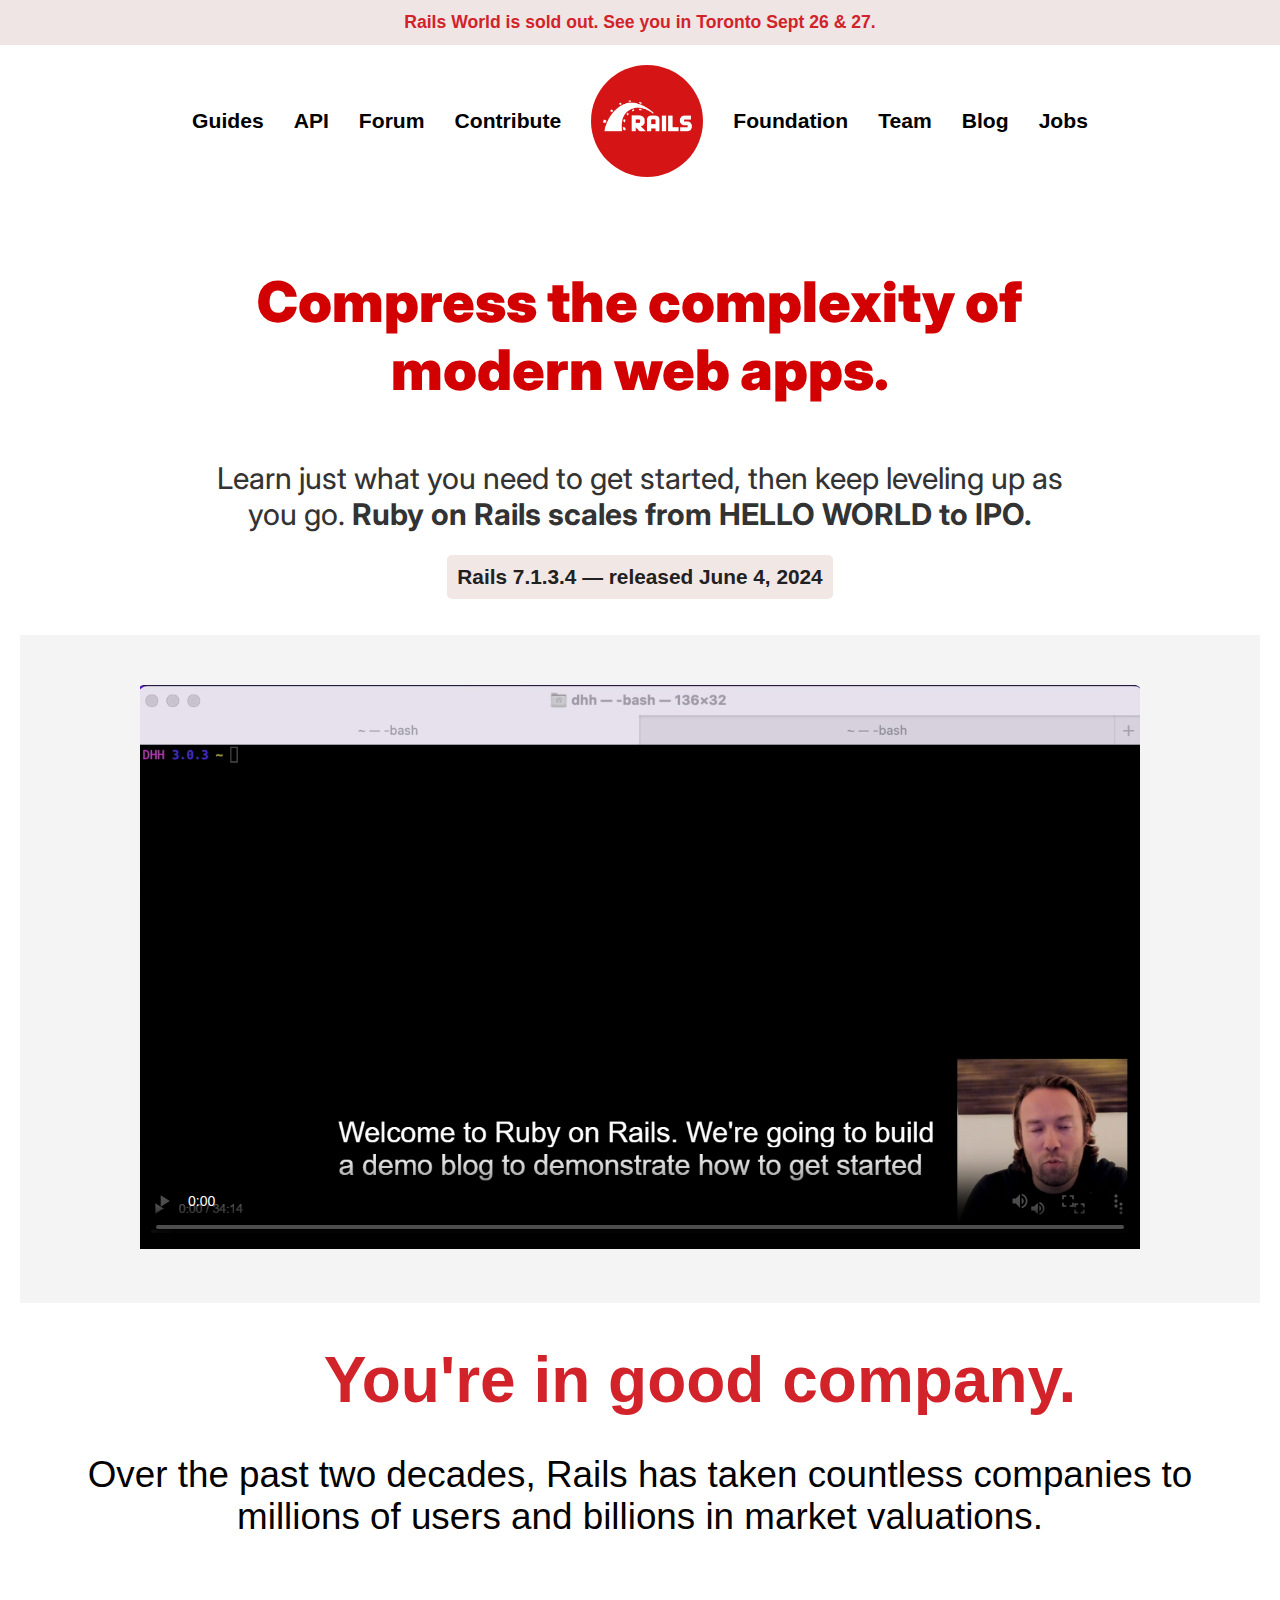
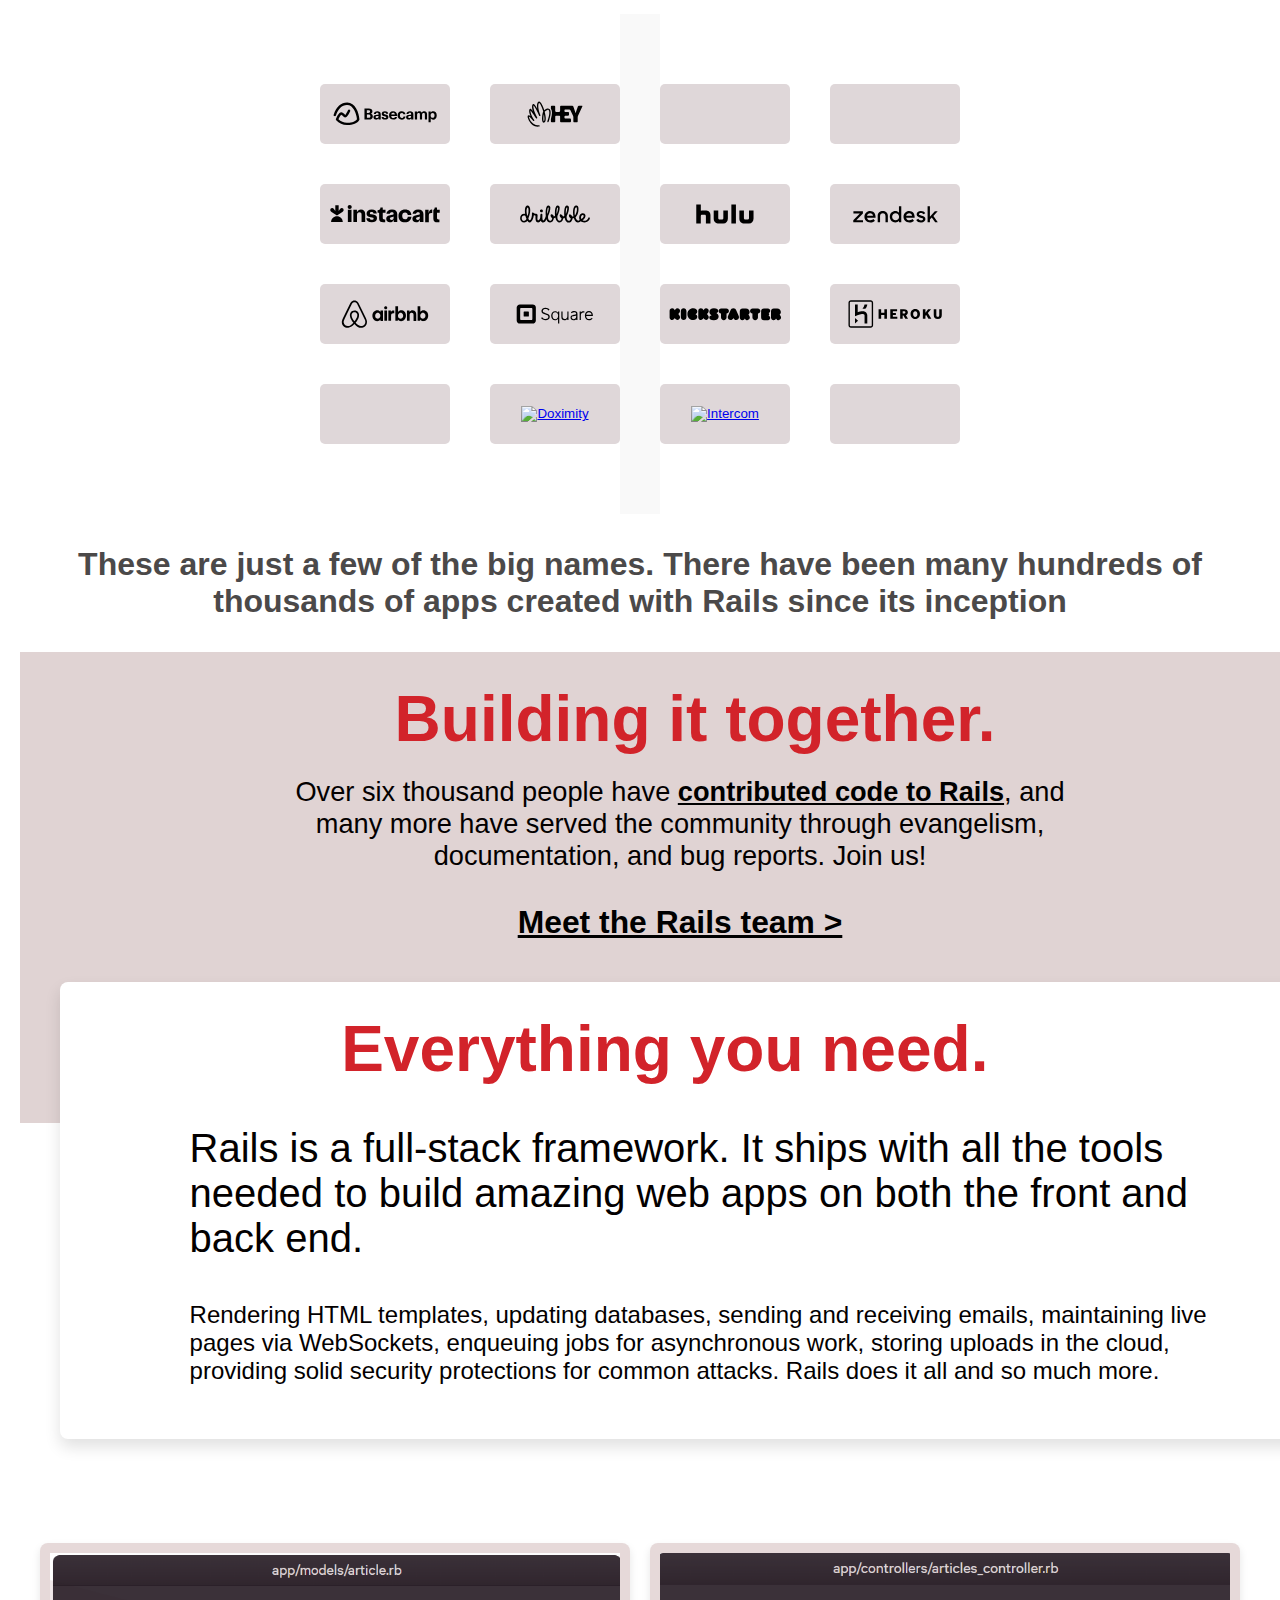
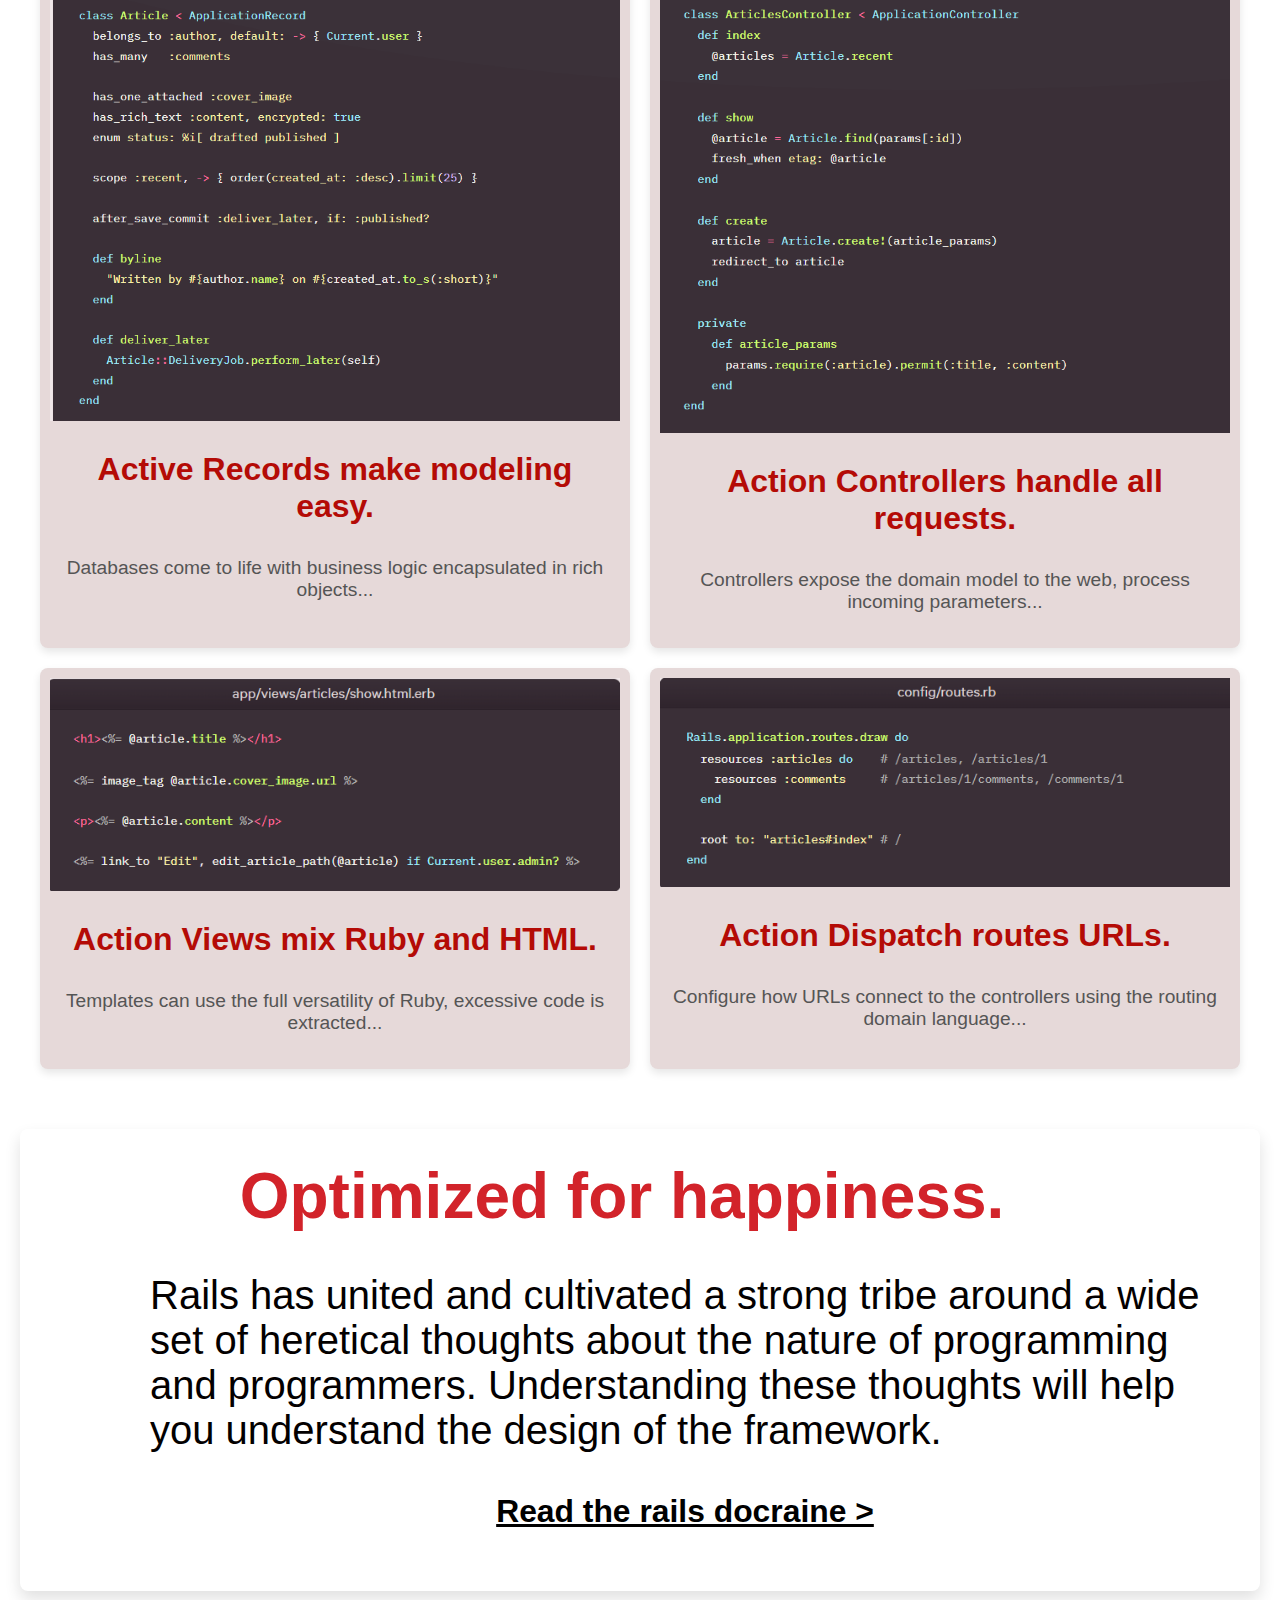
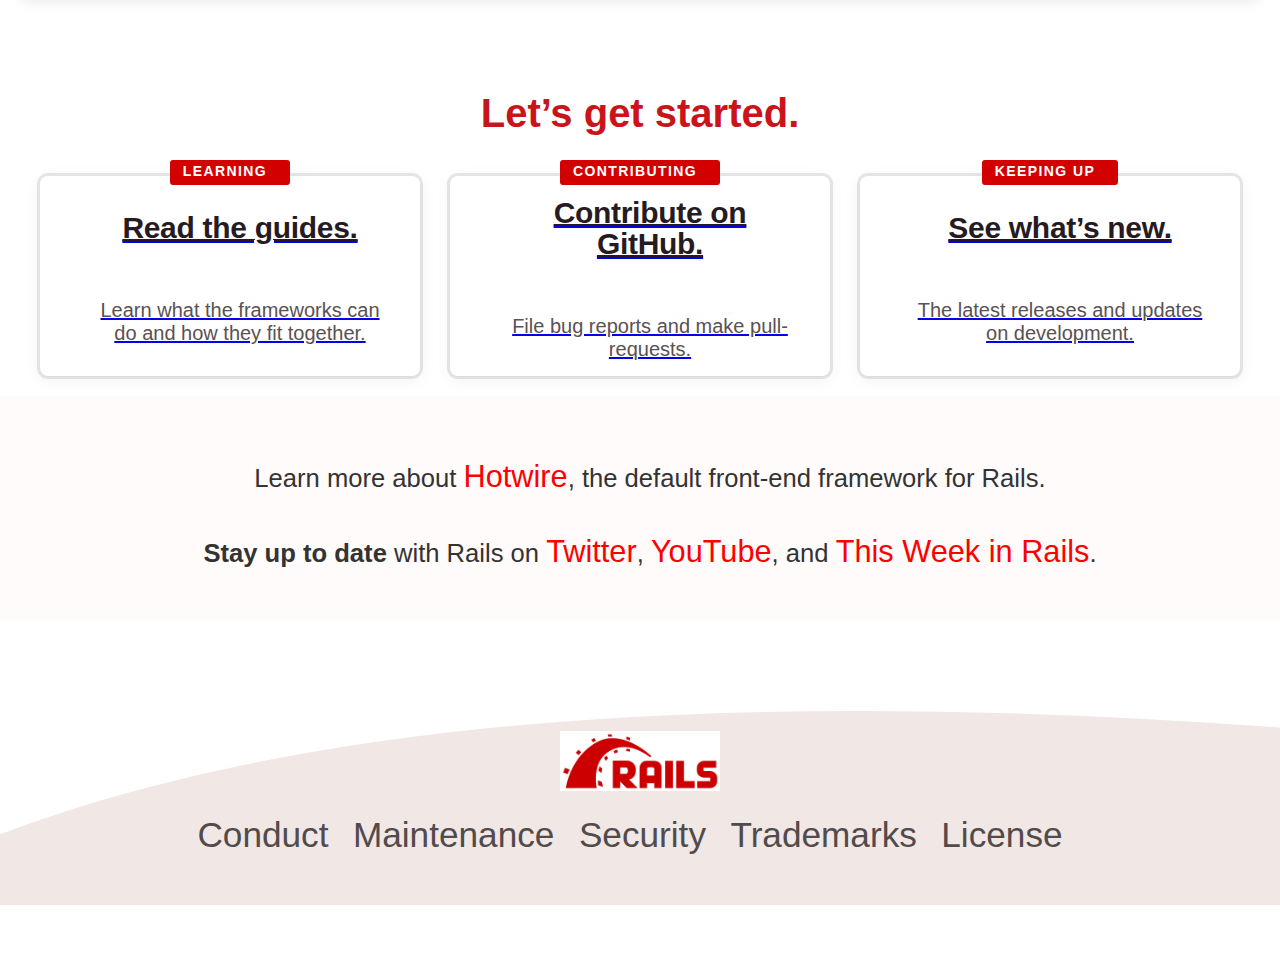
==== index.html @ a470e36d "updated white box" ====
<!DOCTYPE html>
<html lang="en">

<head>
  <meta charset="UTF-8">
  <meta name="viewport" content="width=device-width, initial-scale=1.0">
  <title>Ruby on Rails</title>
  <link rel="stylesheet" href="css/style.css">
  <link rel="icon" type="image/png" href="images/pngegg.png">
</head>

<body>
  <div class="pageWrapper">
  <div class="top-banner">
    <p style="margin: auto;width: 50rem;">Rails World is sold out. See you in Toronto Sept 26 & 27.</p>
  </div>
  <header>

    <!--<div class="top-banner">Rails World is sold out. See you in Toronto Sept 26 & 27.</div>-->
    <nav class="navbar">
      <ul>
        <li><a href="#">Guides</a></li>
        <li><a href="/api.html">API</a></li>
        <li><a href="#">Forum</a></li>
        <li><a href="#">Contribute</a></li>
        <li><a href="#" class="rails_logo"><img src="images/Ruby_on_Rails_logo.png" alt="Rails Logo"
              class="logo_img"></a></li>
        <li><a href="/foundation.html">Foundation</a></li>
        <li><a href="/team.html">Team</a></li>
        <li><a href="/blog.html">Blog</a></li>
        <li><a href="/jobs.html">Jobs</a></li>
      </ul>
    </nav>
  </header>

  <main>
    <!--<h1 style="font-size: 5.2em; text-align: center;">
        Compress the complexity of</h1>
         <h1>modern web apps.</h1>
        <p style="font-size: 3.2em;text-align: center">Learn just what you need to get started, then keep leveling up as you go. <strong>Ruby on Rails scales from HELLO WORLD to IPO.</strong></p>
        <p class="version">Rails 7.1.3.4 — released June 4, 2024</p>-->


    <div class="heading_common1">
      <p class="common-heading"> Compress the complexity of<br> modern web apps.</p>
      <h4 class="common-subheading">Learn just what you need to get started, then keep leveling up as<br> you go.
        <strong>Ruby on Rails scales from HELLO WORLD to IPO.</strong></h4><br>
      <button class="version">Rails 7.1.3.4 — released June 4, 2024</button>
      <br><br><br>
    </div>

    <!-- Video Section -->
    <div class="video-section">
      <video poster="images/video.png" width="1920" height="1080" controls>
        <source src="https://d1snj8sshb5u7m.cloudfront.net/Rails7.mp4" type="video/mp4">
        <track kind="captions" label="English" src="/assets/videos/rails7-screencast-english.vtt" srclang="en"
          default="false">
      </video>
    </div>

    <div class="heading-section">
      <h1 style="font-size: 4.0em; text-align: center; max-width: 100%; width: 1280px; margin-left: 5%;">You're in good
        company.</h1>
      <p class="highlighted-text">Over the past two decades, Rails has taken countless companies to millions of users
        and billions in market valuations.</p>

    </div>

    <center>
      <div class="company-logos">
        <button class="button-large-type1"><a href="https://basecamp.com" target="_blank"><img
              src="images/logo-basecamp.svg" alt="Basecamp"></a></button>
        <button class="button-large-type1"><a href="https://hey.com" target="_blank"><img src="images/logo-hey.svg"
              alt="HEY"></a></button>
        <button class="button-large-type1"><a href="https://github.com"><img src="images/logo-github.svg"
              alt=""></a></button>
        <button class="button-large-type1"><a href="https://shopify.com"><img src="images/logo-shopify.svg"
              alt=""></a></button>
        <button class="button-large-type1"><a href="https://instacart.com" target="_blank"><img
              src="images/logo-instacart (1).svg" alt="Instacart"></a></button>
        <button class="button-large-type1"><a href="https://dribbble.com" target="_blank"><img
              src="images/logo-dribbble.svg" alt="Dribbble"></a></button>
        <button class="button-large-type1"><a href="https://hulu.com" target="_blank"><img src="images/logo-hulu.svg"
              alt="Hulu"></a></button>
        <button class="button-large-type1"><a href="https://zendesk.com" target="_blank"><img
              src="images/logo-zendesk.svg" alt="Zendesk"></a></button>
        <button class="button-large-type1"><a href="https://airbnb.com" target="_blank"><img
              src="images/logo-airbnb.svg" alt="Airbnb"></a></button>
        <button class="button-large-type1"><a href="https://squareup.com" target="_blank"><img
              src="images/logo-square.svg" alt="Square"></a></button>
        <button class="button-large-type1"><a href="https://kickstarter.com" target="_blank"><img
              src="images/logo-kickstarter.svg" alt="Kickstarter"></a></button>
        <button class="button-large-type1"><a href="https://heroku.com" target="_blank"><img
              src="images/logo-heroku.svg" alt="Heroku"></a></button>
        <button class="button-large-type1"><a href=""><img src="images/logo-cookpad.svg" alt=""></a></button>
        <button class="button-large-type1"><a href="https://doximity.com" target="_blank"><img
              src="images/logo-doximity.svg" alt="Doximity"></a></button>
        <button class="button-large-type1"><a href="https://intercom.com" target="_blank"><img
              src="images/logo-intercom.svg" alt="Intercom"></a></button>
        <button class="button-large-type1"><a href=""><img src="images/logo-fleetio.svg" alt=""></a></button>
      </div>
    </center>



    <p
      style="font-size: 2.0em; text-align: center; font-weight: 800; color: rgb(75, 73, 73);">
      These are just a few of the big names.
      <strong>There have been many hundreds of thousands of apps created with Rails since its inception</strong>
    </p>

    <div class="heading-section grey-background">
      <h1 style="font-size: 4.0em;">Building it together.</h1>
      <p style="font-size: 1.7em; margin-bottom: 0; margin-top: 0;">Over six thousand people have <a
          href="https://contributors.rubyonrails.org">contributed code to Rails</a>, and </p>
      <p style="margin-top: 0; font-size: 1.7em; margin-bottom: 0;">many more have served the community through
        evangelism,</p>
      <p style="margin-top: 0; font-size: 1.7em; margin-bottom: 0;">documentation, and bug reports. Join us!</p>
      <p style="font-size: 1.99em; font-weight: 800;"> <a href="/community" class="styled-link">Meet the Rails team
          ></a></p>
          <div class="heading-section white-box">
            <h1 style="font-size: 4.0em; text-align: center;">Everything you need.</h1>
            <p style="font-size: 2.5em;"><strong>Rails is a full-stack framework.</strong> It ships with all the tools needed
              to build amazing web apps on both the front and back end.</p>
            <p style="font-size: 1.5em;">Rendering HTML templates, updating databases, sending and receiving emails,
              maintaining live pages via WebSockets, enqueuing jobs for asynchronous work, storing uploads in the cloud,
              providing solid security protections for common attacks. Rails does it all and so much more.</p>
          </div>
    </div>

    <!--<div class="heading-section white-box">
      <h1 style="font-size: 4.0em; text-align: center;">Everything you need.</h1>
      <p style="font-size: 2.5em;"><strong>Rails is a full-stack framework.</strong> It ships with all the tools needed
        to build amazing web apps on both the front and back end.</p>
      <p style="font-size: 1.5em;">Rendering HTML templates, updating databases, sending and receiving emails,
        maintaining live pages via WebSockets, enqueuing jobs for asynchronous work, storing uploads in the cloud,
        providing solid security protections for common attacks. Rails does it all and so much more.</p>
    </div>-->


    <div class="code-section">
      <div class="code-container">
        <div class="code-block">
          <img src="images/ss1.png" alt="Code Snippet 1">
        </div>
        <div class="code-description">
          <h3>Active Records make modeling easy.</h3>
          <p>Databases come to life with business logic encapsulated in rich objects...</p>
        </div>
      </div>
      <div class="code-container">
        <div class="code-block">
          <img src="images/ss2.png" alt="Code Snippet 2">
        </div>
        <div class="code-description">
          <h3>Action Controllers handle all requests.</h3>
          <p>Controllers expose the domain model to the web, process incoming parameters...</p>
        </div>
      </div>
      <div class="code-container">
        <div class="code-block">
          <img src="images/ss3.png" alt="Code Snippet 3">
        </div>
        <div class="code-description">
          <h3>Action Views mix Ruby and HTML.</h3>
          <p>Templates can use the full versatility of Ruby, excessive code is extracted...</p>
        </div>
      </div>
      <div class="code-container">
        <div class="code-block">
          <img src="images/ss4.png" alt="Code Snippet 4">
        </div>
        <div class="code-description">
          <h3>Action Dispatch routes URLs.</h3>
          <p>Configure how URLs connect to the controllers using the routing domain language...</p>
        </div>
      </div>
    </div>



    <div class="heading-section white-box2">
      <h1 style="font-size: 4.0em; text-align: center;">Optimized for happiness.</h1>

      <p style="font-size: 2.5em;">Rails has united and cultivated a strong tribe around a <strong>wide set of heretical
          thoughts</strong> about the nature of programming and programmers. Understanding these thoughts will help you
        understand the design of the framework.</p>
      </p>

      <center>
        <p style="font-size: 1.99em; font-weight: 800;"> <a href="/docraine" class="styled-link">Read the rails docraine
            ></a></p>
      </center>
    </div>

  </main>


  <div class="heading common-padding--bottom-small common-padding--top">
    <div class="container">
      <div class="heading__body">
        <div class="heading__headline common-headline">
          <h1>Let’s get started.</h1>
        </div>
      </div>
    </div>
  </div>

  <div class="cards common-padding--bottom-small">
    <div class="container">
      <div class="cards__container">
        <div class="card">
          <a href="https://guides.rubyonrails.org">
            <div class="card__body">
              <div class="card__label">
                <h6>Learning</h6>
              </div>

              <div class="card__headline">
                <h3>Read the guides.</h3>
              </div>

              <div class="card__content">
                <p>Learn what the frameworks can do and how they fit together.</p>
              </div>
            </div>
          </a>
        </div>

        <div class="card">
          <a href="https://github.com/rails/rails">
            <div class="card__body">
              <div class="card__label">
                <h6>Contributing</h6>
              </div>

              <div class="card__headline">
                <h3>Contribute on GitHub.</h3>
              </div>

              <div class="card__content">
                <p>File bug reports and make pull-requests.</p>
              </div>
            </div>
          </a>
        </div>

        <div class="card">
          <a href="/blog">
            <div class="card__body">
              <div class="card__label">
                <h6>Keeping up</h6>
              </div>

              <div class="card__headline">
                <h3>See what’s new.</h3>
              </div>

              <div class="card__content">
                <p>The latest releases and updates on development.</p>
              </div>
            </div>
          </a>
        </div>
      </div>
    </div>
  </div>

  <div class="text text--align-center common-padding--bottom">
    <div class="container">
      <div class="text__body">
        <div class="text__content common-content common-content--size-large">
          <p>Learn more about <a href="https://hotwired.dev">Hotwire</a>, the default front-end framework for Rails.</p>

          <p><strong>Stay up to date</strong> with Rails on <a href="https://twitter.com/rails"
              class="icon icon--twitter">Twitter</a>, <a href="https://www.youtube.com/@railsofficial"
              class="icon icon--youtube">YouTube</a>, and <a href="https://world.hey.com/this.week.in.rails"
              class="icon icon--world">This Week in Rails</a>.</p>
        </div>
      </div>
    </div>
  </div>




  
</div>
<div class="footer-content">
  <footer>
    <div class="curve-container">
      <!-- SVG path goes here -->
      <svg viewBox="0 0 1440 320">
        <path fill="rgb(241, 231, 229)" fill-opacity="1" d="M0,320L0,240Q500,50,1440,120L1440,320Z"></path>
      </svg>
    </div>
    <div class="logo-container">
      <a href="#"><img src="images/rails.png" alt="" class="footer-logo" /></a>
    </div>
    <ul>
      <li><a href="/conduct">Conduct</a></li>
      <li><a href="/maintenance">Maintenance</a></li>
      <li><a href="/security">Security</a></li>
      <li><a href="/trademarks">Trademarks</a></li>
      <li><a href="https://opensource.org/licenses/MIT">License</a></li>
    </ul>
  </footer>
</div>
</body>

</html>
---- css/style.css ----
@import url('https://fonts.googleapis.com/css2?family=Inter:wght@100..900&display=swap');
@import url('https://fonts.googleapis.com/css2?family=Inter:wght@500&family=Public+Sans&display=swap');
body {
    font-family: "Helvetica Neue", Helvetica, Arial, sans-serif;
    margin: 0;
    padding: 0;
    color: #333;
}

.pageWrapper {
    width: 1280px;
    margin: 0 auto;
}
.top-banner {
    background-color: #efe5e5; /* Dark grey background */
    color: #000; /* Black text */
    text-align: center;
    padding: 12px 0;
    width:1280 ;
    font-size: 1.1em;
    font-weight: 800; /* Bold text */
    transition: color 0.3s; /* Smooth transition for text color on hover */
}

.rails_logo {
    height: 7rem;
    width: 7rem;
    background-color: rgb(213, 21, 21);
    border-radius: 50%;
    
    position: relative;
    display: flex;
    justify-content: center;
    align-items: center;
    position: relative;
    overflow: hidden; 
    /*margin-left: 46%;*/
    margin-left: auto;
    margin-right: auto;
    
    
    
 }
    .rails_logo:hover{
      background-color: rgb(20, 18, 25);
    }
    .logo_img{
        height: 80%;
        width: 82%;
        object-fit: contain;
        margin-bottom: 9px;
    }

    .heading_common1 {
        /* text-align: center;  Centers text inside the div */
         padding: 0; /* Add padding for spacing */
         margin-top: 0vmin; 
         margin-bottom: 8px;
         margin-left:center;
         margin: auto;
         width: 60rem;
       }
       .common-heading{
         color: rgb(213, 21, 21);
        
         font-family: "Inter", sans-serif;
         font-optical-sizing: auto;
         font-weight: 900;
         font-style: normal;
         font-variation-settings:
           "slnt" 0;
           font-size: 3.5em;
           /*margin-bottom: 5px;
           margin-top: 5px;*/
           text-align: center;
           color: #D30001;
         
        
     }
     .common-subheading{
         font-family: "Inter", sans-serif;
         font-optical-sizing: auto;
         font-weight: 438;
         font-style: normal;
         font-variation-settings:
           "slnt" 0;
           font-size: 30px;
           margin-top:0;
           margin-bottom: 5px;
         
     }
     
     .layout{
         text-align: center; /* Center-aligns the content horizontally */
         padding: 20px; /* Add padding for spacing */
         margin-top: 0px;
     }
     
.top-banner:hover {
    color: #D2232A; /* Red text color on hover */
}

.navbar {
    background-color: none; /* Remove background color */
    color: #000; /* Dark black text color */
    font-size: 1.1em; /* Increase font size */
    margin-top: 5px; /* Add top margin */
    position: relative; /* Ensure navbar is relative */
    padding: 15px 0; /* Adjust padding */
    text-align: center; /* Center navbar content */
}

.navbar ul {
    list-style-type: none;
    padding: 0;
    margin: 0;
    display: inline-flex; /* Use inline-flex to keep items in line */
    justify-content: center;
    align-items: center; /* Center vertically */
}

.navbar ul li {
    margin: 0 15px;
}

.navbar ul li a {
    color: #000; /* Black text color */
    text-decoration: none;
    font-size: 1.2em; /* Increase font size */
    font-weight: bold; /* Make font bold */
    position: relative; /* Ensure relative positioning for pseudo-element */
    transition: color 0.3s; /* Smooth color transition */
}

.navbar ul li a:hover {
    color: #D2232A; /* Red text color on hover */
    
    
}

.navbar ul li a:hover::after {
    content: ''; /* Add content to pseudo-element */
    position: absolute; /* Position absolutely relative to parent */
    bottom: -5px; /* Adjust positioning */
    left: 50%; /* Center horizontally */
    transform: translateX(-50%); /* Center horizontally */
    width: 100%; /* Full width */
    height: 5px; /* Height of rectangle */
    background-color: #f4f4f4; /* Grey background */
    border-radius: 10px; /* Rounded corners */
}

.logo {
    height: 180px; /* Adjust height as needed */
    width: auto; /* Maintain aspect ratio */
    margin-top: -20px; /* Adjust margin-top to align vertically */
    transition: filter 0.3s; /* Smooth transition for filter effects */
}

.logo:hover {
    filter: grayscale(100%); /* Convert logo to black and white on hover */
}

main {
    text-align: center;
    padding:20px;
}


h1 {
    font-size: 5.2em;
    font-weight: 800; /* Increase font weight for extra bold */
    text-align: center;
    max-width: 80%; /* Limit width to 80% of the viewport width */
    word-wrap: break-word; /* Wrap text onto multiple lines */
    color: #d7040b;
    margin-left: 290px; 
    margin-right: 260px; /* Adjust left and right margins */
    margin-top: 0; /* Reset top margin */
}

p {
    margin-left: 0px; 
    margin-right: 0px;
}


.version {
    color: #222121;
    font-family: "Helvetica Neue", Helvetica, Arial, sans-serif;
    font-weight: 600;
    font-size: 1.3em; /* Increase font size */
    background-color: rgb(241, 231, 229) ; /* Grey background */
    display: inline-block; /* Ensure block-like behavior */
    padding: 10px 10px; /* Padding for better readability */
    transition: background-color 0.3s; /* Smooth transition for background color */
    border-radius: 5px;
    border: none;
}

.version:hover {
    background-color: #ccc; /* Darker grey background on hover */
    color: #D2232A; /* Red text color on hover */
}

.video-section {
    background-color: #f4f4f4;
    padding: 50px 0;
    text-align: center; /* Center video horizontally */
}


video {
    width: 100%; /* Make the video fill its container */
    height: auto; /* Maintain aspect ratio */
    max-width: 1000px; /* Limit maximum width of the video */
}

.heading-section {
    padding: 40px 20px;
    text-align: center;
    max-width: 1600px;
    margin: 0 auto;
    position: relative;
    
}

.heading-section h1 {
    font-size: 2.5em;
    margin-bottom: 20px;
    color: #D2232A; /* Red color for headings */
}

.heading-section p {
    font-size: 2.3em;
    color: #030000;
    font-weight: 300;
    font-family: Arial, Helvetica, sans-serif;
    font-weight: 300;
}

.heading-section p a {
    color: #000; /* Dark black color */
    font-weight: bold; /* Bold font */
    text-decoration: underline; /* Add underline */
    transition: color 0.3s; /* Smooth transition for hover effect */
}

.heading-section p a:hover {
    color: #D2232A; /* Red color on hover */
}

.styled-link {
    color: #000; /* Dark black color */
    font-weight: 800; /* Bold font */
    text-decoration: underline; /* Add underline */
    transition: color 0.3s; /* Smooth transition for hover effect */
}

.styled-link:hover {
    color: #D2232A; /* Red color on hover */
}

.grey-background {
    background-color: #e0d3d3;
    padding-top: 30px;
    padding-bottom: 150px;
    width: 1280px;
    display: grid;
    place-items: center;
    /* text-align: center; */
    margin-bottom:400px;
}

.white-box {
    background-color: #fff;
    box-shadow: 0 8px 16px rgba(0, 0, 0, 0.121); /* Grey shadow effect */
    padding: 30px; /* General padding for top, bottom, left, right */
    border-radius: 8px;
   /* width: 1180px; /* Increase max-width for a more rectangular shape */
   /* margin: -100px auto 60px auto; /* Top, auto (left/right to center), and bottom margin */
    text-align: left;
    z-index: 1;
    position: absolute;
    left: 3%; /* Center horizontally */
    /*transform: translateX(-50%); /* Adjust for horizontal centering */
    top: 70%; /* Position in the middle of the parent */
   /* transform: translate(-50%, -50%); /* Center vertically and horizontally */
    width: 90%;
   
    
    
}

.white-box h1,
.white-box p {
    margin-left: 100px;
    margin-right: 50px;
}

.image-container {
    display: flex;
    justify-content: center;
}

.image-wrapper {
    margin: 10px; /* Adjust spacing between images */
    background-color: #f4f4f4; /* Grey background color */
    padding: 10px; /* Padding inside each wrapper */
    box-shadow: 0 4px 8px rgba(0, 0, 0, 0.1); /* Shadow effect */
}

.image-wrapper img {
    width: 100%; /* Ensure image fills its container */
    height: auto; /* Maintain aspect ratio */
}

.image-wrapper p {
    font-size: 1.2em; /* Adjust font size of the text */
    color: #333; /* Text color */
    margin-top: 10px; /* Add space between image and text */
}

.white-box2 {
    background-color: #fff;
    box-shadow: 0 8px 16px rgba(0, 0, 0, 0.121); /* Grey shadow effect */
    padding: 30px; /* General padding for top, bottom, left, right */
    border-radius: 8px;
    max-width: 1200px; /* Increase max-width for a more rectangular shape */
    margin: 40px auto 60px auto; /* Top and bottom margin adjusted to create space */
    text-align: left;
    position: relative;
    z-index: 1;
}

.white-box2 h1,
.white-box2 p {
    margin-left: 100px;
    margin-right: 10px;
}

.button {
    display: inline-block;
    padding: 10px 20px;
    background-color: #D2232A;
    color: #fff;
    text-decoration: none;
    margin-top: 20px;
}

.company-logos {
    display: flex;
    flex-wrap: wrap;
    justify-content: center;
    gap: 20px;
    padding: 60px 0px;
    background-color: #f9f9f9;
    margin-left: 30%;
    margin-right: 30%;

}

.company-logos img {
    max-width: 150px;
    height: auto;
    transition: transform 0.3s;
}

.company-logos img:hover {
    transform: scale(1.1);
}

.company-logos {
    display: grid;
    grid-template-columns: repeat(4, 1fr); /* Four columns */
    gap: -2000px; /* Gap between grid items */
    justify-items: center; /* Center items horizontally */
    margin-left: 600px;
    margin-right: 600px;
    max-width: 1600px;

}

.button-large-type1{
width: 130px;
height: 60px;
border-radius: 5px;
margin:10px;
background-color:rgb(241, 231, 229) ;
border: none;
justify-content: center;
align-items: center;
overflow: hidden;
padding: 0; /* Ensure no padding */
background-color: hsl(345, 11%, 86%);
display: flex;
flex-wrap: wrap;
gap: 20px;

}
.button-large-type1 img{
width:100%;
height: auto;
object-fit: cover;
display: block;

}
.button-large-type1:hover{
transform: translateY(-2px);
outline: 3px solid red;
background-color: #ffffff;    
}  
.button-container{
margin-left: 50px;
}

.code-section {
    display: grid;
    grid-template-columns: 1fr 1fr; /* Two columns layout */
    gap: 20px; /* Gap between items */
    padding: 20px; /* Padding around the section */
    margin-top: 20px;
    position: relative;
}

/* Ensure code containers are responsive */
.code-container {
    background-color: rgb(230, 217, 217);
    border-radius: 8px;
    box-shadow: 0 4px 8px rgba(0, 0, 0, 0.1);
    overflow: hidden;
}

.code-block {
    background-color: transparent;
    color: #f8f8f8;
    padding: 10px;
    font-family: 'Courier New', Courier, monospace;
    text-align: center;
}

.code-block img {
    max-width: 100%;
    height: auto;
}

.code-description {
    padding: 15px;
}

.code-description h3 {
    color: #b40b06;
    margin-top: 0;
    font-size: 2em;
}

.code-description p {
    color: #555;
    font-size: 1.2em;
}

/* Responsive adjustments */
@media (max-width: 1024px) {
    .code-section {
        grid-template-columns: 1fr 1fr; /* Two columns for tablets and small desktops */
        gap: 15px; /* Reduce gap between items */
    }
}

@media (max-width: 768px) {
    .code-section {
        grid-template-columns: 1fr; /* Single column for mobile devices */
        gap: 15px; /* Reduce gap between items */
        padding: 15px; /* Adjust padding for smaller screens */
    }
}

@media (max-width: 480px) {
    .code-section {
        grid-template-columns: 1fr; /* Single column for very small screens */
        gap: 10px; /* Further reduce gap between items */
        padding: 10px; /* Further adjust padding */
    }
}
/* Ensuring .heading is centered */
.heading {
    text-align: center;
    padding: 40px 20px; /* Add padding as needed */
}

/* Adjusting heading styles */
.heading h1 {
    font-size: 2.5em;
    color: #ca141a;
    margin: 0 auto; /* Center horizontally */
}

/* Ensure that common padding is not conflicting */
.common-padding--bottom-small, .common-padding--top {
    padding-bottom: 20px; /* Adjust as needed */
    padding-top: 20px; /* Adjust as needed */
}

.cards {
    font-size: 0;
    line-height: 0;
    margin: 0 auto;
    position: relative;
    display: flex;
    justify-content: center;
    width: 1280px; /* Fixed width for 1280px */
}

.cards .container {
    display: flex;
    justify-content: center;
}

.cards__container {
    display: grid;
    grid-template-columns: repeat(3, 1fr); /* Fixed 3 columns */
    gap: 30px;
    z-index: 1;
    width: 100%;
    max-width: 1200px; /* Control the layout */
    padding: 0 20px; /* Padding to provide some space on the sides */
}

.cards .card {
    position: relative;
    height: 200px; /* Fixed height for all cards */
    display: flex;
    flex-direction: column;
    justify-content: center;
    align-items: center;
    box-sizing: border-box; /* Include padding and border in the element's total width and height */
}

.cards .card a,
.cards .card__body {
    width: 100%;
    height: 100%;
    display: flex;
    flex-direction: column;
    justify-content: center; /* Center content vertically */
    align-items: center; /* Center content horizontally */
    box-sizing: border-box; /* Include padding and border in the element's total width and height */
}

.cards .card a {
    display: block;
}

.cards .card a:hover .card__label h6 {
    background: #D30001;
}

.cards .card a:hover .card__body {
    box-shadow: 0 3px 15px 2px rgba(38, 27, 35, 0.05), 0 1px 1px rgba(38, 27, 35, 0.02), 0 0 0 3px #D30001;
    transform: translateY(-3px);
}

.cards .card__label {
    position: absolute;
    text-align: center;
    top: -49px;
    width: 100%;
    z-index: 1;
}

.cards .card__label h6 {
    background: #D30001;
    border-radius: 3px;
    color: #FFF;
    display: inline-block;
    font-size: 14px;
    font-weight: 600;
    letter-spacing: 0.1em;
    line-height: 21px;
    padding: 1px 23px 3px 13px;
    position: relative;
    text-transform: uppercase;
    transition: background 0.25s cubic-bezier(0.33, 1, 0.68, 1);
}

.cards .card__label h6:after {
    background: url(../images/icon-card.svg) center center no-repeat;
    content: '';
    filter: brightness(0) invert(1);
    height: 9px;
    position: absolute;
    right: 11px;
    top: 9px;
    width: 6px;
}

.cards .card__body {
    align-items: center;
    background: #FFF;
    border-radius: 8px;
    box-shadow: 0 3px 15px 2px rgba(38, 27, 35, 0.05), 0 1px 1px rgba(38, 27, 35, 0.02), 0 0 0 3px rgba(38, 27, 35, 0.1);
    transition: background 0.25s cubic-bezier(0.33, 1, 0.68, 1), box-shadow 0.25s cubic-bezier(0.33, 1, 0.68, 1), transform 0.25s cubic-bezier(0.33, 1, 0.68, 1);
}

.cards .card__headline,
.cards .card__content {
    margin-left: 50px;
    margin-right: 30px;
    text-align: center;
}

.cards .card__headline {
    padding-bottom: 6px;
    padding-top: 30px;
}

.cards .card__headline h3 {
    clear: both;
    color: #261B23;
    font-size: 30px;
    font-weight: 700;
    letter-spacing: -0.01em;
    line-height: 31px;
    margin-left: auto;
    margin-right: auto;
    text-decoration: underline;
    text-decoration-thickness: 2px;
    transition: color 0.25s cubic-bezier(0.33, 1, 0.68, 1);
}

.cards .card__content {
    padding-bottom: 35px;
}

.cards .card__content p {
    clear: both;
    color: #5A5153;
    font-size: 20px;
    line-height: 23px;
    margin-left: auto;
    margin-right: auto;
    transition: color 0.25s cubic-bezier(0.33, 1, 0.68, 1);
}


/* Base styles */

/* Base styles */
.text {
    background-color: #fffbfb; /* Example background color */
    padding: 30px 0; /* Adjust padding as needed */
}

.text__body {
    display: flex;
    justify-content: center;
    margin-left: 20px; /* Adjust margin as needed */
}

.text__content {
    max-width: 1600px; /* Adjust max-width as needed */
    margin: 0 auto; /* Center align */
    text-align: center; /* Center align text */
}

.text__content p {
    margin-bottom: 15px; /* Adjust spacing between paragraphs */
    font-size: 1.6em; /* Adjust font size */
    line-height: 1.6; /* Adjust line height for better readability */
}

.text__content strong {
    font-weight: bold;
}

.text__content a {
    color: #ff0000; /* Red link color */
    text-decoration: none;
    font-size: 1.2em; /* Keep font size consistent */
    transition: color 0.3s ease, text-decoration 0.3s ease; /* Smooth color and underline transition */
}

.text__content a:hover {
    color: #000000; /* Black color on hover */
    text-decoration: underline; /* Underline on hover */
}



/* Footer styles */
footer {
    position: relative;
    background: url('images/Ruby_on_Rails-Logo.wine.svg') center top no-repeat;
    background-size: cover;
    padding: 100px 0; /* Increase padding to move content down */
  }
  
  .curve-container {
    position: absolute;
    top: 0;
    left: 0;
    width: 100%;
    height: 100%;
    z-index: -1;
  }
  
  .logo-container {
    margin-top: 10px; /* Add margin to move content further down */
  }
  
  ul {
    margin-top: 10px; /* Add margin to move content further down */
  }
  


footer ul {
    list-style-type: none;
    padding: 0;
    margin: 0;
    text-align: center; /* Center align list items */
}

footer ul li {
    display: inline-block;
    margin-right: 20px; /* Adjust spacing between list items */
}

footer ul li a {
    color: #514b4b; /* Default font color */
    font-size: 2.2em; /* Increase font size */
    text-decoration: none;
    transition: color 0.3s ease, text-decoration 0.3s ease; /* Smooth transition for color and underline */
}

footer ul li a:hover {
    color: #000; /* Darker font color on hover */
    text-decoration: underline; /* Underline on hover */
}

.logo-container {
    display: flex;
    justify-content: center; /* Center align items horizontally */
    align-items: center;
    margin-bottom: 20px; /* Adjust margin as needed */
}

.footer-logo {
    height: 60px; /* Adjust logo size */
    transition: filter 0.3s ease; /* Smooth transition for color change */
}

.footer-logo:hover {
    filter: brightness(01); /* Turn the logo black on hover */
}
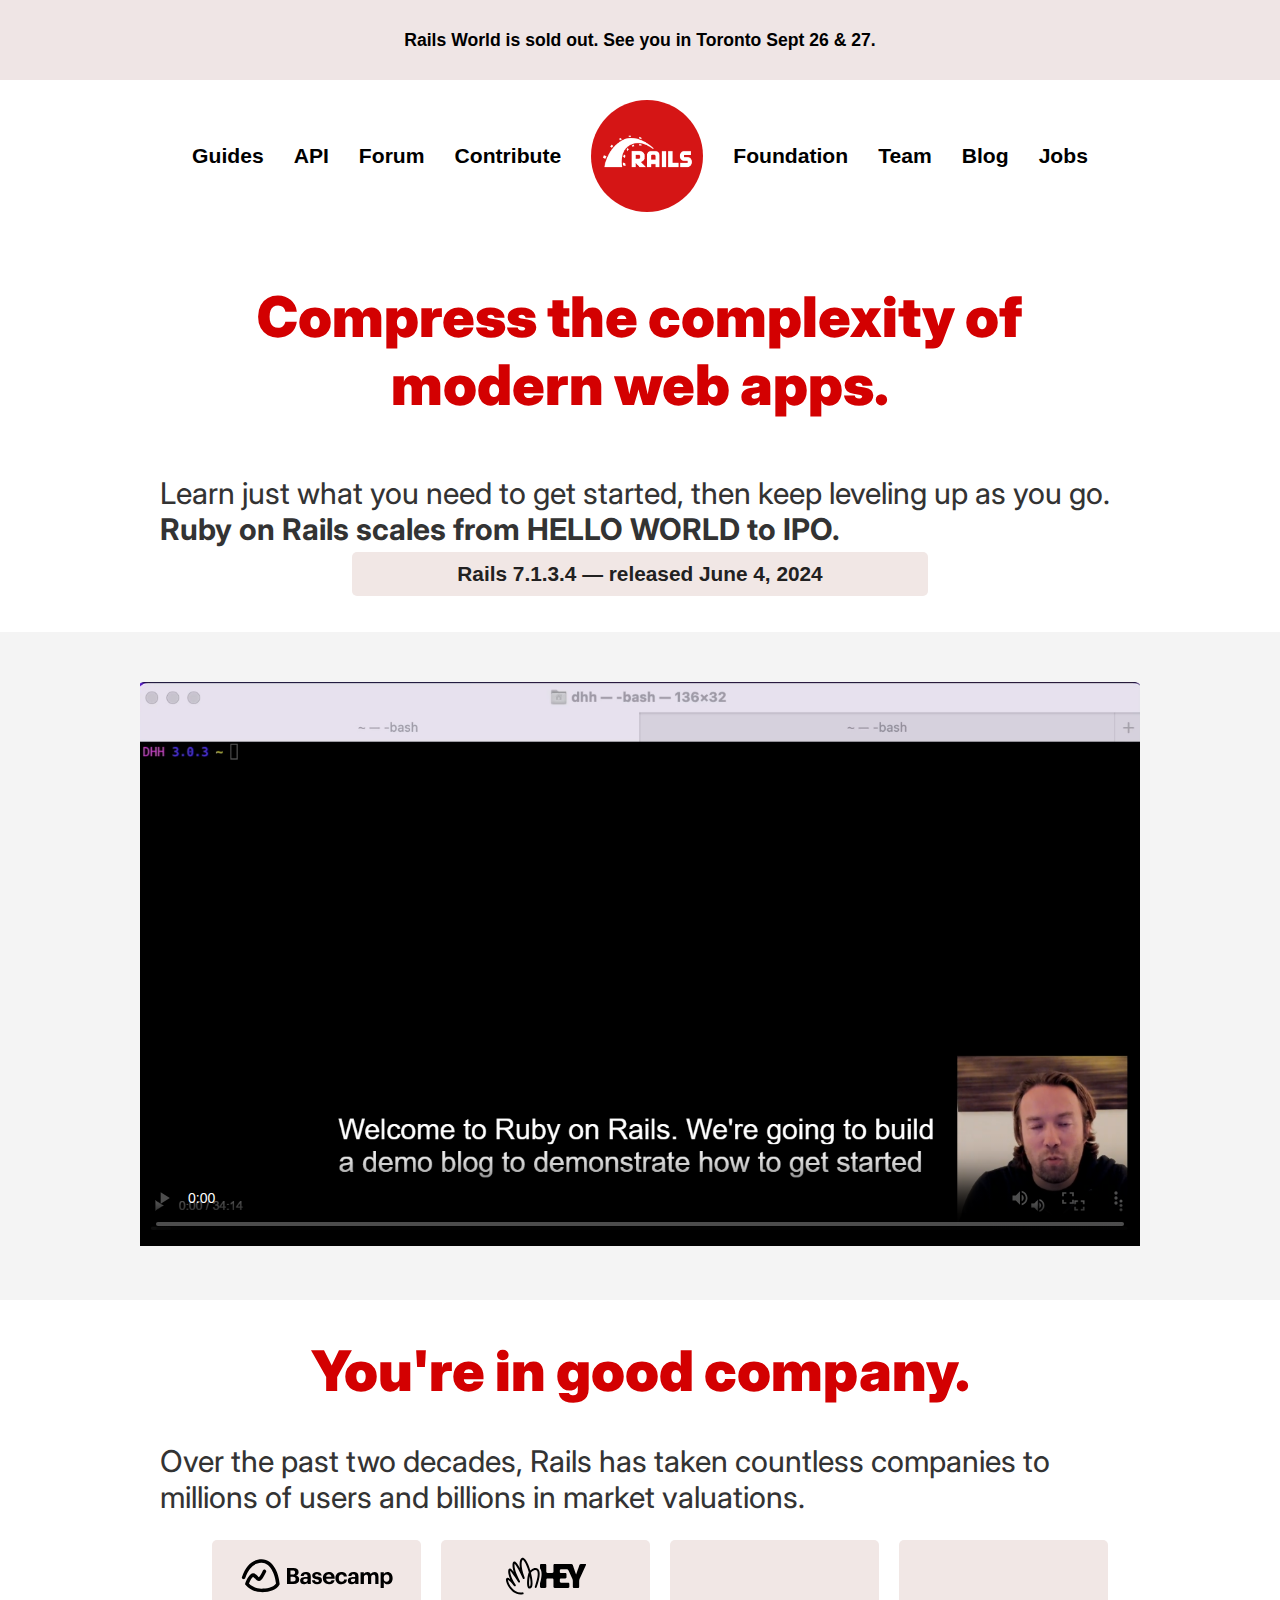
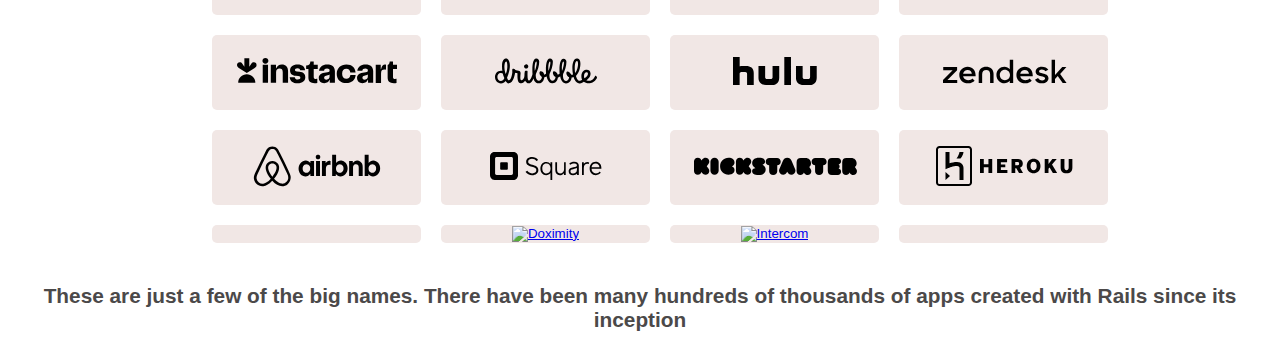
==== commit 4c4d8238: "half responsive done" ====
--- a/index.html
+++ b/index.html
@@ -11,62 +11,65 @@
 
 <body>
   <div class="pageWrapper">
-  <div class="top-banner">
-    <p style="margin: auto;width: 50rem;">Rails World is sold out. See you in Toronto Sept 26 & 27.</p>
-  </div>
-  <header>
-
-    <!--<div class="top-banner">Rails World is sold out. See you in Toronto Sept 26 & 27.</div>-->
-    <nav class="navbar">
-      <ul>
-        <li><a href="#">Guides</a></li>
-        <li><a href="/api.html">API</a></li>
-        <li><a href="#">Forum</a></li>
-        <li><a href="#">Contribute</a></li>
-        <li><a href="#" class="rails_logo"><img src="images/Ruby_on_Rails_logo.png" alt="Rails Logo"
-              class="logo_img"></a></li>
-        <li><a href="/foundation.html">Foundation</a></li>
-        <li><a href="/team.html">Team</a></li>
-        <li><a href="/blog.html">Blog</a></li>
-        <li><a href="/jobs.html">Jobs</a></li>
-      </ul>
-    </nav>
-  </header>
-
-  <main>
-    <!--<h1 style="font-size: 5.2em; text-align: center;">
-        Compress the complexity of</h1>
-         <h1>modern web apps.</h1>
-        <p style="font-size: 3.2em;text-align: center">Learn just what you need to get started, then keep leveling up as you go. <strong>Ruby on Rails scales from HELLO WORLD to IPO.</strong></p>
-        <p class="version">Rails 7.1.3.4 — released June 4, 2024</p>-->
-
-
-    <div class="heading_common1">
-      <p class="common-heading"> Compress the complexity of<br> modern web apps.</p>
-      <h4 class="common-subheading">Learn just what you need to get started, then keep leveling up as<br> you go.
-        <strong>Ruby on Rails scales from HELLO WORLD to IPO.</strong></h4><br>
-      <button class="version">Rails 7.1.3.4 — released June 4, 2024</button>
-      <br><br><br>
+    <div class="top-banner">
+      <p>Rails World is sold out. See you in Toronto Sept 26 & 27.</p>
     </div>
-
-    <!-- Video Section -->
-    <div class="video-section">
-      <video poster="images/video.png" width="1920" height="1080" controls>
-        <source src="https://d1snj8sshb5u7m.cloudfront.net/Rails7.mp4" type="video/mp4">
-        <track kind="captions" label="English" src="/assets/videos/rails7-screencast-english.vtt" srclang="en"
-          default="false">
-      </video>
-    </div>
-
-    <div class="heading-section">
-      <h1 style="font-size: 4.0em; text-align: center; max-width: 100%; width: 1280px; margin-left: 5%;">You're in good
-        company.</h1>
-      <p class="highlighted-text">Over the past two decades, Rails has taken countless companies to millions of users
-        and billions in market valuations.</p>
-
-    </div>
-
-    <center>
+    
+    <header>
+      <nav class="navbar">
+        <ul>
+          <li><a href="#">Guides</a></li>
+          <li><a href="/api.html">API</a></li>
+          <li><a href="#">Forum</a></li>
+          <li><a href="#">Contribute</a></li>
+          <li><a href="#" class="rails_logo"><img src="images/Ruby_on_Rails_logo.png" alt="Rails Logo"
+                class="logo_img"></a></li>
+          <li><a href="/foundation.html">Foundation</a></li>
+          <li><a href="/team.html">Team</a></li>
+          <li><a href="/blog.html">Blog</a></li>
+          <li><a href="/jobs.html">Jobs</a></li>
+        </ul>
+      </nav>
+      <div class="logo-toggle">
+      <button class="toggle-button">&#9776;</button>
+      <a href="#" class="rails_logo"><img src="images/Ruby_on_Rails_logo.png" alt="Rails Logo"
+        class="logo_img"></a>
+        </div>
+      <nav class="navbar2">
+        <ul>
+          <li><a href="#">Guides</a></li>
+          <li><a href="/api.html">API</a></li>
+          <li><a href="#">Forum</a></li>
+          <li><a href="#">Contribute</a></li>
+          <li><a href="/foundation.html">Foundation</a></li>
+          <li><a href="/team.html">Team</a></li>
+          <li><a href="/blog.html">Blog</a></li>
+          <li><a href="/jobs.html">Jobs</a></li>
+        </ul>
+      </nav>
+    </header>
+    <main>
+      <div class="heading_common1">
+        <p class="common-heading"> Compress the complexity of modern web apps.</p>
+        <h4 class="common-subheading">Learn just what you need to get started, then keep leveling up as you go.
+          <strong>Ruby on Rails scales from HELLO WORLD to IPO.</strong></h4>
+        <button class="version">Rails 7.1.3.4 — released June 4, 2024</button>
+        <br><br><br>
+      </div>
+      <div class="video-section">
+        <video poster="images/video.png" width="" height="" controls class="vid1">
+          <source src="https://d1snj8sshb5u7m.cloudfront.net/Rails7.mp4" type="video/mp4">
+          <track kind="captions" label="English" src="/assets/videos/rails7-screencast-english.vtt" srclang="en"
+            default="false">
+        </video>
+      </div>
+      <div class="heading_common1">
+        <h1 class="common-heading">You're in good
+          company.</h1>
+        <p class="common-subheading">Over the past two decades, Rails has taken countless companies to millions of users
+          and billions in market valuations.</p>
+  
+      </div>
       <div class="company-logos">
         <button class="button-large-type1"><a href="https://basecamp.com" target="_blank"><img
               src="images/logo-basecamp.svg" alt="Basecamp"></a></button>
@@ -99,213 +102,25 @@
               src="images/logo-intercom.svg" alt="Intercom"></a></button>
         <button class="button-large-type1"><a href=""><img src="images/logo-fleetio.svg" alt=""></a></button>
       </div>
-    </center>
-
-
-
-    <p
-      style="font-size: 2.0em; text-align: center; font-weight: 800; color: rgb(75, 73, 73);">
+      <p
+      style="font-size: 1.3em; text-align: center; font-weight: 800; color: rgb(75, 73, 73);">
       These are just a few of the big names.
       <strong>There have been many hundreds of thousands of apps created with Rails since its inception</strong>
     </p>
-
-    <div class="heading-section grey-background">
-      <h1 style="font-size: 4.0em;">Building it together.</h1>
-      <p style="font-size: 1.7em; margin-bottom: 0; margin-top: 0;">Over six thousand people have <a
-          href="https://contributors.rubyonrails.org">contributed code to Rails</a>, and </p>
-      <p style="margin-top: 0; font-size: 1.7em; margin-bottom: 0;">many more have served the community through
-        evangelism,</p>
-      <p style="margin-top: 0; font-size: 1.7em; margin-bottom: 0;">documentation, and bug reports. Join us!</p>
-      <p style="font-size: 1.99em; font-weight: 800;"> <a href="/community" class="styled-link">Meet the Rails team
-          ></a></p>
-          <div class="heading-section white-box">
-            <h1 style="font-size: 4.0em; text-align: center;">Everything you need.</h1>
-            <p style="font-size: 2.5em;"><strong>Rails is a full-stack framework.</strong> It ships with all the tools needed
-              to build amazing web apps on both the front and back end.</p>
-            <p style="font-size: 1.5em;">Rendering HTML templates, updating databases, sending and receiving emails,
-              maintaining live pages via WebSockets, enqueuing jobs for asynchronous work, storing uploads in the cloud,
-              providing solid security protections for common attacks. Rails does it all and so much more.</p>
-          </div>
-    </div>
-
-    <!--<div class="heading-section white-box">
-      <h1 style="font-size: 4.0em; text-align: center;">Everything you need.</h1>
-      <p style="font-size: 2.5em;"><strong>Rails is a full-stack framework.</strong> It ships with all the tools needed
-        to build amazing web apps on both the front and back end.</p>
-      <p style="font-size: 1.5em;">Rendering HTML templates, updating databases, sending and receiving emails,
-        maintaining live pages via WebSockets, enqueuing jobs for asynchronous work, storing uploads in the cloud,
-        providing solid security protections for common attacks. Rails does it all and so much more.</p>
-    </div>-->
-
-
-    <div class="code-section">
-      <div class="code-container">
-        <div class="code-block">
-          <img src="images/ss1.png" alt="Code Snippet 1">
-        </div>
-        <div class="code-description">
-          <h3>Active Records make modeling easy.</h3>
-          <p>Databases come to life with business logic encapsulated in rich objects...</p>
-        </div>
-      </div>
-      <div class="code-container">
-        <div class="code-block">
-          <img src="images/ss2.png" alt="Code Snippet 2">
-        </div>
-        <div class="code-description">
-          <h3>Action Controllers handle all requests.</h3>
-          <p>Controllers expose the domain model to the web, process incoming parameters...</p>
-        </div>
-      </div>
-      <div class="code-container">
-        <div class="code-block">
-          <img src="images/ss3.png" alt="Code Snippet 3">
-        </div>
-        <div class="code-description">
-          <h3>Action Views mix Ruby and HTML.</h3>
-          <p>Templates can use the full versatility of Ruby, excessive code is extracted...</p>
-        </div>
-      </div>
-      <div class="code-container">
-        <div class="code-block">
-          <img src="images/ss4.png" alt="Code Snippet 4">
-        </div>
-        <div class="code-description">
-          <h3>Action Dispatch routes URLs.</h3>
-          <p>Configure how URLs connect to the controllers using the routing domain language...</p>
-        </div>
-      </div>
-    </div>
-
-
-
-    <div class="heading-section white-box2">
-      <h1 style="font-size: 4.0em; text-align: center;">Optimized for happiness.</h1>
-
-      <p style="font-size: 2.5em;">Rails has united and cultivated a strong tribe around a <strong>wide set of heretical
-          thoughts</strong> about the nature of programming and programmers. Understanding these thoughts will help you
-        understand the design of the framework.</p>
-      </p>
-
-      <center>
-        <p style="font-size: 1.99em; font-weight: 800;"> <a href="/docraine" class="styled-link">Read the rails docraine
-            ></a></p>
-      </center>
-    </div>
-
-  </main>
-
-
-  <div class="heading common-padding--bottom-small common-padding--top">
-    <div class="container">
-      <div class="heading__body">
-        <div class="heading__headline common-headline">
-          <h1>Let’s get started.</h1>
-        </div>
-      </div>
-    </div>
+    
+    </main>
   </div>
-
-  <div class="cards common-padding--bottom-small">
-    <div class="container">
-      <div class="cards__container">
-        <div class="card">
-          <a href="https://guides.rubyonrails.org">
-            <div class="card__body">
-              <div class="card__label">
-                <h6>Learning</h6>
-              </div>
-
-              <div class="card__headline">
-                <h3>Read the guides.</h3>
-              </div>
-
-              <div class="card__content">
-                <p>Learn what the frameworks can do and how they fit together.</p>
-              </div>
-            </div>
-          </a>
-        </div>
-
-        <div class="card">
-          <a href="https://github.com/rails/rails">
-            <div class="card__body">
-              <div class="card__label">
-                <h6>Contributing</h6>
-              </div>
-
-              <div class="card__headline">
-                <h3>Contribute on GitHub.</h3>
-              </div>
-
-              <div class="card__content">
-                <p>File bug reports and make pull-requests.</p>
-              </div>
-            </div>
-          </a>
-        </div>
-
-        <div class="card">
-          <a href="/blog">
-            <div class="card__body">
-              <div class="card__label">
-                <h6>Keeping up</h6>
-              </div>
-
-              <div class="card__headline">
-                <h3>See what’s new.</h3>
-              </div>
-
-              <div class="card__content">
-                <p>The latest releases and updates on development.</p>
-              </div>
-            </div>
-          </a>
-        </div>
-      </div>
-    </div>
-  </div>
-
-  <div class="text text--align-center common-padding--bottom">
-    <div class="container">
-      <div class="text__body">
-        <div class="text__content common-content common-content--size-large">
-          <p>Learn more about <a href="https://hotwired.dev">Hotwire</a>, the default front-end framework for Rails.</p>
-
-          <p><strong>Stay up to date</strong> with Rails on <a href="https://twitter.com/rails"
-              class="icon icon--twitter">Twitter</a>, <a href="https://www.youtube.com/@railsofficial"
-              class="icon icon--youtube">YouTube</a>, and <a href="https://world.hey.com/this.week.in.rails"
-              class="icon icon--world">This Week in Rails</a>.</p>
-        </div>
-      </div>
-    </div>
-  </div>
-
-
-
-
-  
-</div>
-<div class="footer-content">
-  <footer>
-    <div class="curve-container">
-      <!-- SVG path goes here -->
-      <svg viewBox="0 0 1440 320">
-        <path fill="rgb(241, 231, 229)" fill-opacity="1" d="M0,320L0,240Q500,50,1440,120L1440,320Z"></path>
-      </svg>
-    </div>
-    <div class="logo-container">
-      <a href="#"><img src="images/rails.png" alt="" class="footer-logo" /></a>
-    </div>
-    <ul>
-      <li><a href="/conduct">Conduct</a></li>
-      <li><a href="/maintenance">Maintenance</a></li>
-      <li><a href="/security">Security</a></li>
-      <li><a href="/trademarks">Trademarks</a></li>
-      <li><a href="https://opensource.org/licenses/MIT">License</a></li>
-    </ul>
-  </footer>
-</div>
+  <script>
+    document.addEventListener('DOMContentLoaded', function() {
+      const toggleButton = document.querySelector('.toggle-button');
+      const navMenu = document.querySelector('.navbar2');
+    
+      toggleButton.addEventListener('click', function() {
+        navMenu.classList.toggle('active');
+      });
+    });
+  </script>
+    
 </body>
 
-</html>+</html>
--- a/css/style.css
+++ b/css/style.css
@@ -6,17 +6,17 @@
     padding: 0;
     color: #333;
 }
-
 .pageWrapper {
-    width: 1280px;
+    width: 100%;
     margin: 0 auto;
+    box-sizing: border-box; 
 }
 .top-banner {
     background-color: #efe5e5; /* Dark grey background */
     color: #000; /* Black text */
     text-align: center;
     padding: 12px 0;
-    width:1280 ;
+    width:100% ;
     font-size: 1.1em;
     font-weight: 800; /* Bold text */
     transition: color 0.3s; /* Smooth transition for text color on hover */
@@ -37,9 +37,7 @@
     /*margin-left: 46%;*/
     margin-left: auto;
     margin-right: auto;
-    
-    
-    
+    max-width: 100%;   
  }
     .rails_logo:hover{
       background-color: rgb(20, 18, 25);
@@ -50,7 +48,90 @@
         object-fit: contain;
         margin-bottom: 9px;
     }
-
+    .navbar {
+        background-color: none; /* Remove background color */
+        color: #000; /* Dark black text color */
+        font-size: 1.1em; /* Increase font size */
+        margin-top: 5px; /* Add top margin */
+        position: relative; /* Ensure navbar is relative */
+        padding: 15px 0; /* Adjust padding */
+        text-align: center; /* Center navbar content */
+    }
+    
+    .navbar ul {
+        list-style-type: none;
+        padding: 0;
+        margin: 0;
+        display: inline-flex; /* Use inline-flex to keep items in line */
+        justify-content: center;
+        align-items: center; /* Center vertically */
+    }
+    
+    .navbar ul li {
+        margin: 0 15px;
+    }
+    
+    .navbar ul li a {
+        color: #000; /* Black text color */
+        text-decoration: none;
+        font-size: 1.2em; /* Increase font size */
+        font-weight: bold; /* Make font bold */
+        position: relative; /* Ensure relative positioning for pseudo-element */
+        transition: color 0.3s; /* Smooth color transition */
+    }
+    
+    .navbar ul li a:hover {
+        color: #D2232A; /* Red text color on hover */
+        
+        
+    }
+    
+    .navbar ul li a:hover::after {
+        content: ''; /* Add content to pseudo-element */
+        position: absolute; /* Position absolutely relative to parent */
+        bottom: -5px; /* Adjust positioning */
+        left: 50%; /* Center horizontally */
+        transform: translateX(-50%); /* Center horizontally */
+        width: 100%; /* Full width */
+        height: 5px; /* Height of rectangle */
+        background-color: #f4f4f4; /* Grey background */
+        border-radius: 10px; /* Rounded corners */
+    }
+    
+    
+    
+    .navbar2{
+        display: none;
+    }
+    
+    .toggle-button {
+        display: none; /* Hide by default */
+        font-size: 1.5rem;
+        cursor: pointer;
+        background-color: #efe5e5;
+    }
+    .logo-toggle{
+        display: none;
+    }
+    
+    .navbar2 ul {
+        list-style-type: none;
+        padding: 0;
+        margin: 0;
+    }
+    
+    .navbar2 ul li {
+        margin: 0;
+    }
+    
+    .navbar2 ul li a {
+        display: block;
+        padding: 0.7rem;
+        text-decoration: none;
+        color: #000;
+        font-size: larger;
+        font-weight: bolder;
+    }
     .heading_common1 {
         /* text-align: center;  Centers text inside the div */
          padding: 0; /* Add padding for spacing */
@@ -69,7 +150,7 @@
          font-style: normal;
          font-variation-settings:
            "slnt" 0;
-           font-size: 3.5em;
+           font-size: 3.5rem;
            /*margin-bottom: 5px;
            margin-top: 5px;*/
            text-align: center;
@@ -89,668 +170,177 @@
            margin-bottom: 5px;
          
      }
-     
-     .layout{
-         text-align: center; /* Center-aligns the content horizontally */
-         padding: 20px; /* Add padding for spacing */
-         margin-top: 0px;
-     }
-     
-.top-banner:hover {
-    color: #D2232A; /* Red text color on hover */
-}
-
-.navbar {
-    background-color: none; /* Remove background color */
-    color: #000; /* Dark black text color */
-    font-size: 1.1em; /* Increase font size */
-    margin-top: 5px; /* Add top margin */
-    position: relative; /* Ensure navbar is relative */
-    padding: 15px 0; /* Adjust padding */
-    text-align: center; /* Center navbar content */
-}
-
-.navbar ul {
-    list-style-type: none;
-    padding: 0;
-    margin: 0;
-    display: inline-flex; /* Use inline-flex to keep items in line */
-    justify-content: center;
-    align-items: center; /* Center vertically */
-}
-
-.navbar ul li {
-    margin: 0 15px;
-}
-
-.navbar ul li a {
-    color: #000; /* Black text color */
-    text-decoration: none;
-    font-size: 1.2em; /* Increase font size */
-    font-weight: bold; /* Make font bold */
-    position: relative; /* Ensure relative positioning for pseudo-element */
-    transition: color 0.3s; /* Smooth color transition */
-}
-
-.navbar ul li a:hover {
-    color: #D2232A; /* Red text color on hover */
-    
-    
-}
-
-.navbar ul li a:hover::after {
-    content: ''; /* Add content to pseudo-element */
-    position: absolute; /* Position absolutely relative to parent */
-    bottom: -5px; /* Adjust positioning */
-    left: 50%; /* Center horizontally */
-    transform: translateX(-50%); /* Center horizontally */
-    width: 100%; /* Full width */
-    height: 5px; /* Height of rectangle */
-    background-color: #f4f4f4; /* Grey background */
-    border-radius: 10px; /* Rounded corners */
-}
-
-.logo {
-    height: 180px; /* Adjust height as needed */
-    width: auto; /* Maintain aspect ratio */
-    margin-top: -20px; /* Adjust margin-top to align vertically */
-    transition: filter 0.3s; /* Smooth transition for filter effects */
-}
-
-.logo:hover {
-    filter: grayscale(100%); /* Convert logo to black and white on hover */
-}
-
-main {
-    text-align: center;
-    padding:20px;
-}
-
-
-h1 {
-    font-size: 5.2em;
-    font-weight: 800; /* Increase font weight for extra bold */
-    text-align: center;
-    max-width: 80%; /* Limit width to 80% of the viewport width */
-    word-wrap: break-word; /* Wrap text onto multiple lines */
-    color: #d7040b;
-    margin-left: 290px; 
-    margin-right: 260px; /* Adjust left and right margins */
-    margin-top: 0; /* Reset top margin */
-}
-
-p {
-    margin-left: 0px; 
-    margin-right: 0px;
-}
-
-
-.version {
-    color: #222121;
-    font-family: "Helvetica Neue", Helvetica, Arial, sans-serif;
-    font-weight: 600;
-    font-size: 1.3em; /* Increase font size */
-    background-color: rgb(241, 231, 229) ; /* Grey background */
-    display: inline-block; /* Ensure block-like behavior */
-    padding: 10px 10px; /* Padding for better readability */
-    transition: background-color 0.3s; /* Smooth transition for background color */
-    border-radius: 5px;
-    border: none;
-}
-
-.version:hover {
-    background-color: #ccc; /* Darker grey background on hover */
-    color: #D2232A; /* Red text color on hover */
-}
-
-.video-section {
-    background-color: #f4f4f4;
-    padding: 50px 0;
-    text-align: center; /* Center video horizontally */
-}
-
-
-video {
-    width: 100%; /* Make the video fill its container */
-    height: auto; /* Maintain aspect ratio */
-    max-width: 1000px; /* Limit maximum width of the video */
-}
-
-.heading-section {
-    padding: 40px 20px;
-    text-align: center;
-    max-width: 1600px;
-    margin: 0 auto;
-    position: relative;
-    
-}
-
-.heading-section h1 {
-    font-size: 2.5em;
-    margin-bottom: 20px;
-    color: #D2232A; /* Red color for headings */
-}
-
-.heading-section p {
-    font-size: 2.3em;
-    color: #030000;
-    font-weight: 300;
-    font-family: Arial, Helvetica, sans-serif;
-    font-weight: 300;
-}
-
-.heading-section p a {
-    color: #000; /* Dark black color */
-    font-weight: bold; /* Bold font */
-    text-decoration: underline; /* Add underline */
-    transition: color 0.3s; /* Smooth transition for hover effect */
-}
-
-.heading-section p a:hover {
-    color: #D2232A; /* Red color on hover */
-}
-
-.styled-link {
-    color: #000; /* Dark black color */
-    font-weight: 800; /* Bold font */
-    text-decoration: underline; /* Add underline */
-    transition: color 0.3s; /* Smooth transition for hover effect */
-}
-
-.styled-link:hover {
-    color: #D2232A; /* Red color on hover */
-}
-
-.grey-background {
-    background-color: #e0d3d3;
-    padding-top: 30px;
-    padding-bottom: 150px;
-    width: 1280px;
-    display: grid;
-    place-items: center;
-    /* text-align: center; */
-    margin-bottom:400px;
-}
-
-.white-box {
-    background-color: #fff;
-    box-shadow: 0 8px 16px rgba(0, 0, 0, 0.121); /* Grey shadow effect */
-    padding: 30px; /* General padding for top, bottom, left, right */
-    border-radius: 8px;
-   /* width: 1180px; /* Increase max-width for a more rectangular shape */
-   /* margin: -100px auto 60px auto; /* Top, auto (left/right to center), and bottom margin */
-    text-align: left;
-    z-index: 1;
-    position: absolute;
-    left: 3%; /* Center horizontally */
-    /*transform: translateX(-50%); /* Adjust for horizontal centering */
-    top: 70%; /* Position in the middle of the parent */
-   /* transform: translate(-50%, -50%); /* Center vertically and horizontally */
-    width: 90%;
+     .version {
+        color: #222121;
+        font-family: "Helvetica Neue", Helvetica, Arial, sans-serif;
+        font-weight: 600;
+        font-size: 1.3em; /* Increase font size */
+        background-color: rgb(241, 231, 229) ; /* Grey background */
+        display: inline-block; /* Ensure block-like behavior */
+        padding: 10px 10px; /* Padding for better readability */
+        transition: background-color 0.3s; /* Smooth transition for background color */
+        border-radius: 5px;
+        border: none;
+        width:60%;
+        margin-left:20%;
+        
+    }
+    
+    .version:hover {
+        background-color: #ccc; /* Darker grey background on hover */
+        color: #D2232A; /* Red text color on hover */
+    }
+    .video-section {
+        background-color: #f4f4f4;
+        padding: 50px 0;
+        text-align: center; /* Center video horizontally */
+    }
+    
+    
+    video {
+        width: 100%; /* Make the video fill its container */
+        height: auto; /* Maintain aspect ratio */
+        max-width: 1000px; /* Limit maximum width of the video */
+    }
+    .company-logos {
+        display: grid;
+        gap: 20px; /* Space between buttons */
+        padding: 20px;
+        grid-template-columns: repeat(4, 1fr);
+        width: 70%;
+        margin-left:15%;
+      }
+      .button-large-type1{
+       border-radius: 5px;
+       background-color:rgb(241, 231, 229) ;
+       border: none;
+      }
+      
    
-    
-    
-}
-
-.white-box h1,
-.white-box p {
-    margin-left: 100px;
-    margin-right: 50px;
-}
-
-.image-container {
-    display: flex;
-    justify-content: center;
-}
-
-.image-wrapper {
-    margin: 10px; /* Adjust spacing between images */
-    background-color: #f4f4f4; /* Grey background color */
-    padding: 10px; /* Padding inside each wrapper */
-    box-shadow: 0 4px 8px rgba(0, 0, 0, 0.1); /* Shadow effect */
-}
-
-.image-wrapper img {
-    width: 100%; /* Ensure image fills its container */
-    height: auto; /* Maintain aspect ratio */
-}
-
-.image-wrapper p {
-    font-size: 1.2em; /* Adjust font size of the text */
-    color: #333; /* Text color */
-    margin-top: 10px; /* Add space between image and text */
-}
-
-.white-box2 {
-    background-color: #fff;
-    box-shadow: 0 8px 16px rgba(0, 0, 0, 0.121); /* Grey shadow effect */
-    padding: 30px; /* General padding for top, bottom, left, right */
-    border-radius: 8px;
-    max-width: 1200px; /* Increase max-width for a more rectangular shape */
-    margin: 40px auto 60px auto; /* Top and bottom margin adjusted to create space */
-    text-align: left;
-    position: relative;
-    z-index: 1;
-}
-
-.white-box2 h1,
-.white-box2 p {
-    margin-left: 100px;
-    margin-right: 10px;
-}
-
-.button {
-    display: inline-block;
-    padding: 10px 20px;
-    background-color: #D2232A;
-    color: #fff;
-    text-decoration: none;
-    margin-top: 20px;
-}
-
-.company-logos {
-    display: flex;
-    flex-wrap: wrap;
-    justify-content: center;
-    gap: 20px;
-    padding: 60px 0px;
-    background-color: #f9f9f9;
-    margin-left: 30%;
-    margin-right: 30%;
-
-}
-
-.company-logos img {
-    max-width: 150px;
-    height: auto;
-    transition: transform 0.3s;
-}
-
-.company-logos img:hover {
-    transform: scale(1.1);
-}
-
-.company-logos {
-    display: grid;
-    grid-template-columns: repeat(4, 1fr); /* Four columns */
-    gap: -2000px; /* Gap between grid items */
-    justify-items: center; /* Center items horizontally */
-    margin-left: 600px;
-    margin-right: 600px;
-    max-width: 1600px;
-
-}
-
-.button-large-type1{
-width: 130px;
-height: 60px;
-border-radius: 5px;
-margin:10px;
-background-color:rgb(241, 231, 229) ;
-border: none;
-justify-content: center;
-align-items: center;
-overflow: hidden;
-padding: 0; /* Ensure no padding */
-background-color: hsl(345, 11%, 86%);
-display: flex;
-flex-wrap: wrap;
-gap: 20px;
-
-}
-.button-large-type1 img{
-width:100%;
-height: auto;
-object-fit: cover;
-display: block;
-
-}
-.button-large-type1:hover{
-transform: translateY(-2px);
-outline: 3px solid red;
-background-color: #ffffff;    
-}  
-.button-container{
-margin-left: 50px;
-}
-
-.code-section {
-    display: grid;
-    grid-template-columns: 1fr 1fr; /* Two columns layout */
-    gap: 20px; /* Gap between items */
-    padding: 20px; /* Padding around the section */
-    margin-top: 20px;
-    position: relative;
-}
-
-/* Ensure code containers are responsive */
-.code-container {
-    background-color: rgb(230, 217, 217);
-    border-radius: 8px;
-    box-shadow: 0 4px 8px rgba(0, 0, 0, 0.1);
-    overflow: hidden;
-}
-
-.code-block {
-    background-color: transparent;
-    color: #f8f8f8;
-    padding: 10px;
-    font-family: 'Courier New', Courier, monospace;
-    text-align: center;
-}
-
-.code-block img {
-    max-width: 100%;
-    height: auto;
-}
-
-.code-description {
-    padding: 15px;
-}
-
-.code-description h3 {
-    color: #b40b06;
-    margin-top: 0;
-    font-size: 2em;
-}
-
-.code-description p {
-    color: #555;
-    font-size: 1.2em;
-}
-
-/* Responsive adjustments */
-@media (max-width: 1024px) {
-    .code-section {
-        grid-template-columns: 1fr 1fr; /* Two columns for tablets and small desktops */
-        gap: 15px; /* Reduce gap between items */
-    }
-}
-
-@media (max-width: 768px) {
-    .code-section {
-        grid-template-columns: 1fr; /* Single column for mobile devices */
-        gap: 15px; /* Reduce gap between items */
-        padding: 15px; /* Adjust padding for smaller screens */
-    }
-}
-
-@media (max-width: 480px) {
-    .code-section {
-        grid-template-columns: 1fr; /* Single column for very small screens */
-        gap: 10px; /* Further reduce gap between items */
-        padding: 10px; /* Further adjust padding */
-    }
-}
-/* Ensuring .heading is centered */
-.heading {
-    text-align: center;
-    padding: 40px 20px; /* Add padding as needed */
-}
-
-/* Adjusting heading styles */
-.heading h1 {
-    font-size: 2.5em;
-    color: #ca141a;
-    margin: 0 auto; /* Center horizontally */
-}
-
-/* Ensure that common padding is not conflicting */
-.common-padding--bottom-small, .common-padding--top {
-    padding-bottom: 20px; /* Adjust as needed */
-    padding-top: 20px; /* Adjust as needed */
-}
-
-.cards {
-    font-size: 0;
-    line-height: 0;
-    margin: 0 auto;
-    position: relative;
-    display: flex;
-    justify-content: center;
-    width: 1280px; /* Fixed width for 1280px */
-}
-
-.cards .container {
-    display: flex;
-    justify-content: center;
-}
-
-.cards__container {
-    display: grid;
-    grid-template-columns: repeat(3, 1fr); /* Fixed 3 columns */
-    gap: 30px;
-    z-index: 1;
-    width: 100%;
-    max-width: 1200px; /* Control the layout */
-    padding: 0 20px; /* Padding to provide some space on the sides */
-}
-
-.cards .card {
-    position: relative;
-    height: 200px; /* Fixed height for all cards */
-    display: flex;
-    flex-direction: column;
-    justify-content: center;
-    align-items: center;
-    box-sizing: border-box; /* Include padding and border in the element's total width and height */
-}
-
-.cards .card a,
-.cards .card__body {
-    width: 100%;
-    height: 100%;
-    display: flex;
-    flex-direction: column;
-    justify-content: center; /* Center content vertically */
-    align-items: center; /* Center content horizontally */
-    box-sizing: border-box; /* Include padding and border in the element's total width and height */
-}
-
-.cards .card a {
-    display: block;
-}
-
-.cards .card a:hover .card__label h6 {
-    background: #D30001;
-}
-
-.cards .card a:hover .card__body {
-    box-shadow: 0 3px 15px 2px rgba(38, 27, 35, 0.05), 0 1px 1px rgba(38, 27, 35, 0.02), 0 0 0 3px #D30001;
-    transform: translateY(-3px);
-}
-
-.cards .card__label {
-    position: absolute;
-    text-align: center;
-    top: -49px;
-    width: 100%;
-    z-index: 1;
-}
-
-.cards .card__label h6 {
-    background: #D30001;
-    border-radius: 3px;
-    color: #FFF;
-    display: inline-block;
-    font-size: 14px;
-    font-weight: 600;
-    letter-spacing: 0.1em;
-    line-height: 21px;
-    padding: 1px 23px 3px 13px;
-    position: relative;
-    text-transform: uppercase;
-    transition: background 0.25s cubic-bezier(0.33, 1, 0.68, 1);
-}
-
-.cards .card__label h6:after {
-    background: url(../images/icon-card.svg) center center no-repeat;
-    content: '';
-    filter: brightness(0) invert(1);
-    height: 9px;
-    position: absolute;
-    right: 11px;
-    top: 9px;
-    width: 6px;
-}
-
-.cards .card__body {
-    align-items: center;
-    background: #FFF;
-    border-radius: 8px;
-    box-shadow: 0 3px 15px 2px rgba(38, 27, 35, 0.05), 0 1px 1px rgba(38, 27, 35, 0.02), 0 0 0 3px rgba(38, 27, 35, 0.1);
-    transition: background 0.25s cubic-bezier(0.33, 1, 0.68, 1), box-shadow 0.25s cubic-bezier(0.33, 1, 0.68, 1), transform 0.25s cubic-bezier(0.33, 1, 0.68, 1);
-}
-
-.cards .card__headline,
-.cards .card__content {
-    margin-left: 50px;
-    margin-right: 30px;
-    text-align: center;
-}
-
-.cards .card__headline {
-    padding-bottom: 6px;
-    padding-top: 30px;
-}
-
-.cards .card__headline h3 {
-    clear: both;
-    color: #261B23;
-    font-size: 30px;
-    font-weight: 700;
-    letter-spacing: -0.01em;
-    line-height: 31px;
-    margin-left: auto;
-    margin-right: auto;
-    text-decoration: underline;
-    text-decoration-thickness: 2px;
-    transition: color 0.25s cubic-bezier(0.33, 1, 0.68, 1);
-}
-
-.cards .card__content {
-    padding-bottom: 35px;
-}
-
-.cards .card__content p {
-    clear: both;
-    color: #5A5153;
-    font-size: 20px;
-    line-height: 23px;
-    margin-left: auto;
-    margin-right: auto;
-    transition: color 0.25s cubic-bezier(0.33, 1, 0.68, 1);
-}
-
-
-/* Base styles */
-
-/* Base styles */
-.text {
-    background-color: #fffbfb; /* Example background color */
-    padding: 30px 0; /* Adjust padding as needed */
-}
-
-.text__body {
-    display: flex;
-    justify-content: center;
-    margin-left: 20px; /* Adjust margin as needed */
-}
-
-.text__content {
-    max-width: 1600px; /* Adjust max-width as needed */
-    margin: 0 auto; /* Center align */
-    text-align: center; /* Center align text */
-}
-
-.text__content p {
-    margin-bottom: 15px; /* Adjust spacing between paragraphs */
-    font-size: 1.6em; /* Adjust font size */
-    line-height: 1.6; /* Adjust line height for better readability */
-}
-
-.text__content strong {
-    font-weight: bold;
-}
-
-.text__content a {
-    color: #ff0000; /* Red link color */
-    text-decoration: none;
-    font-size: 1.2em; /* Keep font size consistent */
-    transition: color 0.3s ease, text-decoration 0.3s ease; /* Smooth color and underline transition */
-}
-
-.text__content a:hover {
-    color: #000000; /* Black color on hover */
-    text-decoration: underline; /* Underline on hover */
-}
-
-
-
-/* Footer styles */
-footer {
-    position: relative;
-    background: url('images/Ruby_on_Rails-Logo.wine.svg') center top no-repeat;
-    background-size: cover;
-    padding: 100px 0; /* Increase padding to move content down */
-  }
-  
-  .curve-container {
-    position: absolute;
-    top: 0;
-    left: 0;
-    width: 100%;
-    height: 100%;
-    z-index: -1;
-  }
-  
-  .logo-container {
-    margin-top: 10px; /* Add margin to move content further down */
-  }
-  
-  ul {
-    margin-top: 10px; /* Add margin to move content further down */
-  }
-  
-
-
-footer ul {
-    list-style-type: none;
-    padding: 0;
-    margin: 0;
-    text-align: center; /* Center align list items */
-}
-
-footer ul li {
-    display: inline-block;
-    margin-right: 20px; /* Adjust spacing between list items */
-}
-
-footer ul li a {
-    color: #514b4b; /* Default font color */
-    font-size: 2.2em; /* Increase font size */
-    text-decoration: none;
-    transition: color 0.3s ease, text-decoration 0.3s ease; /* Smooth transition for color and underline */
-}
-
-footer ul li a:hover {
-    color: #000; /* Darker font color on hover */
-    text-decoration: underline; /* Underline on hover */
-}
-
-.logo-container {
-    display: flex;
-    justify-content: center; /* Center align items horizontally */
-    align-items: center;
-    margin-bottom: 20px; /* Adjust margin as needed */
-}
-
-.footer-logo {
-    height: 60px; /* Adjust logo size */
-    transition: filter 0.3s ease; /* Smooth transition for color change */
-}
-
-.footer-logo:hover {
-    filter: brightness(01); /* Turn the logo black on hover */
-}
-
+    @media (max-width: 800px) {
+        .pageWrapper {
+            box-sizing: border-box;
+        }
+        .navbar{
+            display: none;
+        }
+        .top-banner p{
+            width: 80%;
+            margin: auto;
+            font-size: smaller;
+        }
+        .navbar{
+            display: none;
+        }
+        
+        .toggle-button {
+            display: block; /* Show toggle button on mobile */
+            border: none;
+        }
+        .logo-toggle{
+            display: flow;
+        }
+        .navbar2.active {
+            display: block; /* Show menu when active */
+            text-align: center;
+            text-decoration: none;
+            list-style: none;
+        }
+        .heading_common1{
+            width: 100%;
+            font-size:0.5rem;
+            text-align:justify;
+            width: 80%;
+        }
+        .common-heading{
+            font-size: 5em;
+        }
+        .common-subheading{
+            font-size: 1.2rem;
+                }
+        .version{
+            width:80%;
+            margin-left: 10%;
+        }
+        video{
+            width:80%;
+        }
+        .company-logos {
+            display: grid;
+            gap: 10px; /* Space between buttons */
+            padding: 10px;
+            grid-template-columns: repeat(3, 1fr);
+            width: 80%;
+            margin-left: 10%;
+          }
+          .button-large-type1{
+            width: 110px;
+            height: 60px;
+            border-radius: 5px;
+            margin:10px;
+            background-color:rgb(241, 231, 229) ;
+            border: none;
+            justify-content: center;
+            align-items: center;
+            overflow: hidden;
+            padding: 0; /* Ensure no padding */
+            background-color: hsl(345, 11%, 86%);
+            display: flex;
+            flex-wrap: wrap;
+            gap: 20px;
+            
+            }
+            .button-large-type1 img{
+            width:100%;
+            height: auto;
+            object-fit: cover;
+            display: block;
+            
+            }
+            .button-large-type1:hover{
+            transform: translateY(-2px);
+            outline: 3px solid red;
+            background-color: #ffffff;    
+            } 
+    }
+    @media (max-width: 428px) {
+        
+        .company-logos {
+            display: grid;
+            gap: 10px; /* Space between buttons */
+            padding: 10px;
+            grid-template-columns: repeat(2, 1fr);
+          }
+          .button-large-type1{
+            width: 110px;
+            height: 60px;
+            border-radius: 5px;
+            margin:10px;
+            background-color:rgb(241, 231, 229) ;
+            border: none;
+            justify-content: center;
+            align-items: center;
+            overflow: hidden;
+            padding: 0; /* Ensure no padding */
+            background-color: hsl(345, 11%, 86%);
+            display: flex;
+            flex-wrap: wrap;
+            gap: 20px;
+            
+            }
+            .button-large-type1 img{
+            width:100%;
+            height: auto;
+            object-fit: cover;
+            display: block;
+            
+            }
+            .button-large-type1:hover{
+            transform: translateY(-2px);
+            outline: 3px solid red;
+            background-color: #ffffff;    
+            } 
+    }
+    
+   
+    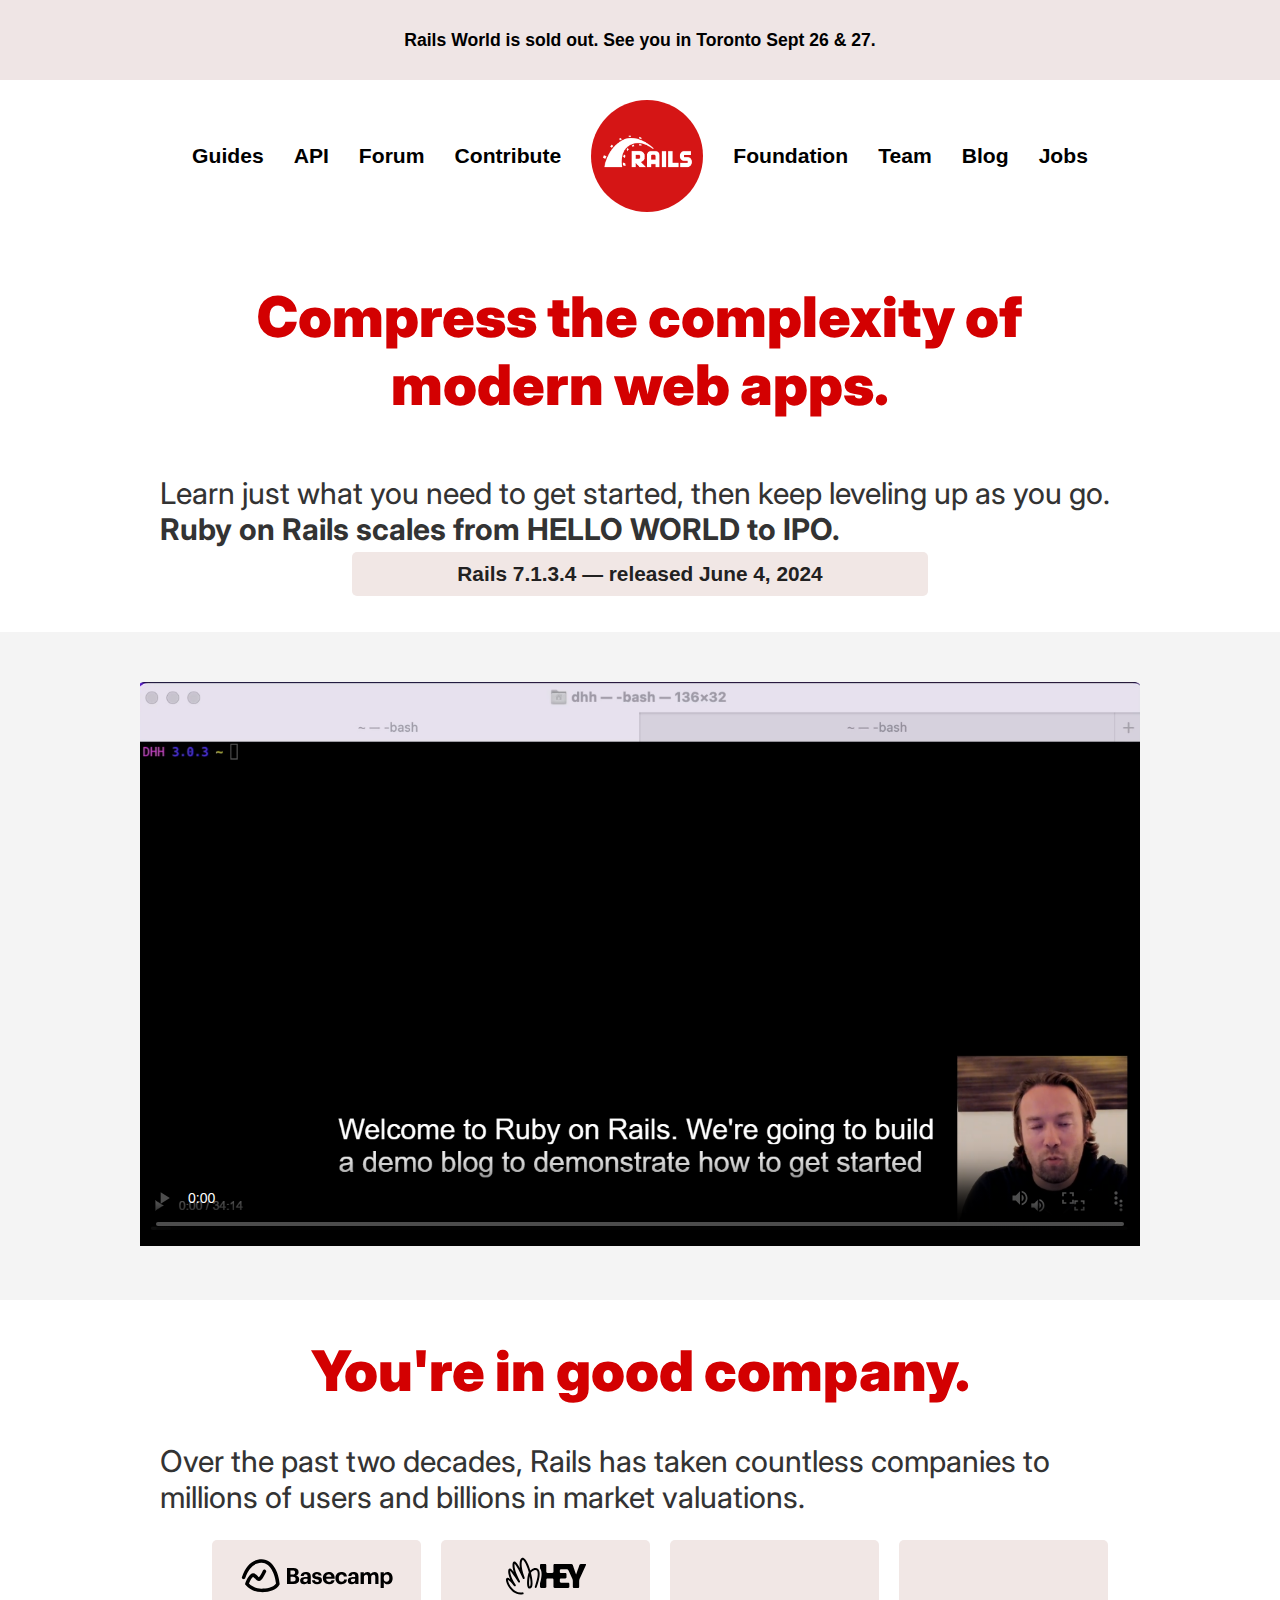
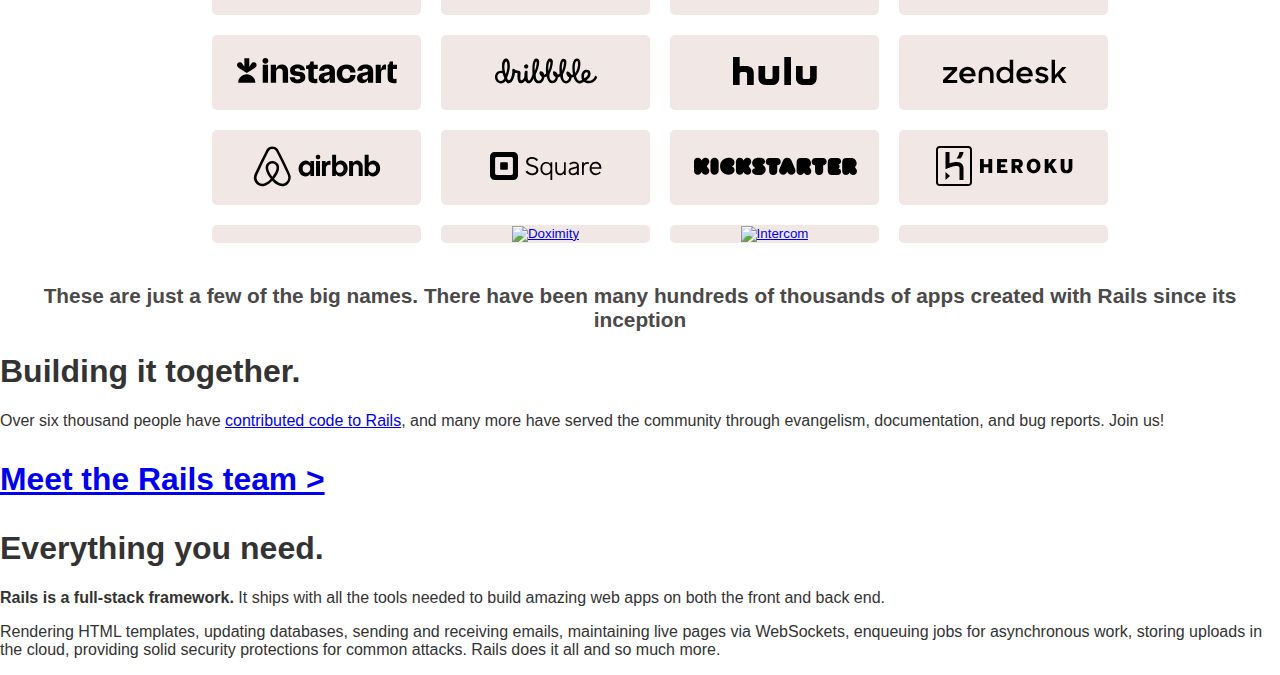
==== commit cad35e0f: "Update index.html" ====
--- a/index.html
+++ b/index.html
@@ -107,6 +107,19 @@
       These are just a few of the big names.
       <strong>There have been many hundreds of thousands of apps created with Rails since its inception</strong>
     </p>
+
+    <div class="grey-background">
+      <h1>Building it together.</h1>
+        <p>Over six thousand people have <a href="https://contributors.rubyonrails.org">contributed code to Rails</a>, and many more have served the community through evangelism, documentation, and bug reports. Join us!</p>
+       <p style ="font-size: 1.99em; font-weight: 800;"> <a href="/community" class="styled-link">Meet the Rails team ></a></p>
+      </div>
+    </div>
+
+    <div class="white-box">
+      <h1>Everything you need.</h1>
+        <p><strong>Rails is a full-stack framework.</strong> It ships with all the tools needed to build amazing web apps on both the front and back end.</p>
+        <p>Rendering HTML templates, updating databases, sending and receiving emails, maintaining live pages via WebSockets, enqueuing jobs for asynchronous work, storing uploads in the cloud, providing solid security protections for common attacks. Rails does it all and so much more.</p>
+    </div>
     
     </main>
   </div>
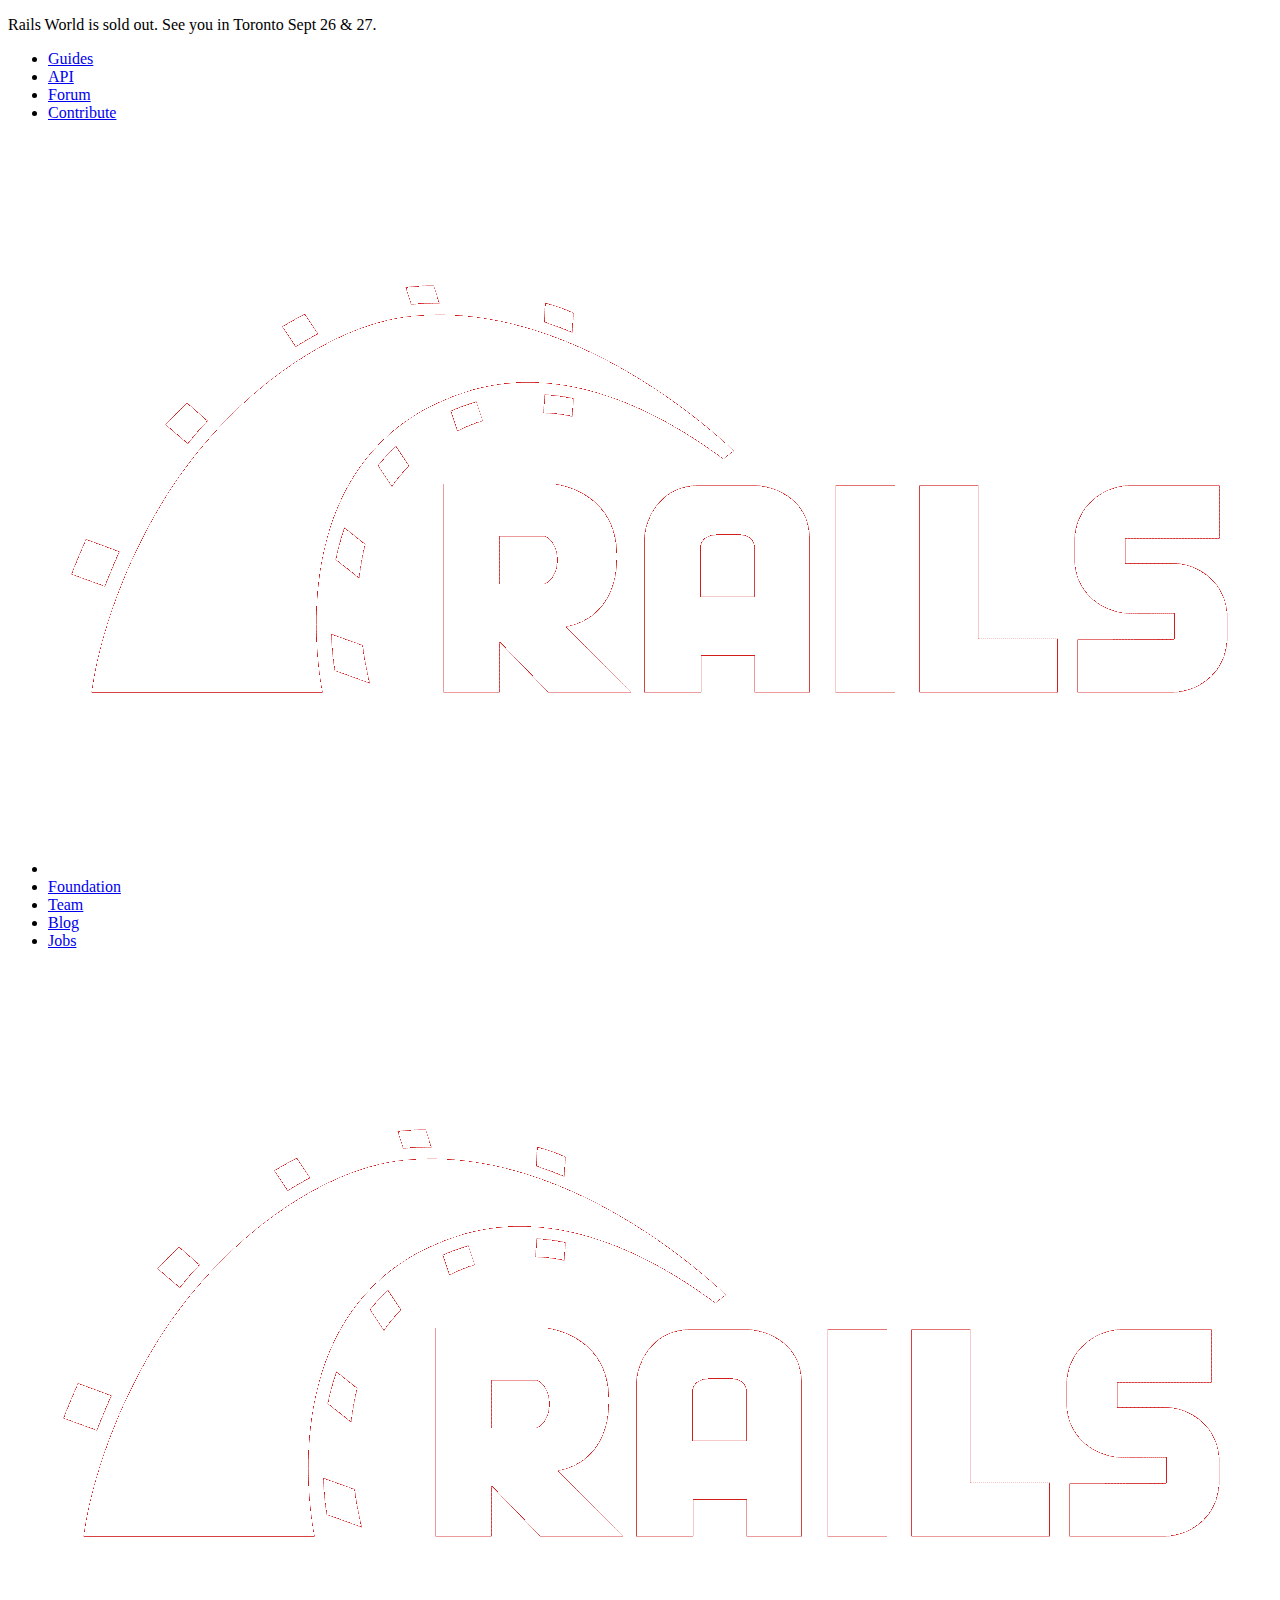
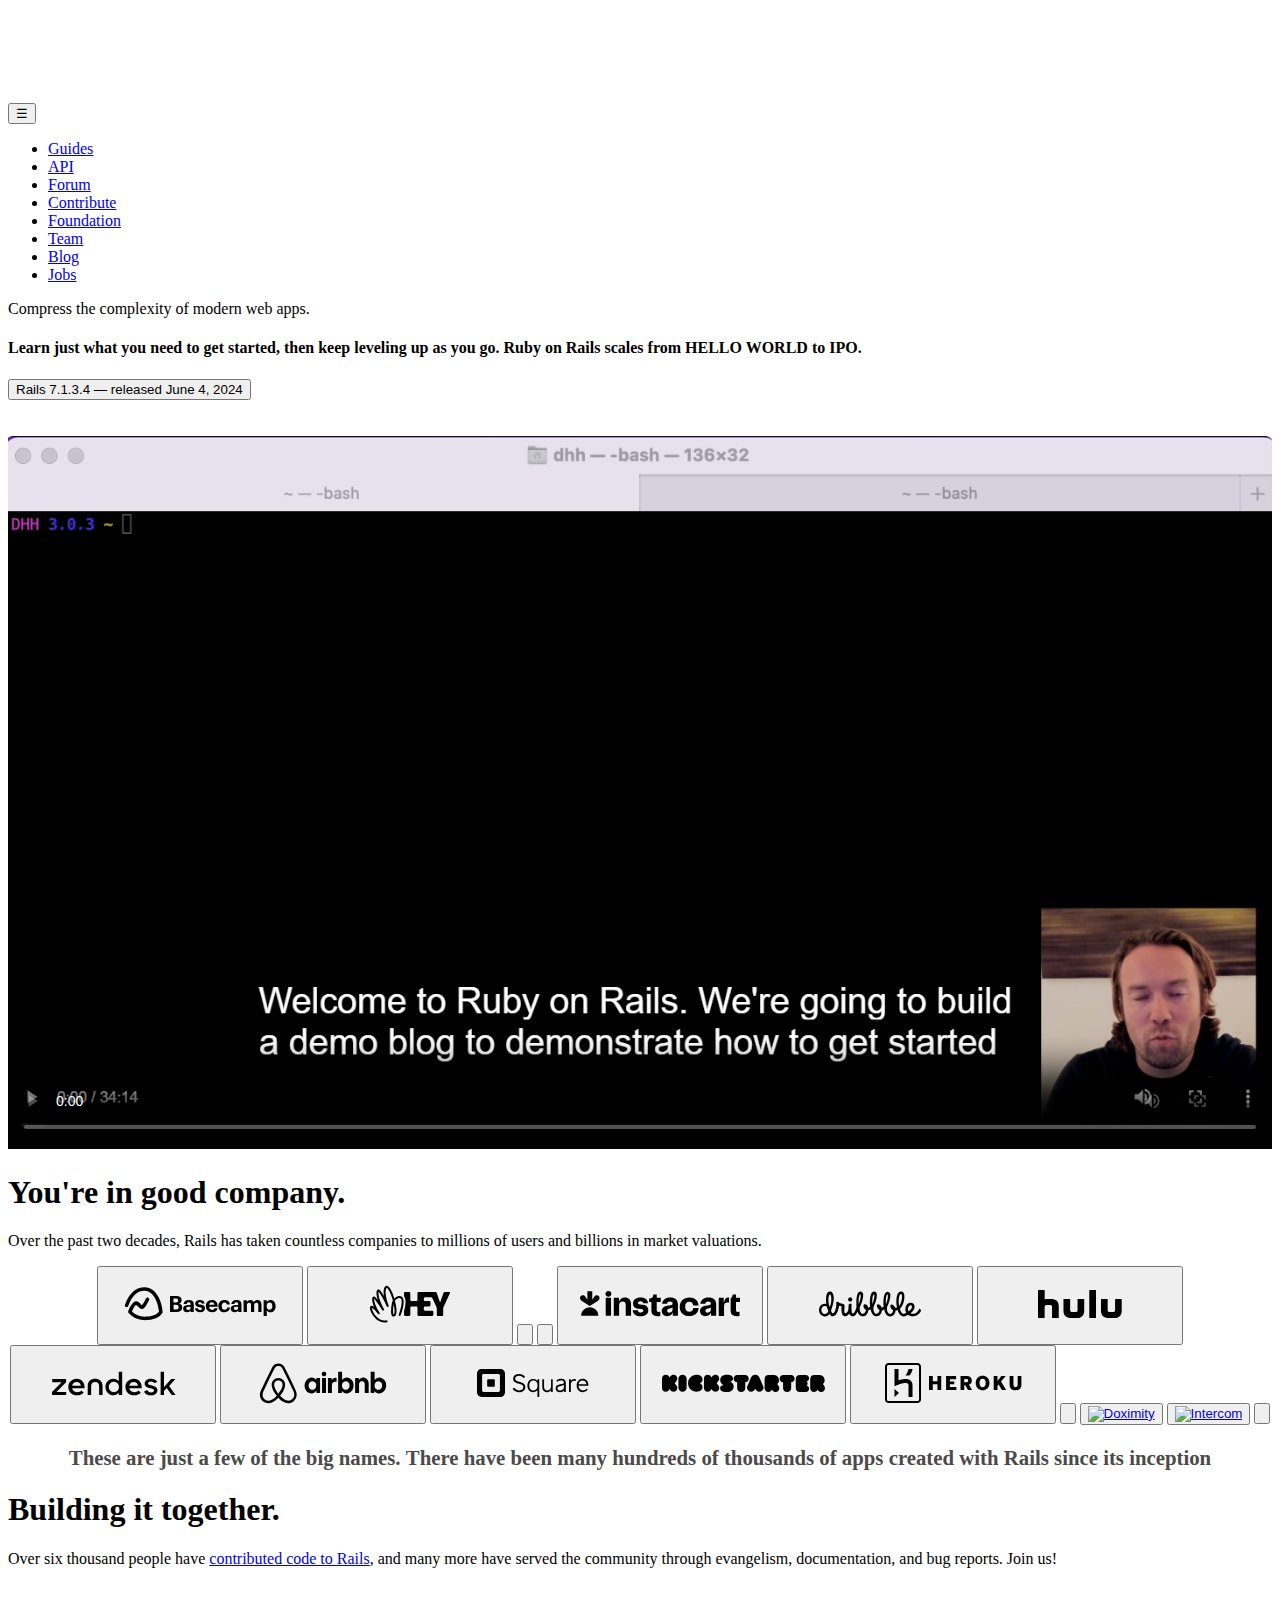
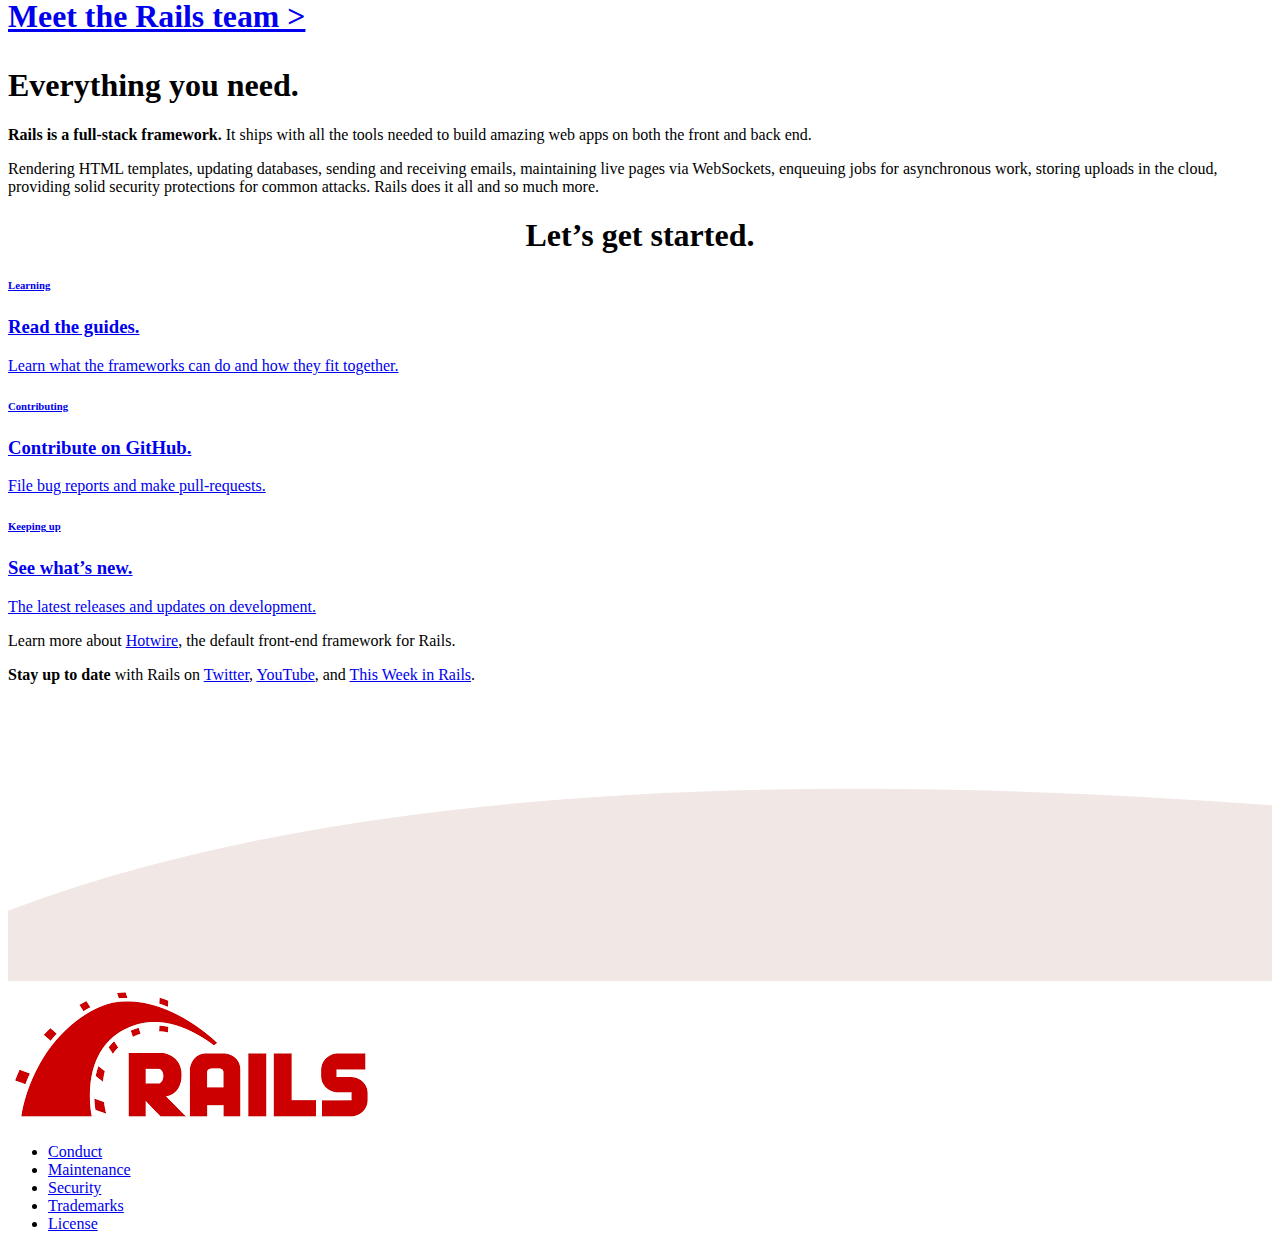
==== commit cc1d5f88: "Updated index.html" ====
--- a/index.html
+++ b/index.html
@@ -5,7 +5,7 @@
   <meta charset="UTF-8">
   <meta name="viewport" content="width=device-width, initial-scale=1.0">
   <title>Ruby on Rails</title>
-  <link rel="stylesheet" href="css/style.css">
+  <link rel="stylesheet" href="style.css">
   <link rel="icon" type="image/png" href="images/pngegg.png">
 </head>
 
@@ -22,8 +22,7 @@
           <li><a href="/api.html">API</a></li>
           <li><a href="#">Forum</a></li>
           <li><a href="#">Contribute</a></li>
-          <li><a href="#" class="rails_logo"><img src="images/Ruby_on_Rails_logo.png" alt="Rails Logo"
-                class="logo_img"></a></li>
+          <li><a href="#" class="rails_logo"><img src="images/Ruby_on_Rails_logo.png" alt="Rails Logo" class="logo_img"></a></li>
           <li><a href="/foundation.html">Foundation</a></li>
           <li><a href="/team.html">Team</a></li>
           <li><a href="/blog.html">Blog</a></li>
@@ -31,10 +30,9 @@
         </ul>
       </nav>
       <div class="logo-toggle">
-      <button class="toggle-button">&#9776;</button>
-      <a href="#" class="rails_logo"><img src="images/Ruby_on_Rails_logo.png" alt="Rails Logo"
-        class="logo_img"></a>
-        </div>
+        <button class="toggle-button">&#9776;</button>
+        <a href="#" class="rails_logo"><img src="images/Ruby_on_Rails_logo.png" alt="Rails Logo" class="logo_img"></a>
+      </div>
       <nav class="navbar2">
         <ul>
           <li><a href="#">Guides</a></li>
@@ -48,6 +46,7 @@
         </ul>
       </nav>
     </header>
+    
     <main>
       <div class="heading_common1">
         <p class="common-heading"> Compress the complexity of modern web apps.</p>
@@ -57,72 +56,161 @@
         <br><br><br>
       </div>
       <div class="video-section">
-        <video poster="images/video.png" width="" height="" controls class="vid1">
+        <video poster="images/video.png" width="100%" height="auto" controls class="vid1">
           <source src="https://d1snj8sshb5u7m.cloudfront.net/Rails7.mp4" type="video/mp4">
-          <track kind="captions" label="English" src="/assets/videos/rails7-screencast-english.vtt" srclang="en"
-            default="false">
+          <track kind="captions" label="English" src="/assets/videos/rails7-screencast-english.vtt" srclang="en" default="false">
         </video>
       </div>
       <div class="heading_common1">
-        <h1 class="common-heading">You're in good
-          company.</h1>
-        <p class="common-subheading">Over the past two decades, Rails has taken countless companies to millions of users
-          and billions in market valuations.</p>
-  
+        <h1 class="common-heading">You're in good company.</h1>
+        <p class="common-subheading">Over the past two decades, Rails has taken countless companies to millions of users and billions in market valuations.</p>
       </div>
       <div class="company-logos">
-        <button class="button-large-type1"><a href="https://basecamp.com" target="_blank"><img
-              src="images/logo-basecamp.svg" alt="Basecamp"></a></button>
-        <button class="button-large-type1"><a href="https://hey.com" target="_blank"><img src="images/logo-hey.svg"
-              alt="HEY"></a></button>
-        <button class="button-large-type1"><a href="https://github.com"><img src="images/logo-github.svg"
-              alt=""></a></button>
-        <button class="button-large-type1"><a href="https://shopify.com"><img src="images/logo-shopify.svg"
-              alt=""></a></button>
-        <button class="button-large-type1"><a href="https://instacart.com" target="_blank"><img
-              src="images/logo-instacart (1).svg" alt="Instacart"></a></button>
-        <button class="button-large-type1"><a href="https://dribbble.com" target="_blank"><img
-              src="images/logo-dribbble.svg" alt="Dribbble"></a></button>
-        <button class="button-large-type1"><a href="https://hulu.com" target="_blank"><img src="images/logo-hulu.svg"
-              alt="Hulu"></a></button>
-        <button class="button-large-type1"><a href="https://zendesk.com" target="_blank"><img
-              src="images/logo-zendesk.svg" alt="Zendesk"></a></button>
-        <button class="button-large-type1"><a href="https://airbnb.com" target="_blank"><img
-              src="images/logo-airbnb.svg" alt="Airbnb"></a></button>
-        <button class="button-large-type1"><a href="https://squareup.com" target="_blank"><img
-              src="images/logo-square.svg" alt="Square"></a></button>
-        <button class="button-large-type1"><a href="https://kickstarter.com" target="_blank"><img
-              src="images/logo-kickstarter.svg" alt="Kickstarter"></a></button>
-        <button class="button-large-type1"><a href="https://heroku.com" target="_blank"><img
-              src="images/logo-heroku.svg" alt="Heroku"></a></button>
-        <button class="button-large-type1"><a href=""><img src="images/logo-cookpad.svg" alt=""></a></button>
-        <button class="button-large-type1"><a href="https://doximity.com" target="_blank"><img
-              src="images/logo-doximity.svg" alt="Doximity"></a></button>
-        <button class="button-large-type1"><a href="https://intercom.com" target="_blank"><img
-              src="images/logo-intercom.svg" alt="Intercom"></a></button>
-        <button class="button-large-type1"><a href=""><img src="images/logo-fleetio.svg" alt=""></a></button>
-      </div>
-      <p
-      style="font-size: 1.3em; text-align: center; font-weight: 800; color: rgb(75, 73, 73);">
-      These are just a few of the big names.
-      <strong>There have been many hundreds of thousands of apps created with Rails since its inception</strong>
-    </p>
-
-    <div class="grey-background">
-      <h1>Building it together.</h1>
+        <center>
+        <!-- Add company logos here -->
+        <div class="company-logos">
+          <button class="button-large-type1"><a href="https://basecamp.com" target="_blank"><img
+                src="images/logo-basecamp.svg" alt="Basecamp"></a></button>
+          <button class="button-large-type1"><a href="https://hey.com" target="_blank"><img src="images/logo-hey.svg"
+                alt="HEY"></a></button>
+          <button class="button-large-type1"><a href="https://github.com"><img src="images/logo-github.svg"
+                alt=""></a></button>
+          <button class="button-large-type1"><a href="https://shopify.com"><img src="images/logo-shopify.svg"
+                alt=""></a></button>
+          <button class="button-large-type1"><a href="https://instacart.com" target="_blank"><img
+                src="images/logo-instacart (1).svg" alt="Instacart"></a></button>
+          <button class="button-large-type1"><a href="https://dribbble.com" target="_blank"><img
+                src="images/logo-dribbble.svg" alt="Dribbble"></a></button>
+          <button class="button-large-type1"><a href="https://hulu.com" target="_blank"><img src="images/logo-hulu.svg"
+                alt="Hulu"></a></button>
+          <button class="button-large-type1"><a href="https://zendesk.com" target="_blank"><img
+                src="images/logo-zendesk.svg" alt="Zendesk"></a></button>
+          <button class="button-large-type1"><a href="https://airbnb.com" target="_blank"><img
+                src="images/logo-airbnb.svg" alt="Airbnb"></a></button>
+          <button class="button-large-type1"><a href="https://squareup.com" target="_blank"><img
+                src="images/logo-square.svg" alt="Square"></a></button>
+          <button class="button-large-type1"><a href="https://kickstarter.com" target="_blank"><img
+                src="images/logo-kickstarter.svg" alt="Kickstarter"></a></button>
+          <button class="button-large-type1"><a href="https://heroku.com" target="_blank"><img
+                src="images/logo-heroku.svg" alt="Heroku"></a></button>
+          <button class="button-large-type1"><a href=""><img src="images/logo-cookpad.svg" alt=""></a></button>
+          <button class="button-large-type1"><a href="https://doximity.com" target="_blank"><img
+                src="images/logo-doximity.svg" alt="Doximity"></a></button>
+          <button class="button-large-type1"><a href="https://intercom.com" target="_blank"><img
+                src="images/logo-intercom.svg" alt="Intercom"></a></button>
+          <button class="button-large-type1"><a href=""><img src="images/logo-fleetio.svg" alt=""></a></button>
+        </div></center>
+      </div>
+      <p style="font-size: 1.3em; text-align: center; font-weight: 800; color: rgb(75, 73, 73);">
+        These are just a few of the big names.
+        <strong>There have been many hundreds of thousands of apps created with Rails since its inception</strong>
+      </p>
+      <div class="grey-background">
+        <h1>Building it together.</h1>
         <p>Over six thousand people have <a href="https://contributors.rubyonrails.org">contributed code to Rails</a>, and many more have served the community through evangelism, documentation, and bug reports. Join us!</p>
-       <p style ="font-size: 1.99em; font-weight: 800;"> <a href="/community" class="styled-link">Meet the Rails team ></a></p>
-      </div>
-    </div>
-
-    <div class="white-box">
-      <h1>Everything you need.</h1>
+        <p style="font-size: 1.99em; font-weight: 800;"> <a href="/community" class="styled-link">Meet the Rails team ></a></p>
+      </div>
+      <div class="white-box">
+        <h1>Everything you need.</h1>
         <p><strong>Rails is a full-stack framework.</strong> It ships with all the tools needed to build amazing web apps on both the front and back end.</p>
         <p>Rendering HTML templates, updating databases, sending and receiving emails, maintaining live pages via WebSockets, enqueuing jobs for asynchronous work, storing uploads in the cloud, providing solid security protections for common attacks. Rails does it all and so much more.</p>
-    </div>
-    
+      </div>
     </main>
+    
+    <div class="heading common-padding--bottom-small common-padding--top">
+      <div class="container">
+        <div class="heading__body">
+          <div class="heading__headline common-headline">
+           <center> <h1>Let’s get started.</h1></center>
+          </div>
+        </div>
+      </div>
+    </div>
+    
+    <div class="cards common-padding--bottom-small">
+      <div class="container">
+        <div class="cards__container">
+          <div class="card">
+            <a href="https://guides.rubyonrails.org">
+              <div class="card__body">
+                <div class="card__label">
+                  <h6>Learning</h6>
+                </div>
+                <div class="card__headline">
+                  <h3>Read the guides.</h3>
+                </div>
+                <div class="card__content">
+                  <p>Learn what the frameworks can do and how they fit together.</p>
+                </div>
+              </div>
+            </a>
+          </div>
+          <div class="card">
+            <a href="https://github.com/rails/rails">
+              <div class="card__body">
+                <div class="card__label">
+                  <h6>Contributing</h6>
+                </div>
+                <div class="card__headline">
+                  <h3>Contribute on GitHub.</h3>
+                </div>
+                <div class="card__content">
+                  <p>File bug reports and make pull-requests.</p>
+                </div>
+              </div>
+            </a>
+          </div>
+          <div class="card">
+            <a href="/blog">
+              <div class="card__body">
+                <div class="card__label">
+                  <h6>Keeping up</h6>
+                </div>
+                <div class="card__headline">
+                  <h3>See what’s new.</h3>
+                </div>
+                <div class="card__content">
+                  <p>The latest releases and updates on development.</p>
+                </div>
+              </div>
+            </a>
+          </div>
+        </div>
+      </div>
+    </div>
+    
+    <div class="text text--align-center common-padding--bottom">
+      <div class="container">
+        <div class="text__body">
+          <div class="text__content common-content common-content--size-large">
+            <p>Learn more about <a href="https://hotwired.dev">Hotwire</a>, the default front-end framework for Rails.</p>
+            <p><strong>Stay up to date</strong> with Rails on <a href="https://twitter.com/rails" class="icon icon--twitter">Twitter</a>, <a href="https://www.youtube.com/@railsofficial" class="icon icon--youtube">YouTube</a>, and <a href="https://world.hey.com/this.week.in.rails" class="icon icon--world">This Week in Rails</a>.</p>
+          </div>
+        </div>
+      </div>
+    </div>
+    
+    <div class="footer-content">
+      <footer>
+        <div class="curve-container">
+          <svg viewBox="0 0 1440 320">
+            <path fill="rgb(241, 231, 229)" fill-opacity="1" d="M0,320L0,240Q500,50,1440,120L1440,320Z"></path>
+          </svg>
+        </div>
+        <div class="logo-container">
+          <a href="#"><img src="images/rails.png" alt="" class="footer-logo" /></a>
+        </div>
+        <ul>
+          <li><a href="/conduct">Conduct</a></li>
+          <li><a href="/maintenance">Maintenance</a></li>
+          <li><a href="/security">Security</a></li>
+          <li><a href="/trademarks">Trademarks</a></li>
+          <li><a href="https://opensource.org/licenses/MIT">License</a></li>
+        </ul>
+      </footer>
+    </div>
   </div>
+  
   <script>
     document.addEventListener('DOMContentLoaded', function() {
       const toggleButton = document.querySelector('.toggle-button');
@@ -133,7 +221,6 @@
       });
     });
   </script>
-    
 </body>
 
 </html>
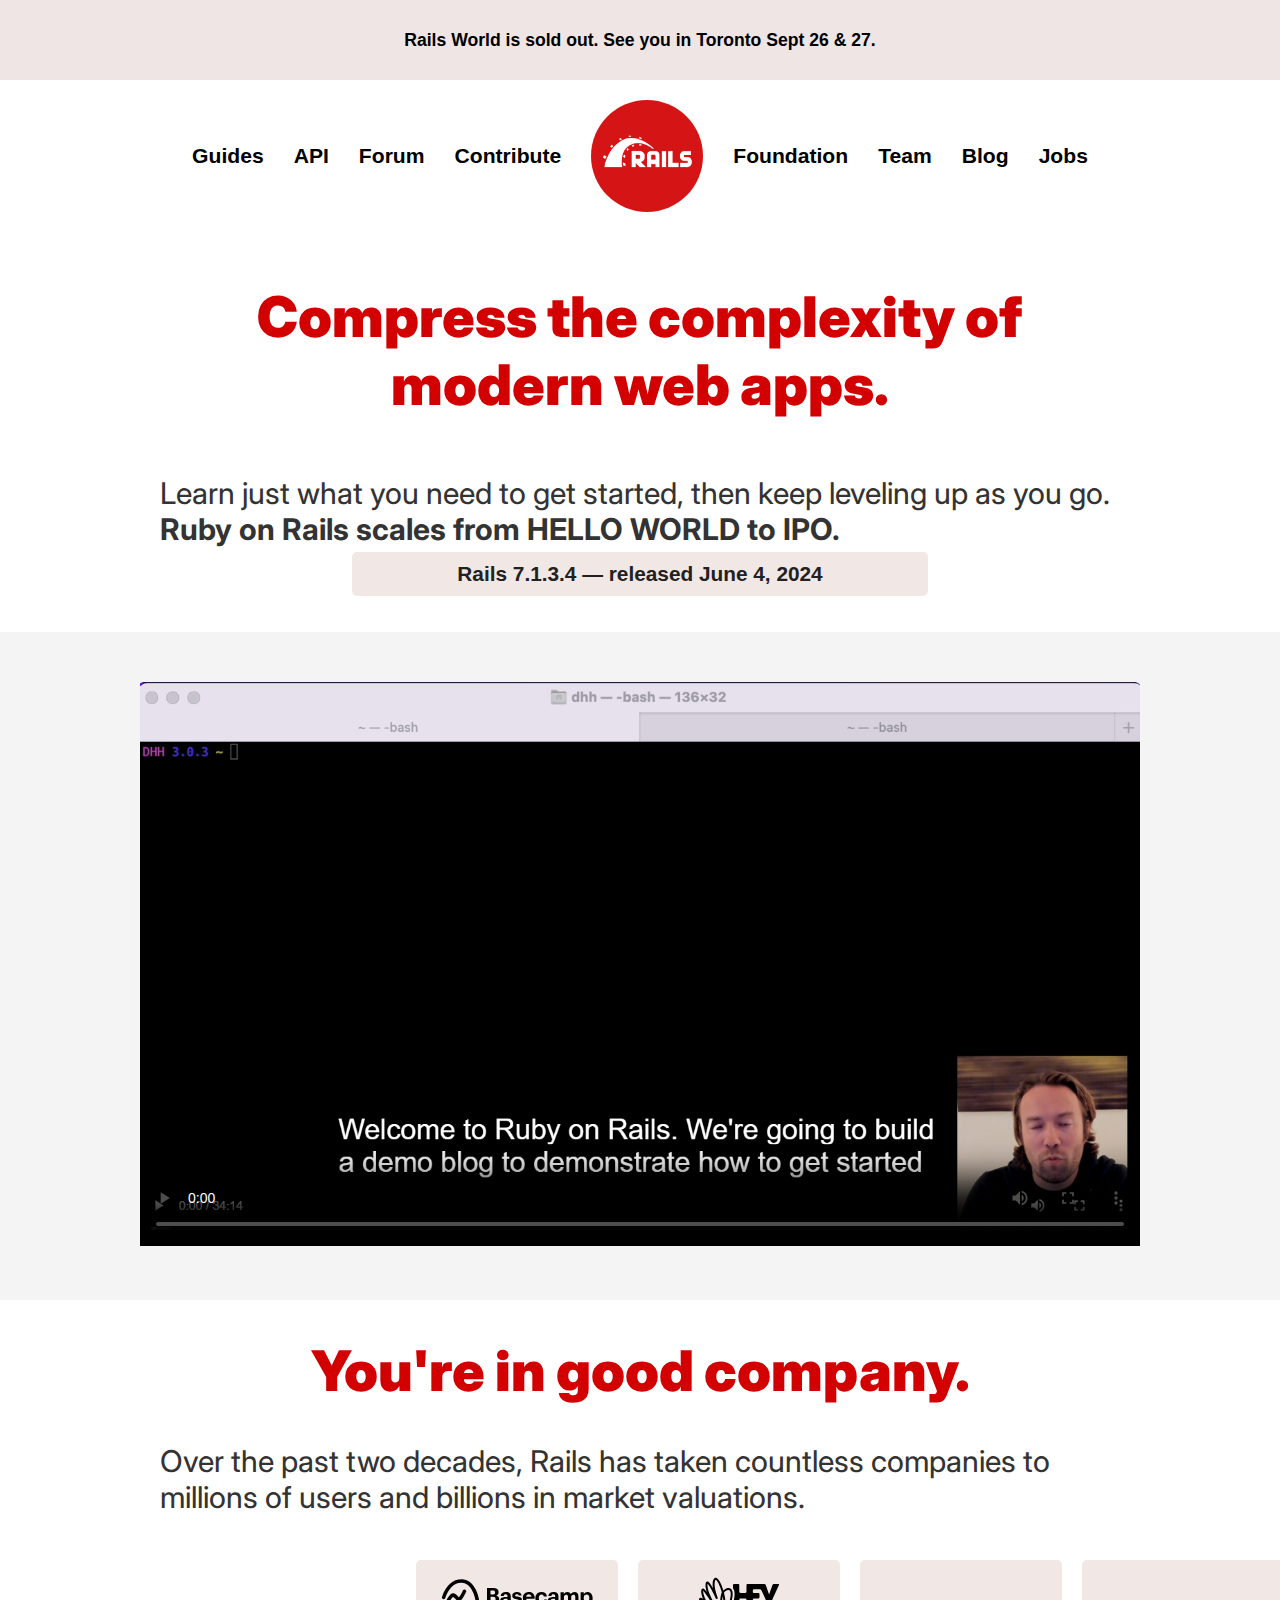
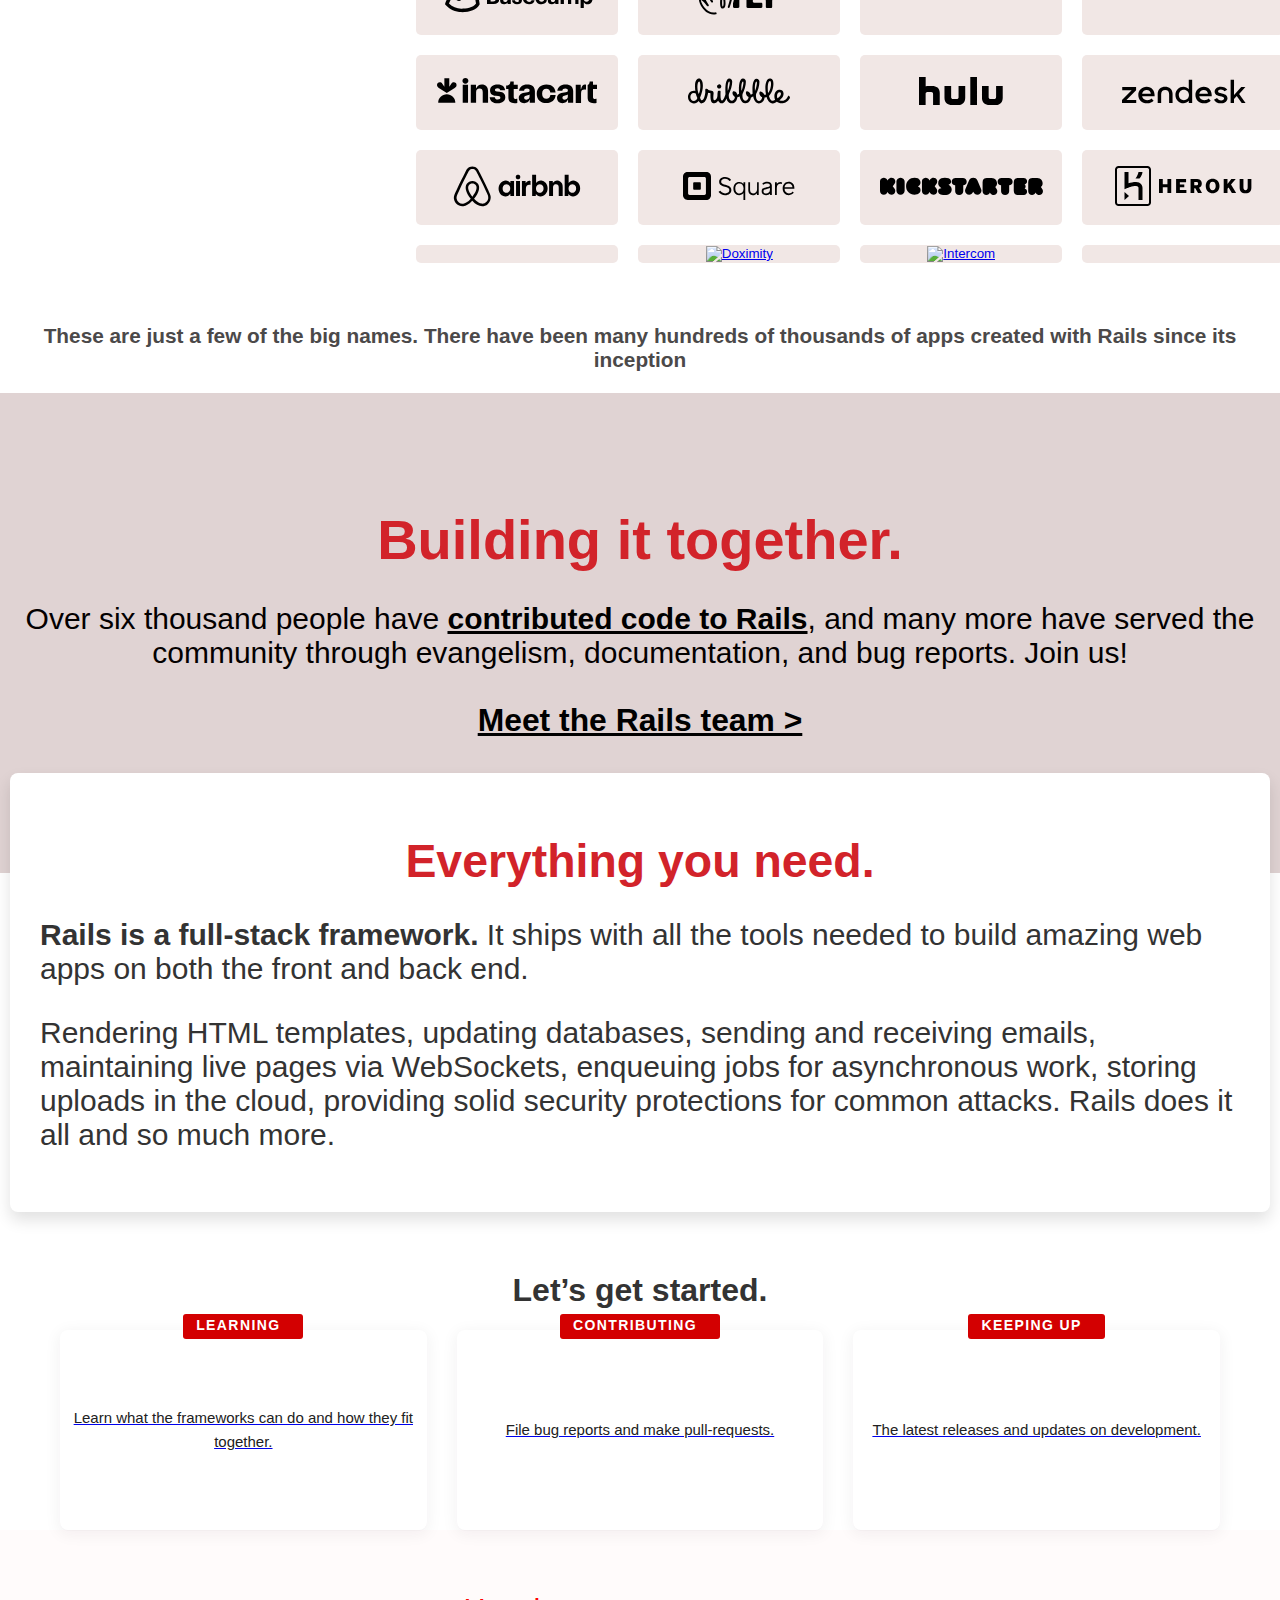
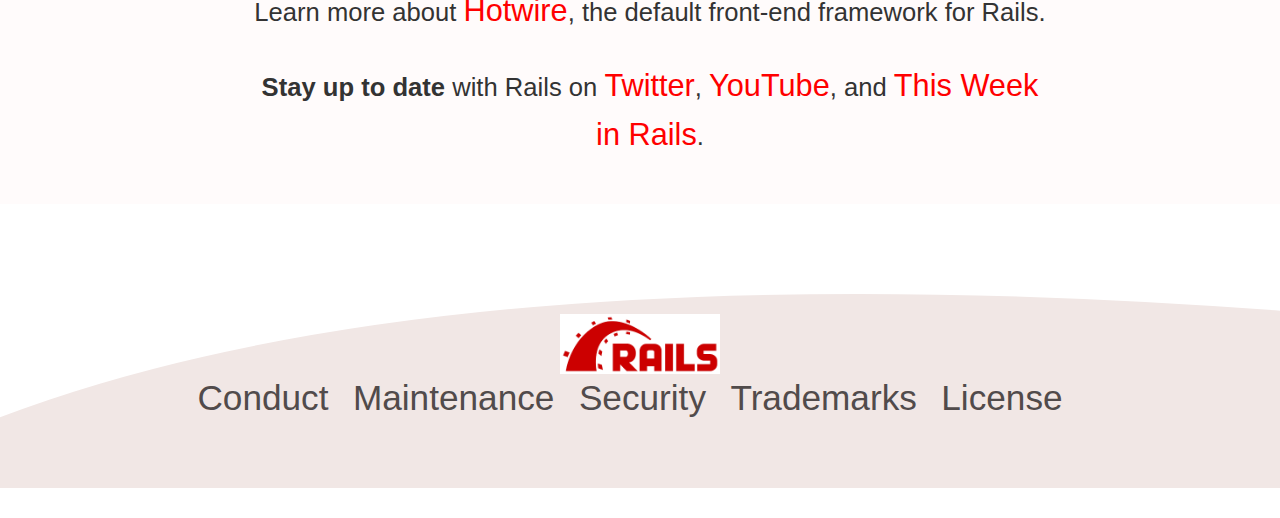
==== commit 8ba9c6a3: "Updated index.html" ====
--- a/index.html
+++ b/index.html
@@ -5,7 +5,7 @@
   <meta charset="UTF-8">
   <meta name="viewport" content="width=device-width, initial-scale=1.0">
   <title>Ruby on Rails</title>
-  <link rel="stylesheet" href="style.css">
+  <link rel="stylesheet" href="/css/style.css">
   <link rel="icon" type="image/png" href="images/pngegg.png">
 </head>
 
--- a/css/style.css
+++ b/css/style.css
@@ -0,0 +1,689 @@
+@import url('https://fonts.googleapis.com/css2?family=Inter:wght@100..900&display=swap');
+@import url('https://fonts.googleapis.com/css2?family=Inter:wght@500&family=Public+Sans&display=swap');
+body {
+    font-family: "Helvetica Neue", Helvetica, Arial, sans-serif;
+    margin: 0;
+    padding: 0;
+    color: #333;
+}
+.pageWrapper {
+    width: 100%;
+    margin: 0 auto;
+    box-sizing: border-box; 
+}
+.top-banner {
+    background-color: #efe5e5; /* Dark grey background */
+    color: #000; /* Black text */
+    text-align: center;
+    padding: 12px 0;
+    width:100% ;
+    font-size: 1.1em;
+    font-weight: 800; /* Bold text */
+    transition: color 0.3s; /* Smooth transition for text color on hover */
+}
+
+.rails_logo {
+    height: 7rem;
+    width: 7rem;
+    background-color: rgb(213, 21, 21);
+    border-radius: 50%;
+    
+    position: relative;
+    display: flex;
+    justify-content: center;
+    align-items: center;
+    position: relative;
+    overflow: hidden; 
+    /*margin-left: 46%;*/
+    margin-left: auto;
+    margin-right: auto;
+    max-width: 100%;   
+ }
+    .rails_logo:hover{
+      background-color: rgb(20, 18, 25);
+    }
+    .logo_img{
+        height: 80%;
+        width: 82%;
+        object-fit: contain;
+        margin-bottom: 9px;
+    }
+    .navbar {
+        background-color: none; /* Remove background color */
+        color: #000; /* Dark black text color */
+        font-size: 1.1em; /* Increase font size */
+        margin-top: 5px; /* Add top margin */
+        position: relative; /* Ensure navbar is relative */
+        padding: 15px 0; /* Adjust padding */
+        text-align: center; /* Center navbar content */
+    }
+    
+    .navbar ul {
+        list-style-type: none;
+        padding: 0;
+        margin: 0;
+        display: inline-flex; /* Use inline-flex to keep items in line */
+        justify-content: center;
+        align-items: center; /* Center vertically */
+    }
+    
+    .navbar ul li {
+        margin: 0 15px;
+    }
+    
+    .navbar ul li a {
+        color: #000; /* Black text color */
+        text-decoration: none;
+        font-size: 1.2em; /* Increase font size */
+        font-weight: bold; /* Make font bold */
+        position: relative; /* Ensure relative positioning for pseudo-element */
+        transition: color 0.3s; /* Smooth color transition */
+    }
+    
+    .navbar ul li a:hover {
+        color: #D2232A; /* Red text color on hover */
+        
+        
+    }
+    
+    .navbar ul li a:hover::after {
+        content: ''; /* Add content to pseudo-element */
+        position: absolute; /* Position absolutely relative to parent */
+        bottom: -5px; /* Adjust positioning */
+        left: 50%; /* Center horizontally */
+        transform: translateX(-50%); /* Center horizontally */
+        width: 100%; /* Full width */
+        height: 5px; /* Height of rectangle */
+        background-color: #f4f4f4; /* Grey background */
+        border-radius: 10px; /* Rounded corners */
+    }
+    
+    
+    
+    .navbar2{
+        display: none;
+    }
+    
+    .toggle-button {
+        display: none; /* Hide by default */
+        font-size: 1.5rem;
+        cursor: pointer;
+        background-color: #efe5e5;
+    }
+    .logo-toggle{
+        display: none;
+    }
+    
+    .navbar2 ul {
+        list-style-type: none;
+        padding: 0;
+        margin: 0;
+    }
+    
+    .navbar2 ul li {
+        margin: 0;
+    }
+    
+    .navbar2 ul li a {
+        display: block;
+        padding: 0.7rem;
+        text-decoration: none;
+        color: #000;
+        font-size: larger;
+        font-weight: bolder;
+    }
+    .heading_common1 {
+        /* text-align: center;  Centers text inside the div */
+         padding: 0; /* Add padding for spacing */
+         margin-top: 0vmin; 
+         margin-bottom: 8px;
+         margin-left:center;
+         margin: auto;
+         width: 60rem;
+       }
+       .common-heading{
+         color: rgb(213, 21, 21);
+        
+         font-family: "Inter", sans-serif;
+         font-optical-sizing: auto;
+         font-weight: 900;
+         font-style: normal;
+         font-variation-settings:
+           "slnt" 0;
+           font-size: 3.5rem;
+           /*margin-bottom: 5px;
+           margin-top: 5px;*/
+           text-align: center;
+           color: #D30001;
+         
+        
+     }
+     .common-subheading{
+         font-family: "Inter", sans-serif;
+         font-optical-sizing: auto;
+         font-weight: 438;
+         font-style: normal;
+         font-variation-settings:
+           "slnt" 0;
+           font-size: 30px;
+           margin-top:0;
+           margin-bottom: 5px;
+         
+     }
+     .version {
+        color: #222121;
+        font-family: "Helvetica Neue", Helvetica, Arial, sans-serif;
+        font-weight: 600;
+        font-size: 1.3em; /* Increase font size */
+        background-color: rgb(241, 231, 229) ; /* Grey background */
+        display: inline-block; /* Ensure block-like behavior */
+        padding: 10px 10px; /* Padding for better readability */
+        transition: background-color 0.3s; /* Smooth transition for background color */
+        border-radius: 5px;
+        border: none;
+        width:60%;
+        margin-left:20%;
+        
+    }
+    
+    .version:hover {
+        background-color: #ccc; /* Darker grey background on hover */
+        color: #D2232A; /* Red text color on hover */
+    }
+    .video-section {
+        background-color: #f4f4f4;
+        padding: 50px 0;
+        text-align: center; /* Center video horizontally */
+    }
+    
+    
+    video {
+        width: 100%; /* Make the video fill its container */
+        height: auto; /* Maintain aspect ratio */
+        max-width: 1000px; /* Limit maximum width of the video */
+    }
+    .company-logos {
+        display: grid;
+        gap: 20px; /* Space between buttons */
+        padding: 20px;
+        grid-template-columns: repeat(4, 1fr);
+        width: 70%;
+        margin-left:15%;
+      }
+      .button-large-type1{
+       border-radius: 5px;
+       background-color:rgb(241, 231, 229) ;
+       border: none;
+      }
+      
+   
+    @media (max-width: 800px) {
+        .pageWrapper {
+            box-sizing: border-box;
+        }
+        .navbar{
+            display: none;
+        }
+        .top-banner p{
+            width: 80%;
+            margin: auto;
+            font-size: smaller;
+        }
+        .navbar{
+            display: none;
+        }
+        
+        .toggle-button {
+            display: block; /* Show toggle button on mobile */
+            border: none;
+        }
+        .logo-toggle{
+            display: flow;
+        }
+        .navbar2.active {
+            display: block; /* Show menu when active */
+            text-align: center;
+            text-decoration: none;
+            list-style: none;
+        }
+        .heading_common1{
+            width: 100%;
+            font-size:0.5rem;
+            text-align:justify;
+            width: 80%;
+        }
+        .common-heading{
+            font-size: 5em;
+        }
+        .common-subheading{
+            font-size: 1.2rem;
+                }
+        .version{
+            width:80%;
+            margin-left: 10%;
+        }
+        video{
+            width:80%;
+        }
+        .company-logos {
+            display: grid;
+            gap: 10px; /* Space between buttons */
+            padding: 10px;
+            grid-template-columns: repeat(3, 1fr);
+            width: 80%;
+            margin-left: 10%;
+          }
+          .button-large-type1{
+            width: 110px;
+            height: 60px;
+            border-radius: 5px;
+            margin:10px;
+            background-color:rgb(241, 231, 229) ;
+            border: none;
+            justify-content: center;
+            align-items: center;
+            overflow: hidden;
+            padding: 0; /* Ensure no padding */
+            background-color: hsl(345, 11%, 86%);
+            display: flex;
+            flex-wrap: wrap;
+            gap: 20px;
+            
+            }
+            .button-large-type1 img{
+            width:100%;
+            height: auto;
+            object-fit: cover;
+            display: block;
+            
+            }
+            .button-large-type1:hover{
+            transform: translateY(-2px);
+            outline: 3px solid red;
+            background-color: #ffffff;    
+            } 
+    }
+    @media (max-width: 428px) {
+        
+        .company-logos {
+            display: grid;
+            gap: 10px; /* Space between buttons */
+            padding: 10px;
+            grid-template-columns: repeat(2, 1fr);
+          }
+          .button-large-type1{
+            width: 110px;
+            height: 60px;
+            border-radius: 5px;
+            margin:10px;
+            background-color:rgb(241, 231, 229) ;
+            border: none;
+            justify-content: center;
+            align-items: center;
+            overflow: hidden;
+            padding: 0; /* Ensure no padding */
+            background-color: hsl(345, 11%, 86%);
+            display: flex;
+            flex-wrap: wrap;
+            gap: 20px;
+            
+            }
+            .button-large-type1 img{
+            width:100%;
+            height: auto;
+            object-fit: cover;
+            display: block;
+            
+            }
+            .button-large-type1:hover{
+            transform: translateY(-2px);
+            outline: 3px solid red;
+            background-color: #ffffff;    
+            } 
+    }
+
+.grey-background {
+    background-color: #e0d3d3;
+    padding-top: 6%;
+    padding-bottom: 8%;
+    /* margin: 0 auto; */
+}
+
+.grey-background h1 {
+    margin-bottom: 20px;
+    color: #D2232A; /* Red color for headings */
+    text-align: center;
+    font-size: 3.5rem;
+    font-weight: 900;
+}
+
+.grey-background p {
+    color: #030000;
+    text-align: center;
+    font-size: 30px;
+    font-weight: 438;
+    
+}
+
+.grey-background p a {
+        color: #000; /* Dark black color */
+        font-weight: bold; /* Bold font */
+        text-decoration: underline; /* Add underline */
+        transition: color 0.3s; /* Smooth transition for hover effect */
+    }
+    
+.grey-background p a:hover {
+        color: #D2232A; /* Red color on hover */
+    }
+    
+.styled-link {
+        color: #000; /* Dark black color */
+        font-weight: 800; /* Bold font */
+        text-decoration: underline; /* Add underline */
+        transition: color 0.3s; /* Smooth transition for hover effect */
+    }
+    
+.styled-link:hover {
+        color: #D2232A; /* Red color on hover */
+    }
+    
+            
+            
+.white-box {
+    background-color: #fff;
+    box-shadow: 0 8px 16px rgba(0, 0, 0, 0.121); /* Grey shadow effect */
+    padding: 30px; /* General padding for top, bottom, left, right */
+    border-radius: 8px;
+    max-width: 1200px; /* Increase max-width for a more rectangular shape */
+    margin: -100px auto 60px auto; /* Top, auto (left/right to center), and bottom margin */
+    text-align: left;
+    position: relative;
+    z-index: 1;
+    font-size: 30px;
+    font-weight: 438;
+}
+
+.white-box h1 {
+    margin-bottom: 20px;
+    color: #D2232A; /* Red color for headings */
+    text-align: center;
+    font-size: 2.9rem;
+    font-weight: 900;
+}
+    
+    
+/* Cards Section */
+.cards {
+    font-size: 0;
+    line-height: 0;
+    margin: 0 auto;
+    position: relative;
+    display: flex;
+    justify-content: center;
+    width: 100%;
+    box-sizing: border-box;
+}
+
+.cards .container {
+    display: flex;
+    justify-content: center;
+    width: 100%;
+}
+
+.cards__container {
+    display: grid;
+    grid-template-columns: repeat(3, 1fr);
+    gap: 30px;
+    width: 100%;
+    max-width: 1200px;
+    padding: 0 20px;
+    box-sizing: border-box;
+}
+
+.cards .card {
+    position: relative;
+    height: 200px;
+    display: flex;
+    flex-direction: column;
+    justify-content: center;
+    align-items: center;
+    box-sizing: border-box;
+}
+
+.cards .card a,
+.cards .card__body {
+    width: 100%;
+    height: 100%;
+    display: flex;
+    flex-direction: column;
+    justify-content: center;
+    align-items: center;
+    box-sizing: border-box;
+}
+
+.cards .card a {
+    display: block;
+}
+
+.cards .card a:hover .card__label h6 {
+    background: #D30001;
+}
+
+.cards .card a:hover .card__body {
+    box-shadow: 0 3px 15px 2px rgba(38, 27, 35, 0.05), 0 1px 1px rgba(38, 27, 35, 0.02), 0 0 0 3px #D30001;
+    transform: translateY(-3px);
+}
+
+.cards .card__label {
+    position: absolute;
+    text-align: center;
+    top: -49px;
+    width: 100%;
+    z-index: 1;
+}
+
+.cards .card__label h6 {
+    background: #D30001;
+    border-radius: 3px;
+    color: #FFF;
+    display: inline-block;
+    font-size: 14px;
+    font-weight: 600;
+    letter-spacing: 0.1em;
+    line-height: 21px;
+    padding: 1px 23px 3px 13px;
+    position: relative;
+    text-transform: uppercase;
+    transition: background 0.25s cubic-bezier(0.33, 1, 0.68, 1);
+}
+
+.cards .card__label h6:after {
+    background: url(../images/icon-card.svg) center center no-repeat;
+    content: '';
+    filter: brightness(0) invert(1);
+    height: 9px;
+    position: absolute;
+    right: 11px;
+    top: 9px;
+    width: 6px;
+}
+
+.cards .card__body {
+    align-items: center;
+    background: #FFF;
+    border-radius: 8px;
+    box-shadow: 0 3px 15px 2px rgba(38, 27, 35, 0.05), 0 1px 1px rgba(38, 27, 35, 0.02);
+    display: flex;
+    flex-direction: column;
+    height: 100%;
+    position: relative;
+    text-align: center;
+    width: 100%;
+    transition: box-shadow 0.25s cubic-bezier(0.33, 1, 0.68, 1), transform 0.25s cubic-bezier(0.33, 1, 0.68, 1);
+}
+
+.cards .card__body h5 {
+    color: #030000;
+    font-size: 22px;
+    font-weight: 500;
+    margin: 20px 0 8px;
+}
+
+.cards .card__body p {
+    color: #212121;
+    font-size: 15px;
+    font-weight: 400;
+    line-height: 24px;
+    margin: 0;
+}
+
+.cards .card__body a {
+    color: #D2232A;
+    text-decoration: none;
+    font-weight: 600;
+    margin-top: 10px;
+}
+
+.cards .card__body a:hover {
+    text-decoration: underline;
+}
+
+/* Responsive adjustments */
+@media (max-width: 1200px) {
+    .cards__container {
+        grid-template-columns: repeat(2, 1fr);
+    }
+}
+
+@media (max-width: 768px) {
+    .cards__container {
+        grid-template-columns: 1fr;
+    }
+}
+
+/* Base styles */
+.text {
+    background-color: #fffbfb; /* Example background color */
+    padding: 30px 0; /* Adjust padding as needed */
+}
+
+.text__body {
+    display: flex;
+    justify-content: center;
+    margin-left: 20px; /* Adjust margin as needed */
+}
+
+.text__content {
+    max-width: 800px; /* Adjust max-width as needed */
+    margin: 0 auto; /* Center align */
+    text-align: center; /* Center align text */
+}
+
+.text__content p {
+    margin-bottom: 15px; /* Adjust spacing between paragraphs */
+    font-size: 1.6em; /* Adjust font size */
+    line-height: 1.6; /* Adjust line height for better readability */
+}
+
+.text__content strong {
+    font-weight: bold;
+}
+
+.text__content a {
+    color: #ff0000; /* Red link color */
+    text-decoration: none;
+    font-size: 1.2em; /* Keep font size consistent */
+    transition: color 0.3s ease, text-decoration 0.3s ease; /* Smooth color and underline transition */
+}
+
+.text__content a:hover {
+    color: #000000; /* Black color on hover */
+    text-decoration: underline; /* Underline on hover */
+}
+
+/* Footer styles */
+footer {
+    position: relative;
+    background: url('images/Ruby_on_Rails-Logo.wine.svg') center top no-repeat;
+    background-size: cover;
+    padding: 100px 0; /* Increase padding to move content down */
+    width: 100%; /* Ensure full-width */
+    box-sizing: border-box; /* Include padding in width calculation */
+    overflow-x: hidden; /* Prevent horizontal scrollbar */
+}
+
+.curve-container {
+    position: absolute;
+    top: 0;
+    left: 0;
+    width: 100%;
+    height: 100%;
+    z-index: -1;
+}
+
+.logo-container {
+    margin-top: 10px; /* Add margin to move content further down */
+    display: flex;
+    justify-content: center; /* Center align items horizontally */
+    align-items: center;
+    width: 100%; /* Ensure full-width */
+    box-sizing: border-box; /* Include padding in width calculation */
+}
+
+footer ul {
+    list-style-type: none;
+    padding: 0;
+    margin: 0;
+    text-align: center; /* Center align list items */
+}
+
+footer ul li {
+    display: inline-block;
+    margin-right: 20px; /* Adjust spacing between list items */
+}
+
+footer ul li a {
+    color: #514b4b; /* Default font color */
+    font-size: 2.2em; /* Increase font size */
+    text-decoration: none;
+    transition: color 0.3s ease, text-decoration 0.3s ease; /* Smooth transition for color and underline */
+}
+
+footer ul li a:hover {
+    color: #000; /* Darker font color on hover */
+    text-decoration: underline; /* Underline on hover */
+}
+
+.footer-logo {
+    height: 60px; /* Adjust logo size */
+    transition: filter 0.3s ease; /* Smooth transition for color change */
+}
+
+.footer-logo:hover {
+    filter: brightness(0) invert(1); /* Turn the logo black on hover */
+}
+
+@media (max-width: 330px) {
+    .common-heading {
+        font-size: 4em; /* Adjust size to fit smaller screens */
+    }
+    .top-banner p {
+        text-align: center;
+        font-size: 2.5rem;
+        width: 100%; /* Ensure full-width */
+    }
+}
+
+@media (max-width: 600px) {
+    .common-heading {
+        font-size: 6em;
+    }
+    .top-banner {
+        height: auto; /* Adjust height for smaller screens */
+    }
+    .top-banner p {
+        text-align: center;
+        font-size: 2.5rem;
+        width: 100%; /* Ensure full-width */
+    }
+}
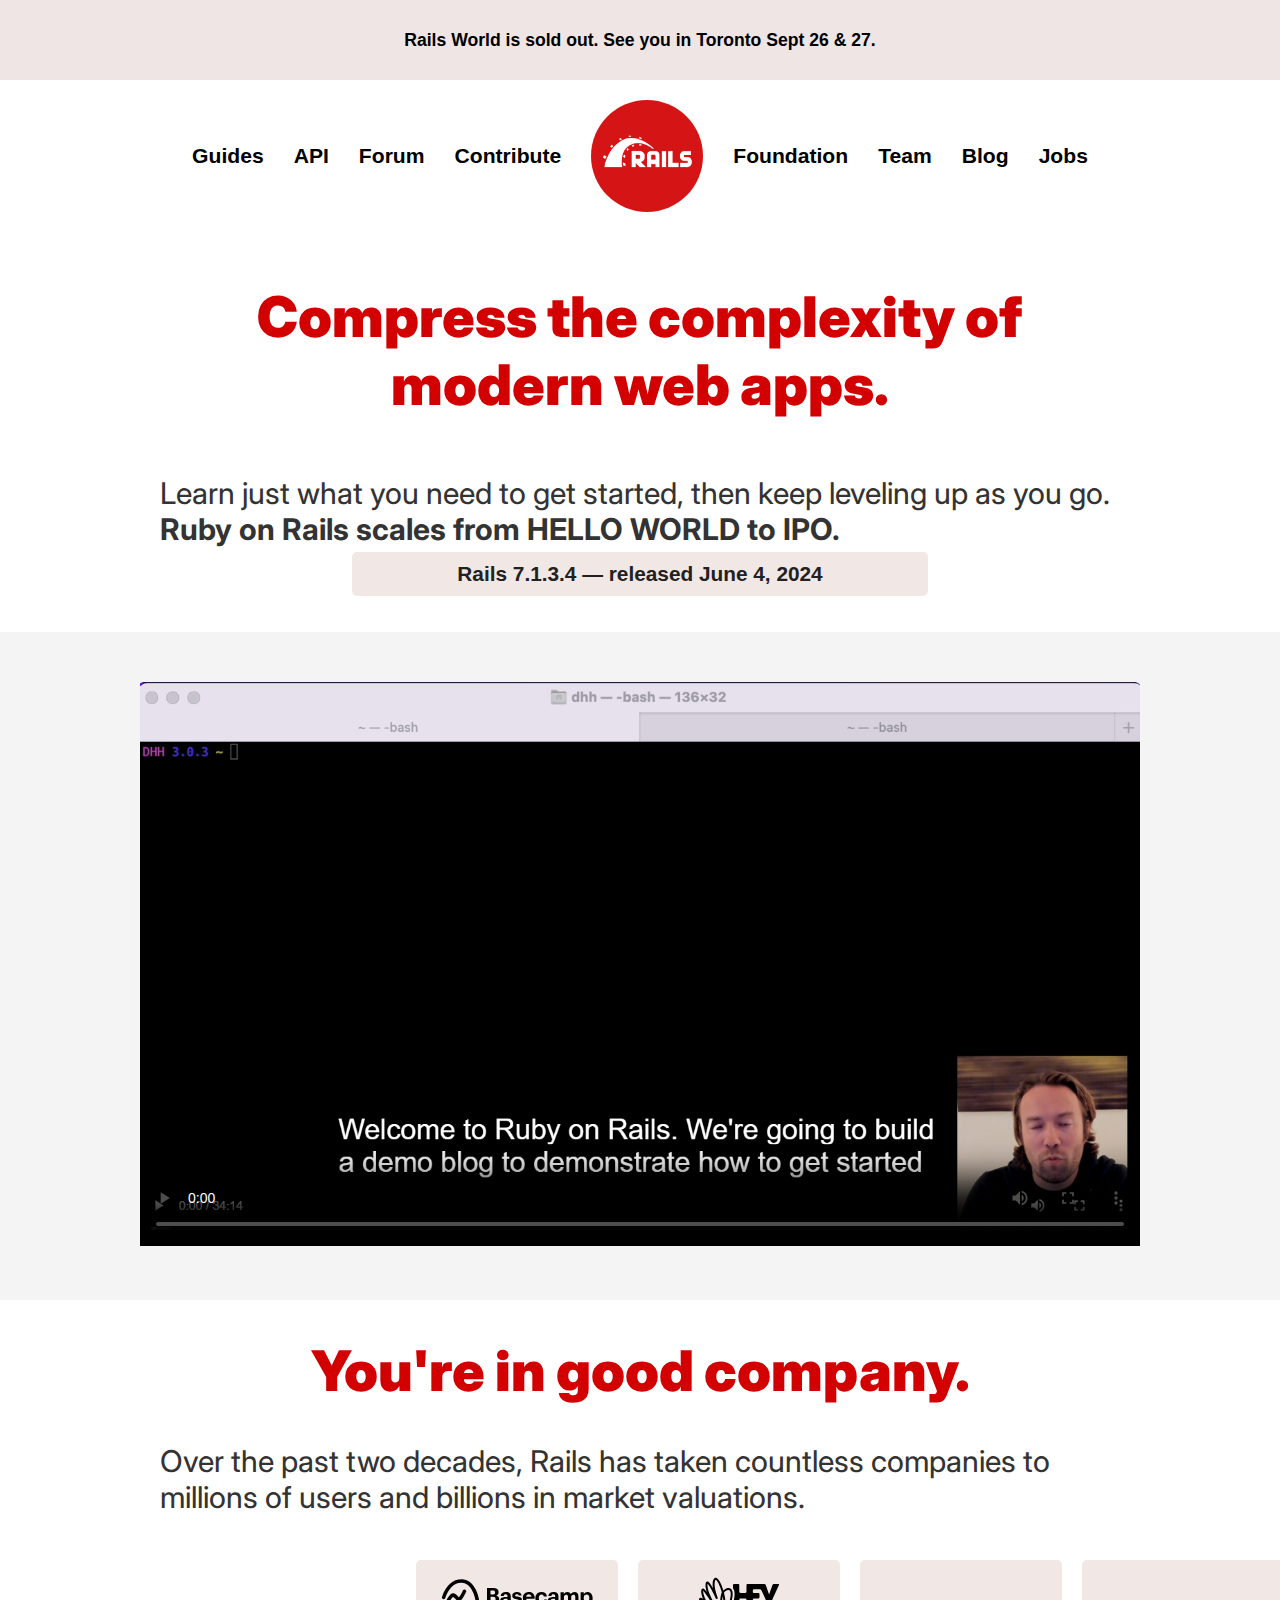
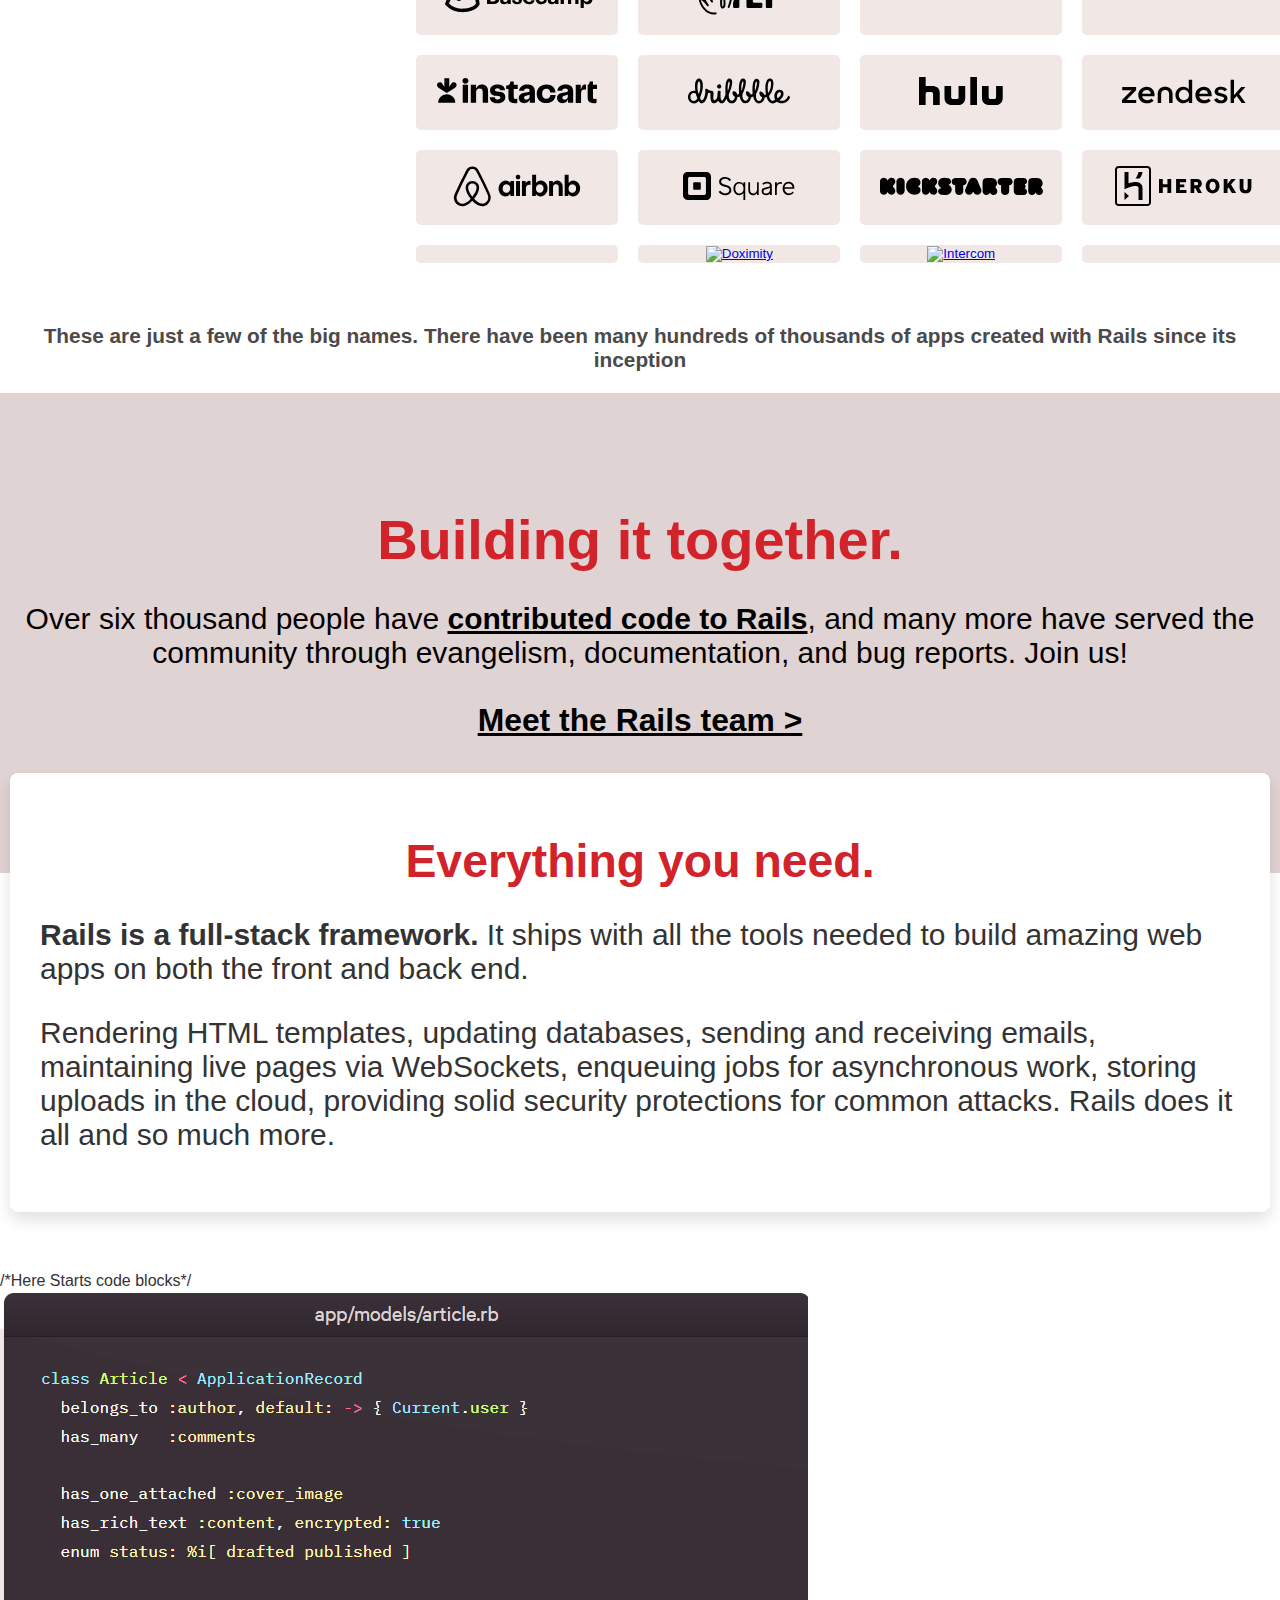
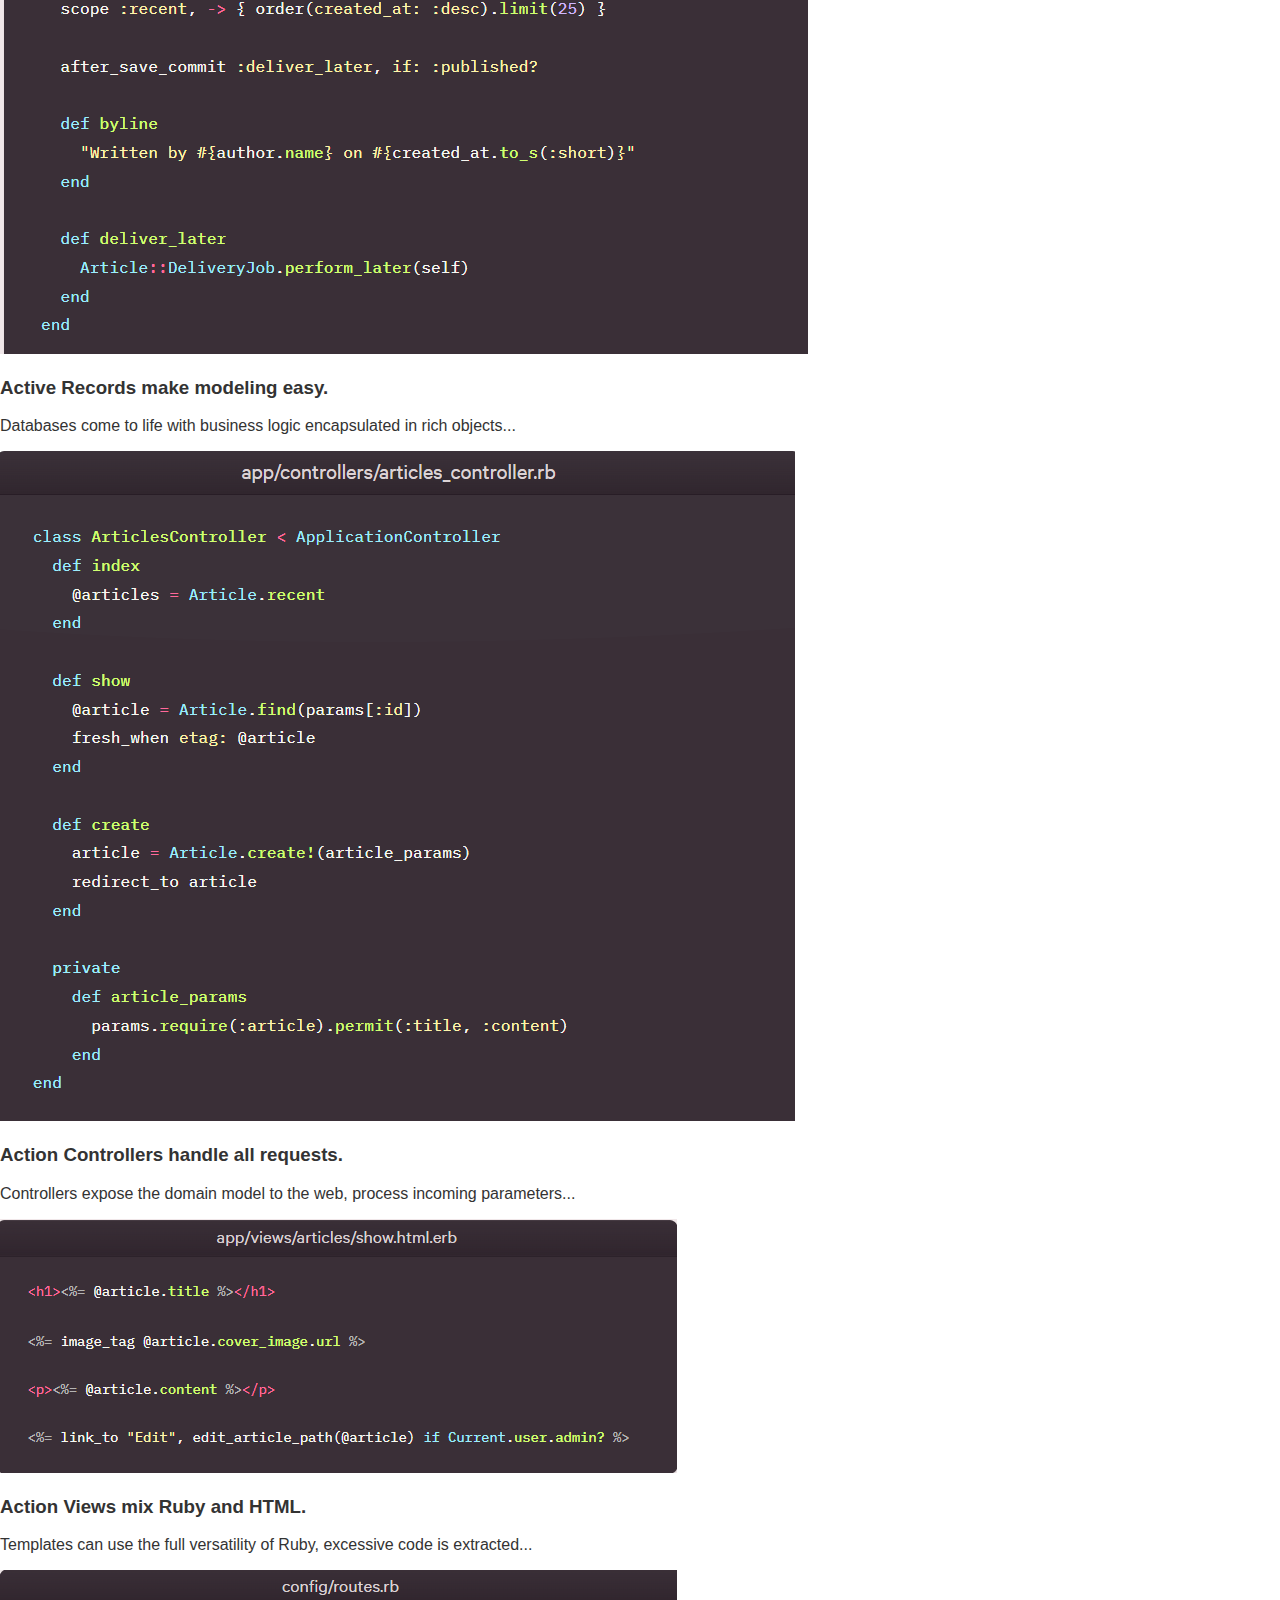
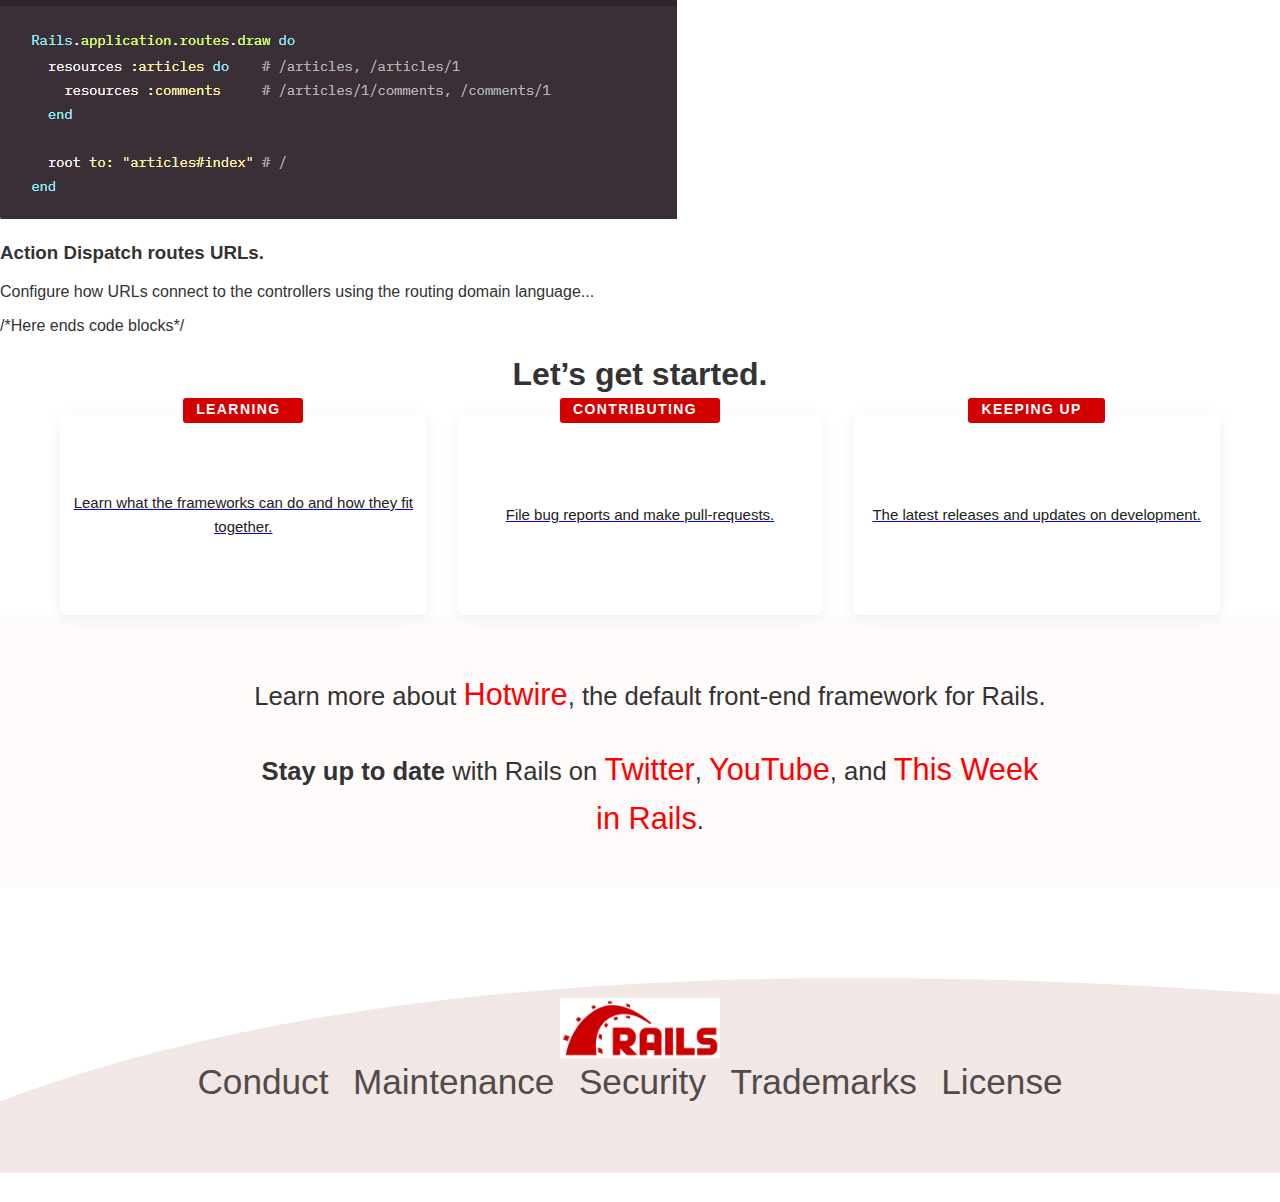
==== commit efdf4810: "Added code blocks" ====
--- a/index.html
+++ b/index.html
@@ -116,6 +116,48 @@
         <p>Rendering HTML templates, updating databases, sending and receiving emails, maintaining live pages via WebSockets, enqueuing jobs for asynchronous work, storing uploads in the cloud, providing solid security protections for common attacks. Rails does it all and so much more.</p>
       </div>
     </main>
+
+    /*Here Starts code blocks*/
+    <div class="code-section">
+      <div class="code-container">
+        <div class="code-block">
+          <img src="images/ss1.png" alt="Code Snippet 1">
+        </div>
+        <div class="code-description">
+          <h3>Active Records make modeling easy.</h3>
+          <p>Databases come to life with business logic encapsulated in rich objects...</p>
+        </div>
+      </div>
+      <div class="code-container">
+        <div class="code-block">
+          <img src="images/ss2.png" alt="Code Snippet 2">
+        </div>
+        <div class="code-description">
+          <h3>Action Controllers handle all requests.</h3>
+          <p>Controllers expose the domain model to the web, process incoming parameters...</p>
+        </div>
+      </div>
+      <div class="code-container">
+        <div class="code-block">
+          <img src="images/ss3.png" alt="Code Snippet 3">
+        </div>
+        <div class="code-description">
+          <h3>Action Views mix Ruby and HTML.</h3>
+          <p>Templates can use the full versatility of Ruby, excessive code is extracted...</p>
+        </div>
+      </div>
+      <div class="code-container">
+        <div class="code-block">
+          <img src="images/ss4.png" alt="Code Snippet 4">
+        </div>
+        <div class="code-description">
+          <h3>Action Dispatch routes URLs.</h3>
+          <p>Configure how URLs connect to the controllers using the routing domain language...</p>
+        </div>
+      </div>
+    </div>
+  </div>
+  /*Here ends code blocks*/
     
     <div class="heading common-padding--bottom-small common-padding--top">
       <div class="container">
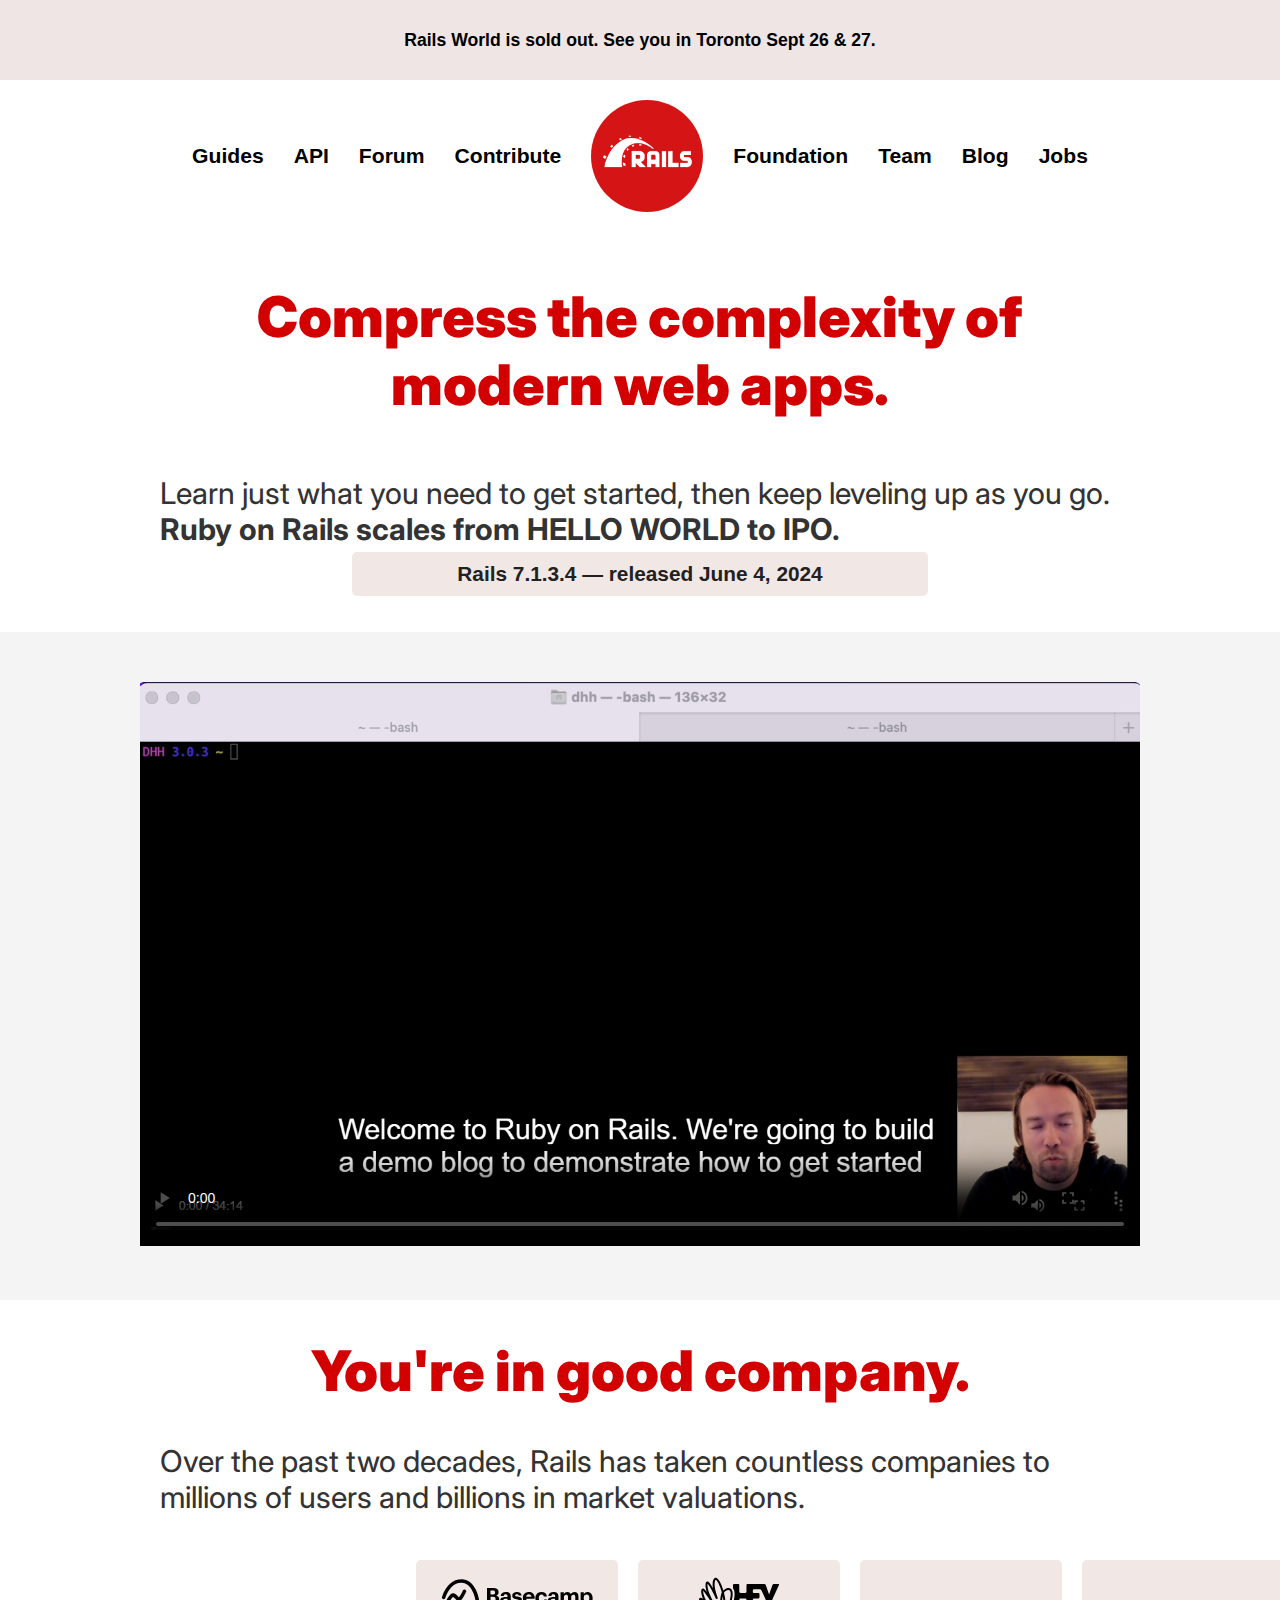
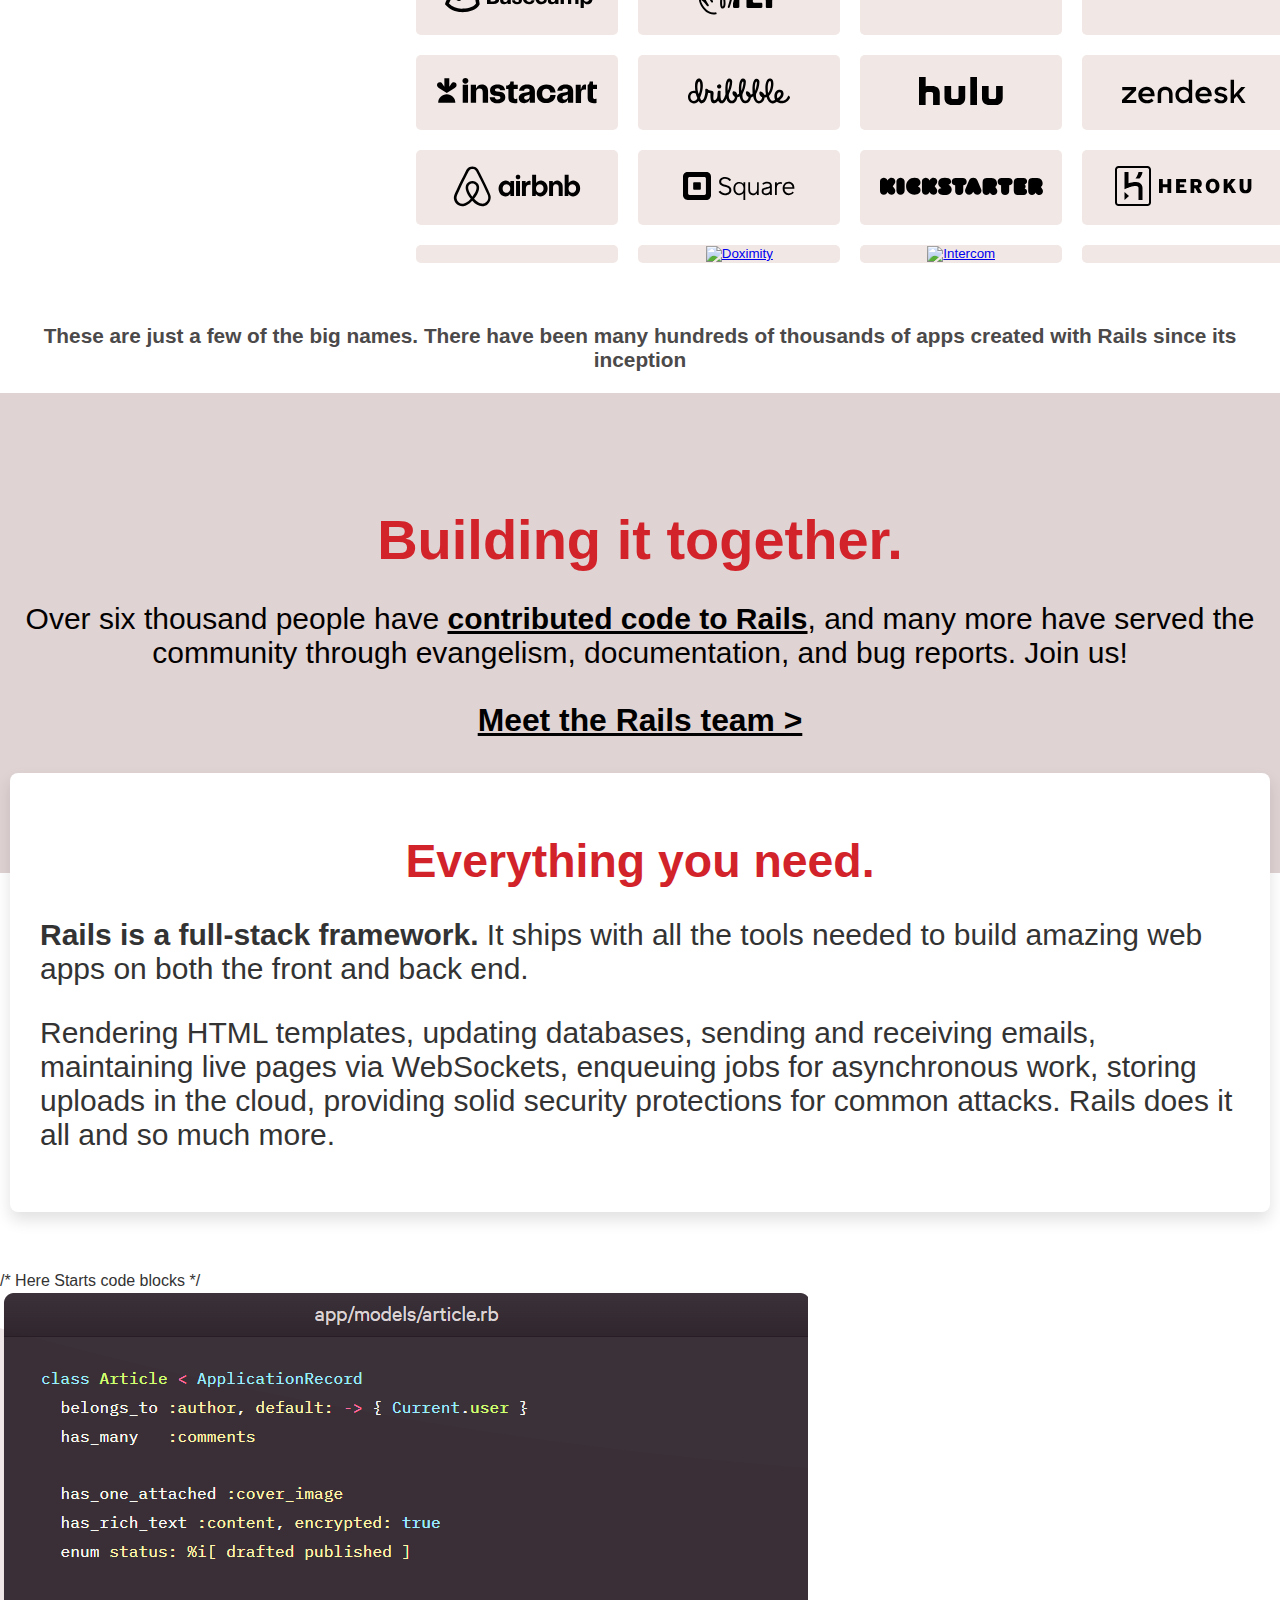
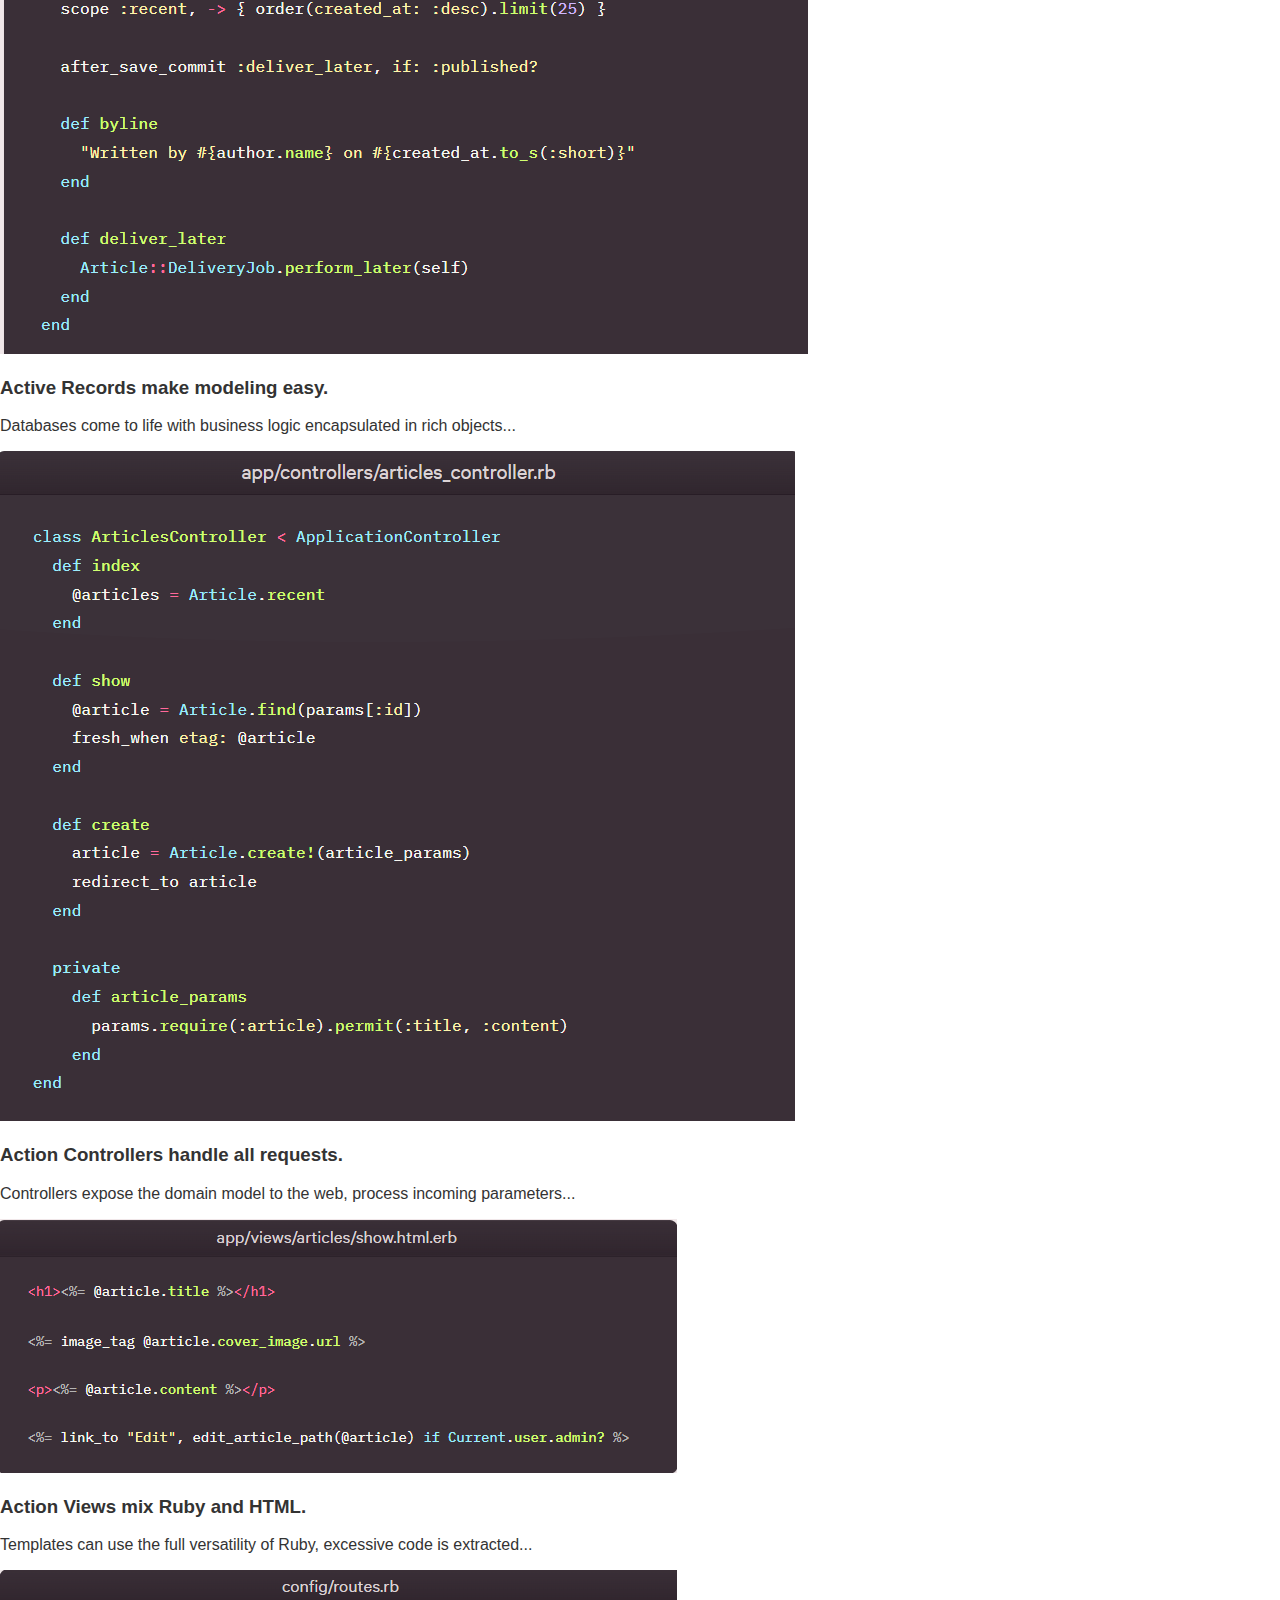
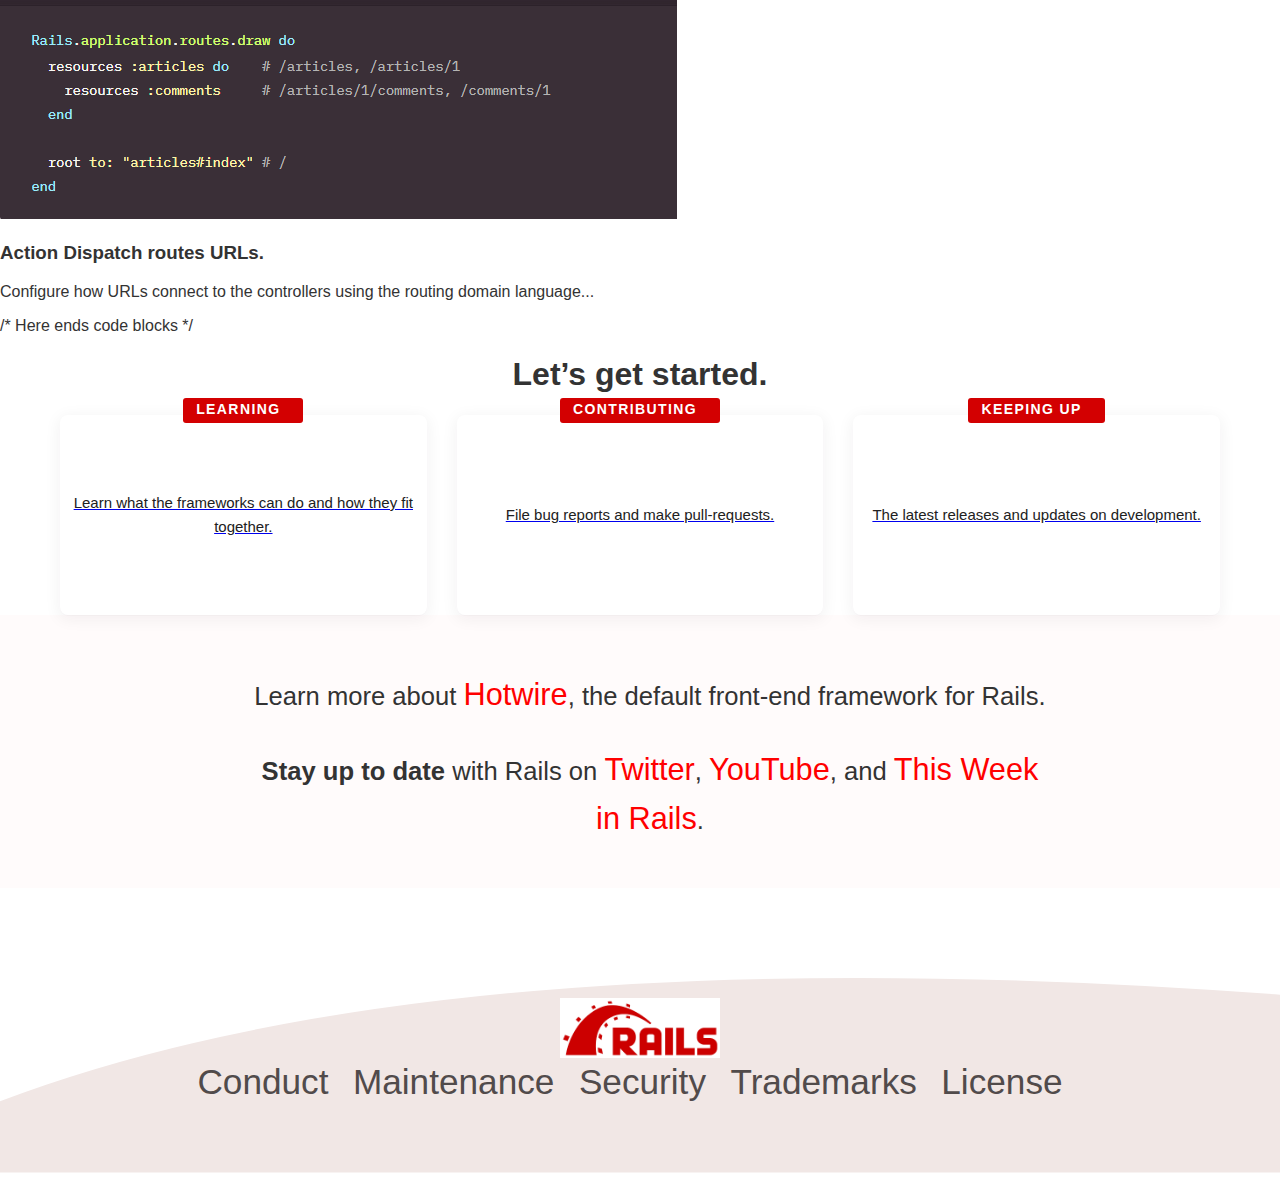
==== commit 8156dd6e: "Added code blocks" ====
--- a/index.html
+++ b/index.html
@@ -117,7 +117,7 @@
       </div>
     </main>
 
-    /*Here Starts code blocks*/
+    /* Here Starts code blocks */
     <div class="code-section">
       <div class="code-container">
         <div class="code-block">
@@ -157,7 +157,7 @@
       </div>
     </div>
   </div>
-  /*Here ends code blocks*/
+  /* Here ends code blocks */
     
     <div class="heading common-padding--bottom-small common-padding--top">
       <div class="container">
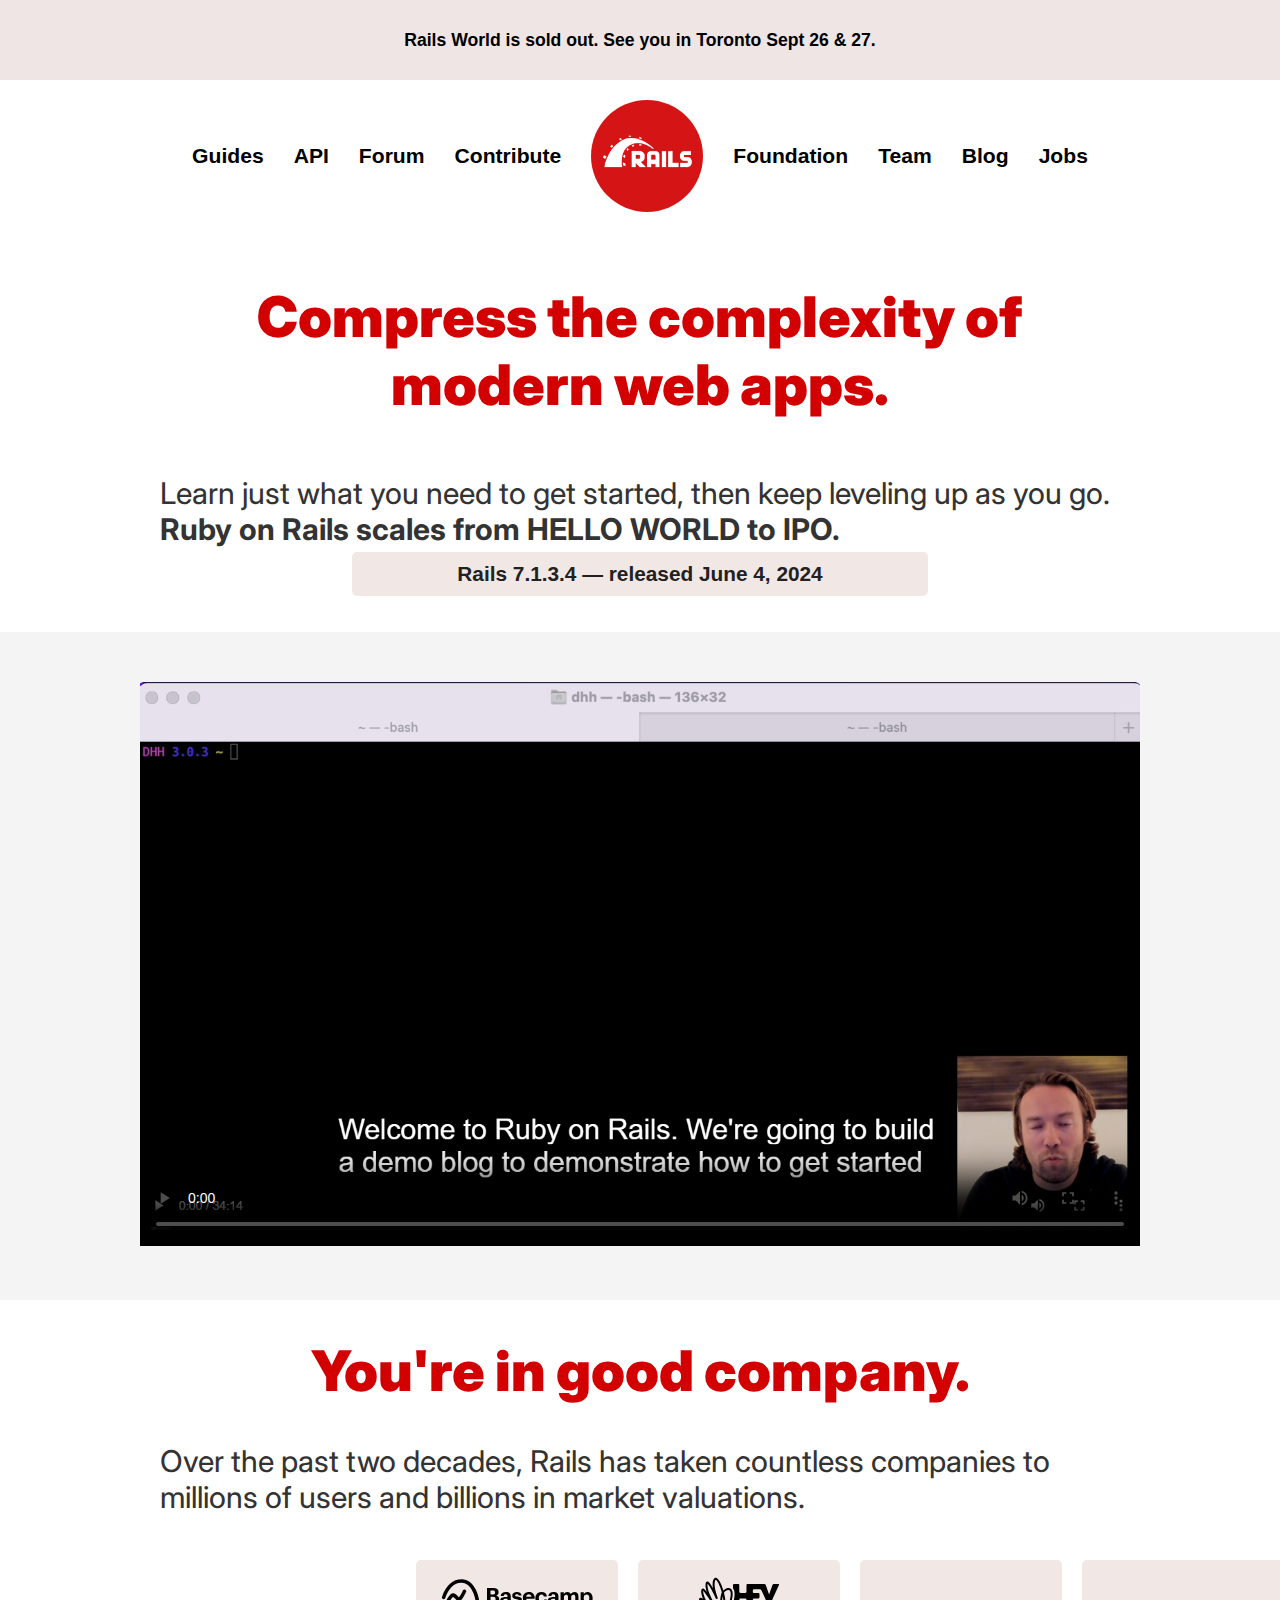
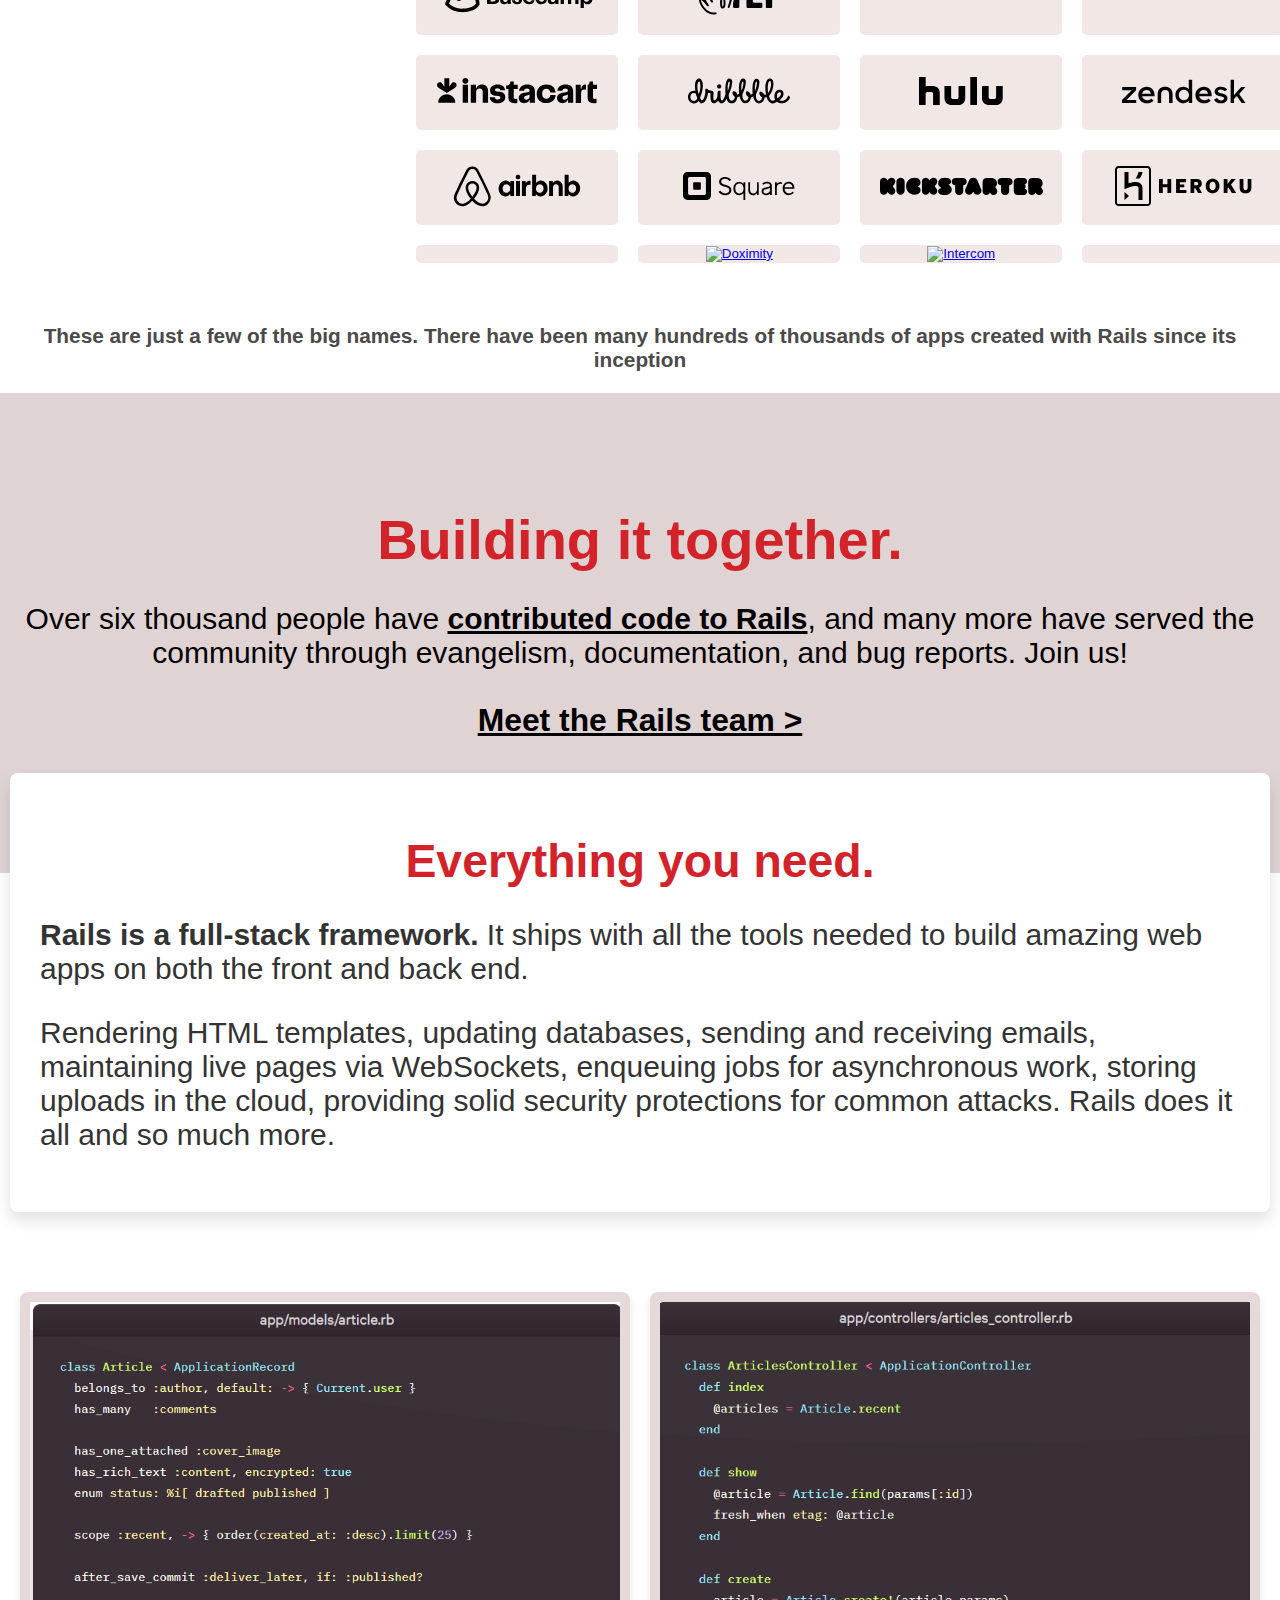
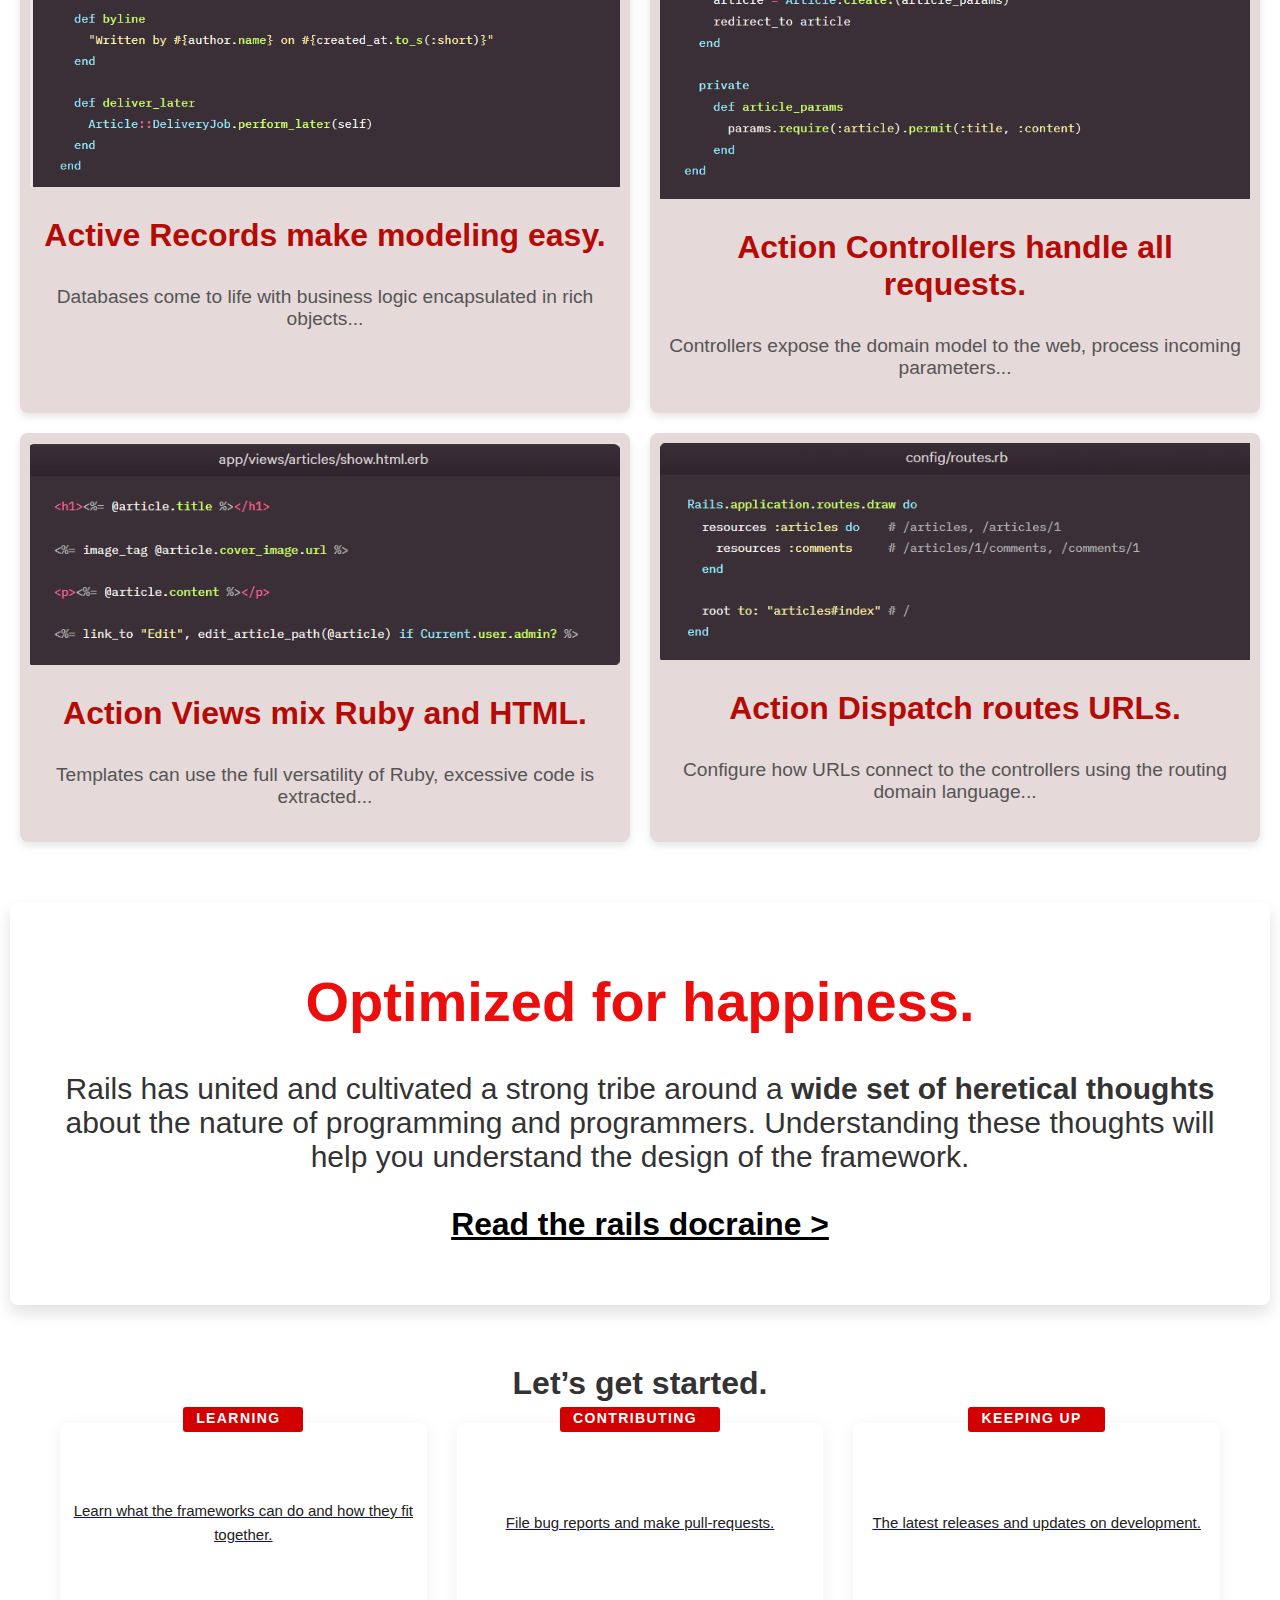
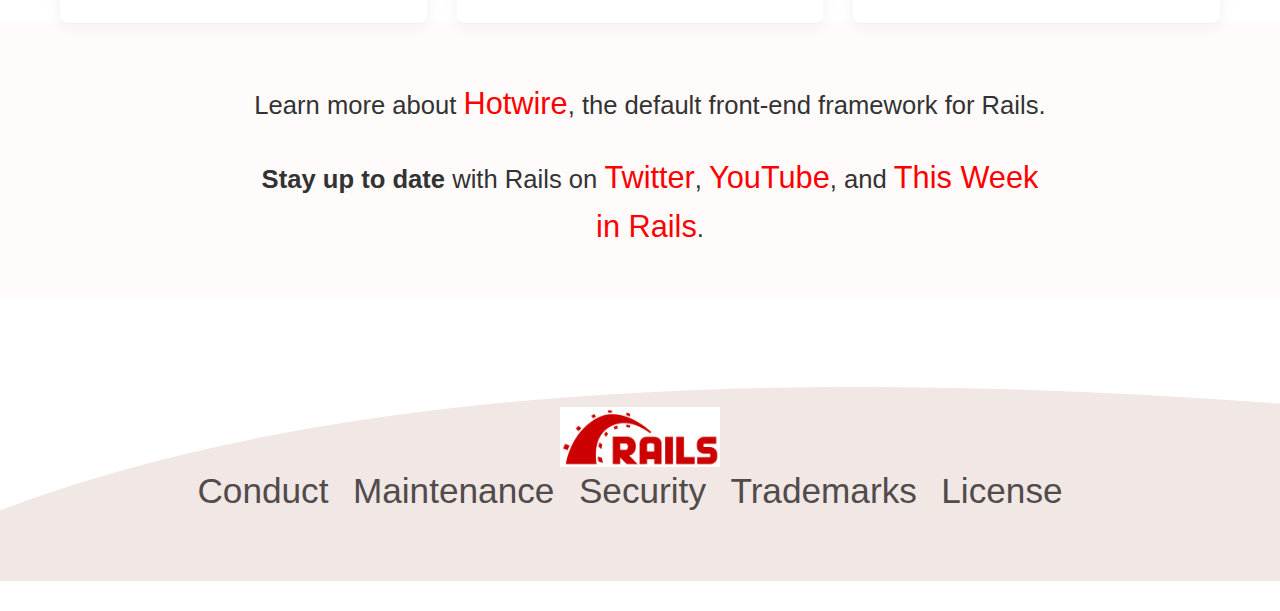
==== commit ea996301: "Added code blocks" ====
--- a/index.html
+++ b/index.html
@@ -117,7 +117,7 @@
       </div>
     </main>
 
-    /* Here Starts code blocks */
+     <!-- Here starts HTML of Code blocks-->
     <div class="code-section">
       <div class="code-container">
         <div class="code-block">
@@ -156,8 +156,24 @@
         </div>
       </div>
     </div>
-  </div>
-  /* Here ends code blocks */
+    </div>
+    <!--Here ends HTML of code blocks-->
+
+    <!--Here starts HTML of Happiness-->
+    <div class="heading-section white-box2">
+      <h1 style="font-size: 3.5em; text-align: center; color: #ec0d0d;">Optimized for happiness.</h1>
+
+      <p style="font-size: 30px; text-align: center;">Rails has united and cultivated a strong tribe around a <strong>wide set of heretical
+          thoughts</strong> about the nature of programming and programmers. Understanding these thoughts will help you
+        understand the design of the framework.</p>
+      </p>
+
+      <center>
+        <p style="font-size: 1.99em; font-weight: 800;"> <a href="/docraine" class="styled-link">Read the rails docraine
+            ></a></p>
+      </center>
+    </div>
+    <!--Here ends HTML of Happiness-->
     
     <div class="heading common-padding--bottom-small common-padding--top">
       <div class="container">
--- a/css/style.css
+++ b/css/style.css
@@ -410,6 +410,67 @@
     font-size: 2.9rem;
     font-weight: 900;
 }
+
+/*Here starts the CSS of code block*/
+.code-section {
+    display: grid;
+    grid-template-columns: 1fr 1fr;
+    gap: 20px;
+    padding: 20px;
+
+}
+
+/* Ensure code containers are responsive */
+.code-container {
+    background-color: rgb(230, 217, 217);
+    border-radius: 8px;
+    box-shadow: 0 4px 8px rgba(0, 0, 0, 0.1);
+    overflow: hidden;
+    text-align: center;
+}
+
+.code-block {
+    background-color: transparent;
+    color: #f8f8f8;
+    padding: 10px;
+    font-family: 'Courier New', Courier, monospace;
+    text-align: center;
+}
+
+.code-block img {
+    max-width: 100%;
+    height: auto;
+}
+
+.code-description {
+    padding: 15px;
+}
+
+.code-description h3 {
+    color: #b40b06;
+    margin-top: 0;
+    font-size: 2em;
+}
+
+.code-description p {
+    color: #555;
+    font-size: 1.2em;
+}
+/*Here ends the CSS for Code block*/
+
+/*Here starts the CSS for Happiness*/
+.white-box2 {
+    background-color: #fff;
+    box-shadow: 0 8px 16px rgba(0, 0, 0, 0.121); /* Grey shadow effect */
+    padding: 30px; /* General padding for top, bottom, left, right */
+    border-radius: 8px;
+    max-width: 1200px; /* Increase max-width for a more rectangular shape */
+    margin: 40px auto 60px auto; /* Top and bottom margin adjusted to create space */
+    text-align: left;
+    position: relative;
+    z-index: 1;
+}
+/*Here ends the CSS for Happiness*/
     
     
 /* Cards Section */
